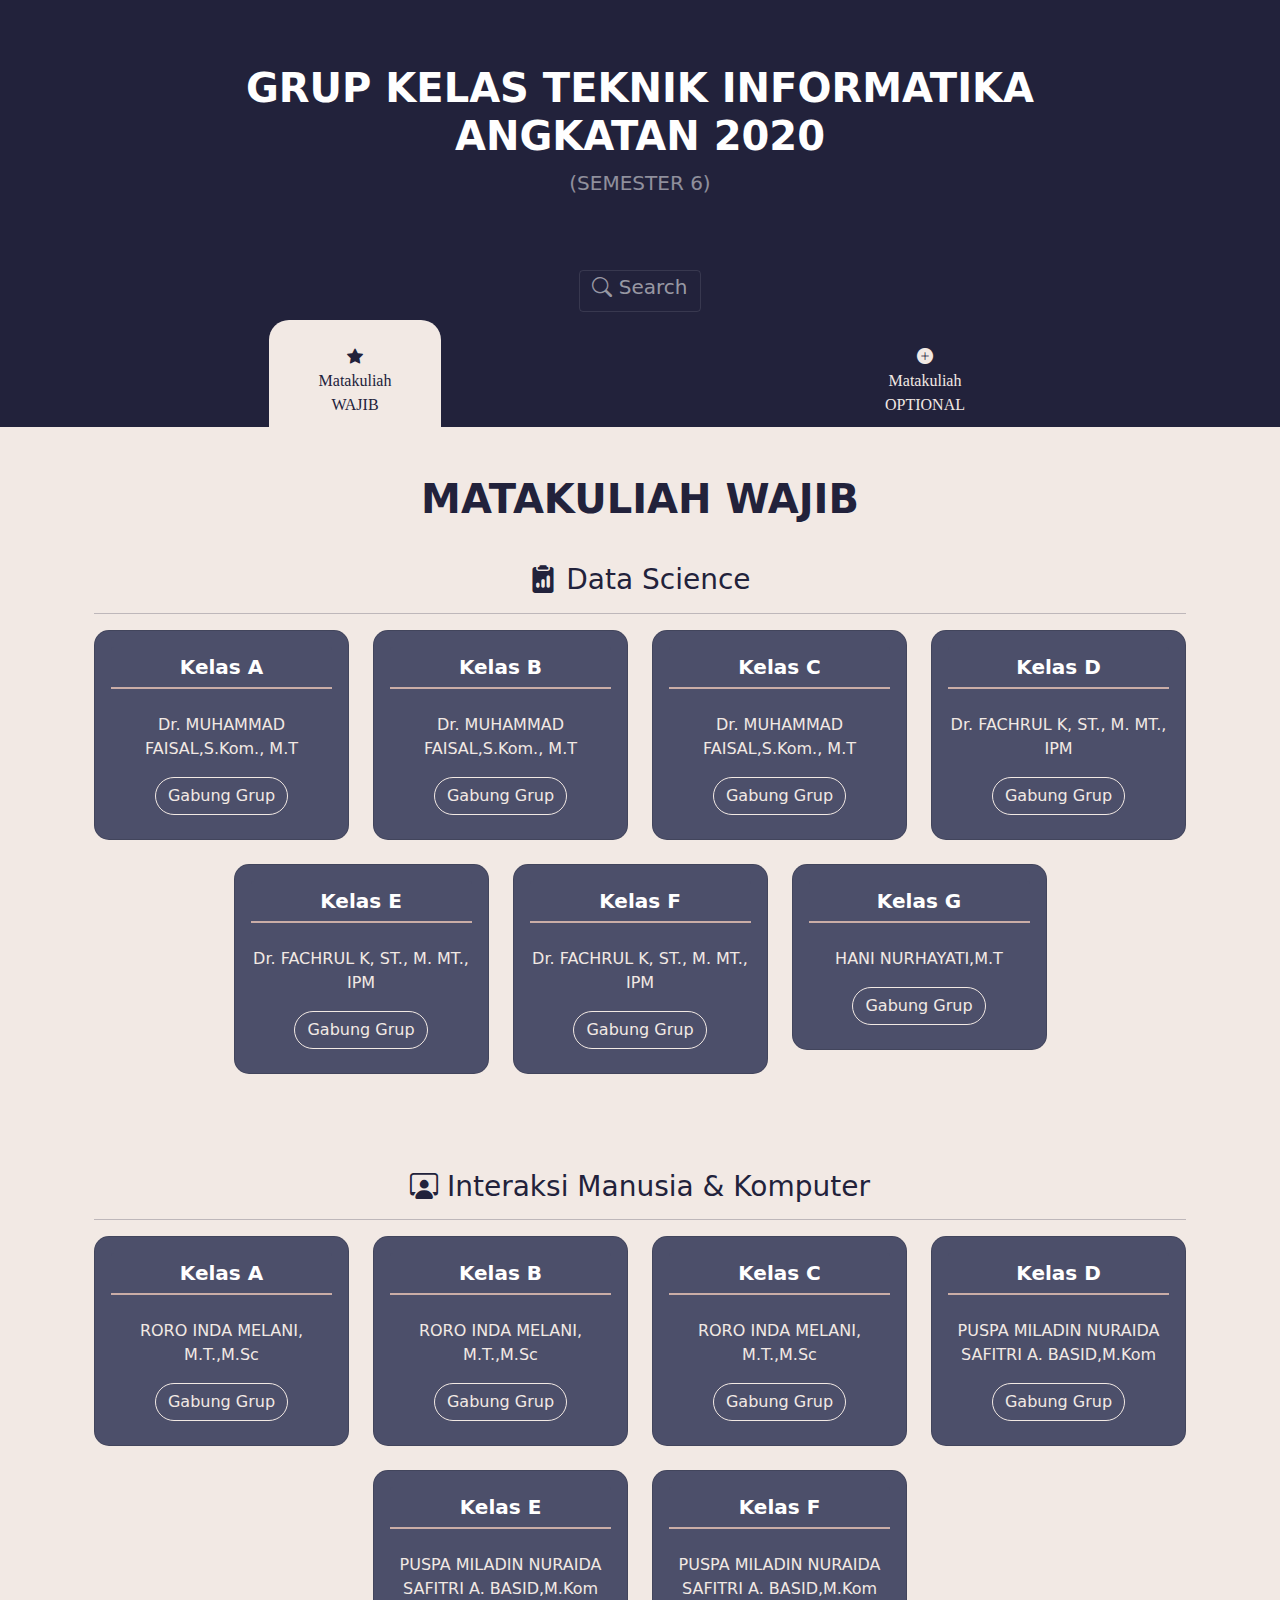
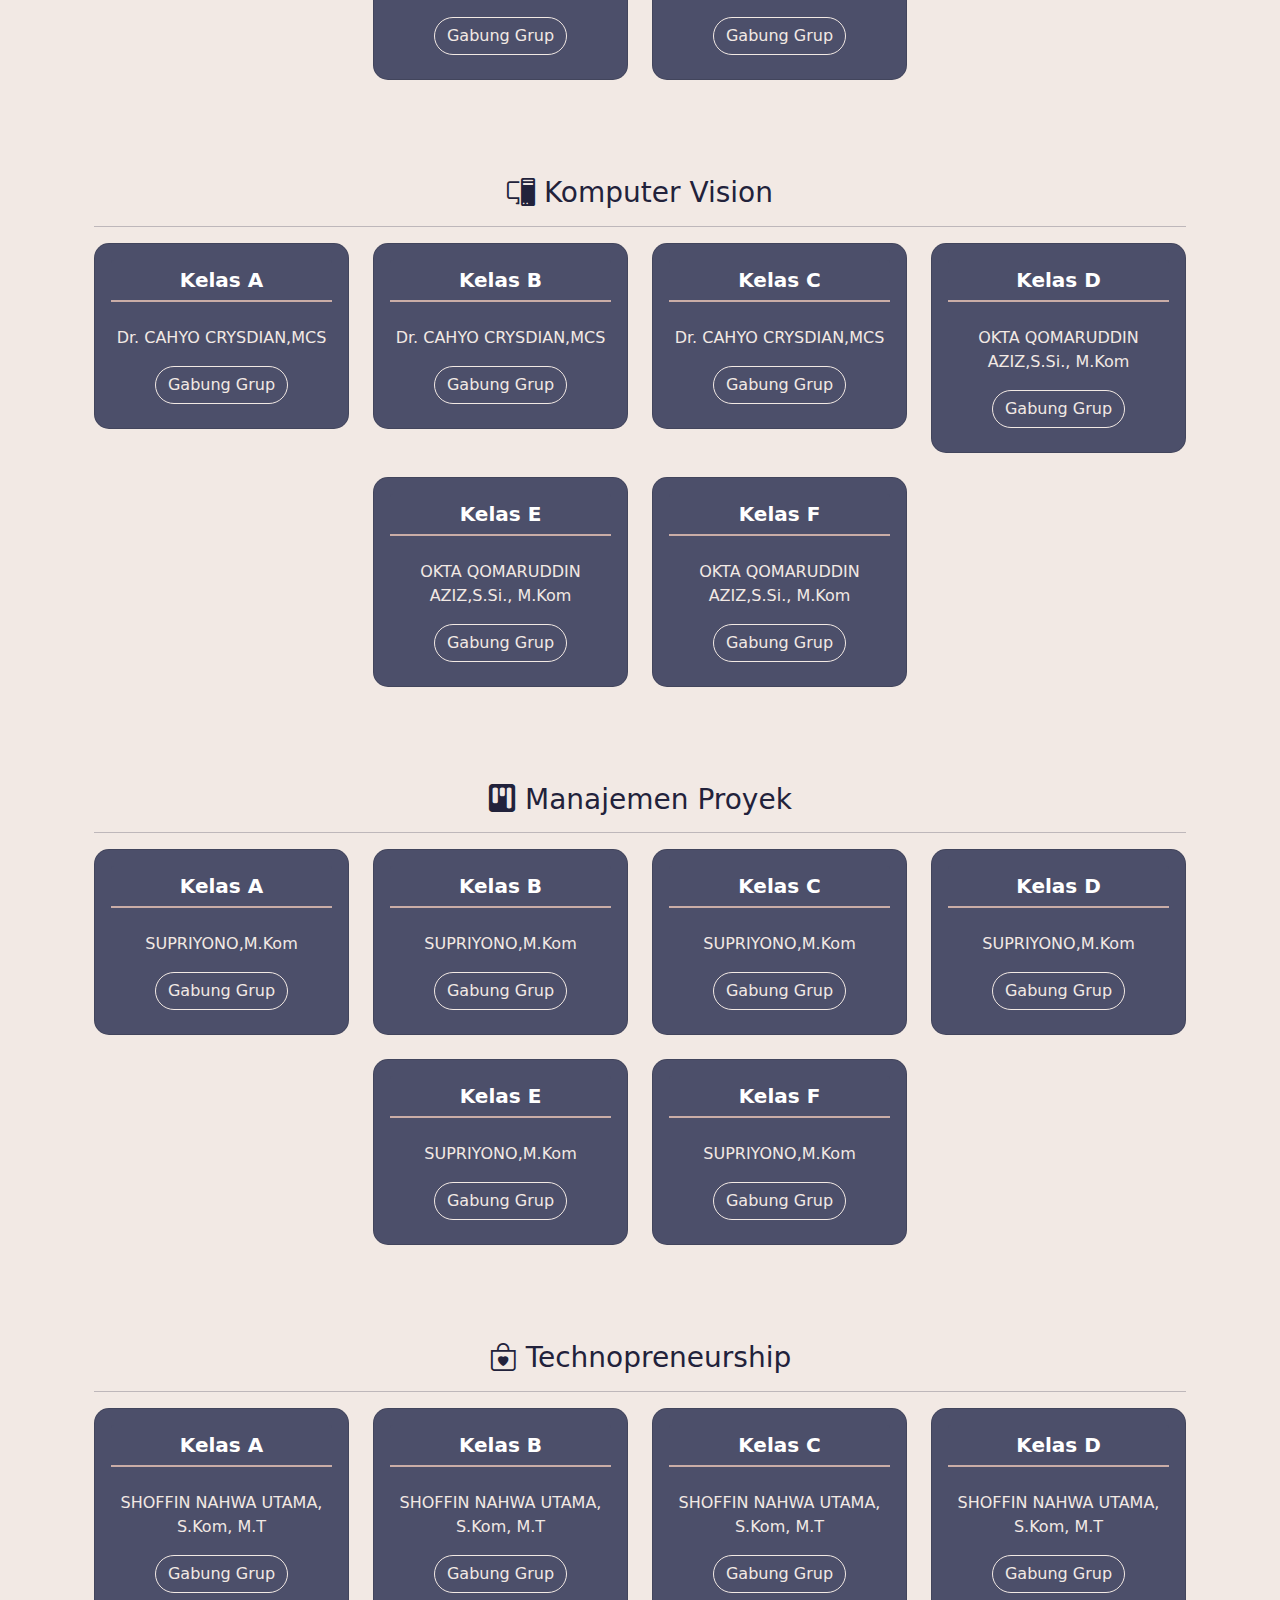
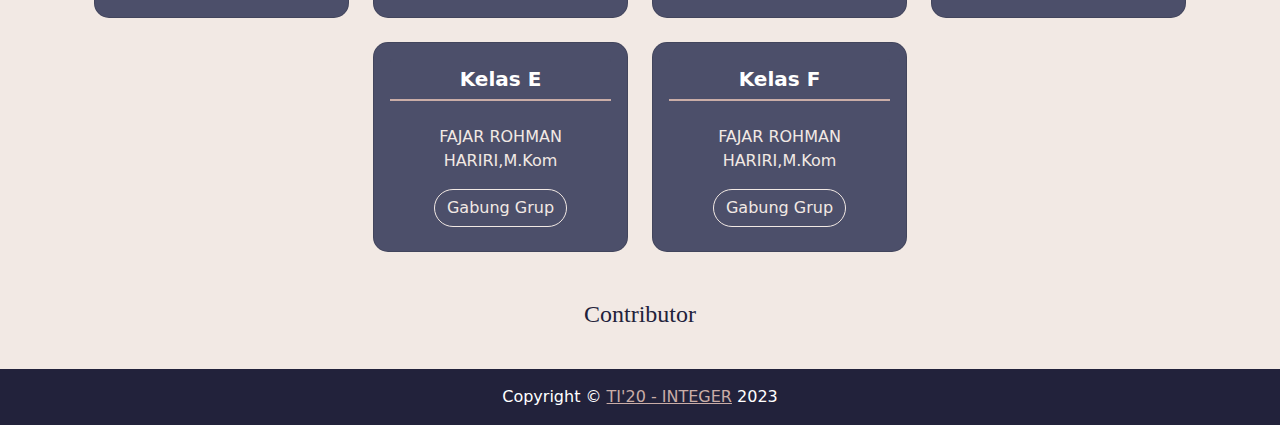
==== index.html @ 7b87e883 "first commit" ====
<!DOCTYPE html>
<html lang="en">

<head>
  <title>KELAS INTEGER SEMESTER 6</title>
  <link rel="icon" type="image/png" href="favicon.png" />
  <meta name="viewport" content="width=device-width, initial-scale=1" />
  <!-- Favicon-->
  <link rel="icon" type="image/x-icon" href="assets/favicon.ico" />
  <!-- Bootstrap icons-->
  <link rel="stylesheet" href="https://cdn.jsdelivr.net/npm/bootstrap-icons@1.10.3/font/bootstrap-icons.css">
  <!-- Core theme CSS (includes Bootstrap)-->
  <link href="css/styles.css" rel="stylesheet" />
  <style>
    #more {
      display: none;
    }

    .tim {
      border-radius: 15px;
      margin: auto;
      text-align: center;
      font-family: "Apple Color Emoji", "Segoe UI Emoji", "Segoe UI Symbol";
      color: #22223B;
      padding: auto;
    }

    /* Style the buttons that are used to open the tab content */
    .col button {
      background-color: inherit;
      border: none;
      cursor: pointer;
      transition: 0.3s;
      font-family: "Apple Color Emoji", "Segoe UI Emoji", "Segoe UI Symbol";
      color: #F2E9E4;
      border-top-right-radius: 20px;
      border-top-left-radius: 20px;
      padding-right: 35%;
      padding-left: 35%;
      padding-top: 25px;
      padding-bottom: 10px;
    }

    @media screen and (min-width: 576px) {
      .col button {
        padding-right: 50px;
        padding-left: 50px;
      }
    }

    /* Change background color of buttons on hover */
    .col button:hover {
      background-color: #4C4F6A;
      color: #CAADA7;
    }

    /* Create an active/current tablink class */
    .col button.active {
      background-color: #F2E9E4;
      color: #22223B;
    }

    /* Style the tab content */
    .colcontent {
      display: none;
      padding: 6px 12px;
    }

    .sidenav {
      height: 100%;
      width: 0;
      position: fixed;
      z-index: 1;
      top: 0;
      left: 0;
      background-color: #4C4F6A;
      overflow-x: hidden;
      transition: 0.5s;
      padding-top: 30px;
    }
  </style>
</head>

<body>
  <header class="bg-dark py-3">
    <div class="container px-4 px-lg-5 my-5">
      <div class="text-center text-white">
        <h1 class="display-6 fw-bolder">GRUP KELAS TEKNIK INFORMATIKA ANGKATAN 2020</h1>
        <p class="lead fw-normal text-white-50 mb-0">(SEMESTER 6)</p>
      </div>
    </div>
  </header>

  <nav class="navbar navbar-dark bg-dark">
    <div class="container justify-content-center">
      <button class="navbar-toggler" type="button" onclick="openNav()" data-bs-toggle="mySidenav"
        data-bs-target="#mySidenav" aria-controls="mySidenav">
        <h5><i class="bi bi-search"></i> Search</h5>
      </button>
      <div class="sidenav text-bg-dark" tabindex="-1" id="mySidenav" aria-labelledby="offcanvasDarkNavbarLabel">
        <div class="offcanvas-header">
          <h5 class="offcanvas-title text-light" id="offcanvasDarkNavbarLabel">Pencarian Matakuliah</h5>
          <a type="button" class="btn-close btn-close-white" data-bs-dismiss="offcanvas" aria-label="Close"
            onclick="closeNav()"></a>
        </div>
        <div class="offcanvas-body">
          <div id="list-example" class="list-group">
            <div>
              <div class="offcanvas-header my-2">
                <h5 class="offcanvas-title text-light" id="offcanvasDarkNavbarLabel">Wajib</h5>
              </div>
              <a class="list-group-item list-group-item-action" href="#dataScience">Data Science</a>
              <a class="list-group-item list-group-item-action" href="#iMK">Interaksi Manusia dan Komputer</a>
              <a class="list-group-item list-group-item-action" href="#komVis">Komputer Vision</a>
              <a class="list-group-item list-group-item-action" href="#menPro">Manajemen Proyek</a>
              <a class="list-group-item list-group-item-action" href="#techno">Technopreneurship</a>
            </div>

            <div>
              <div class="offcanvas-header my-2">
                <h5 class="offcanvas-title text-light" id="offcanvasDarkNavbarLabel">Optional</h5>
              </div>
              <a class="list-group-item list-group-item-action" href="#animation">Animation Creator</a>
              <a class="list-group-item list-group-item-action" href="#bioinfo">Bioinformatics</a>
              <a class="list-group-item list-group-item-action" href="#biomed">Biomedics</a>
              <a class="list-group-item list-group-item-action" href="#cloud">Cloud Computing</a>
              <a class="list-group-item list-group-item-action" href="#data">Datamining</a>
              <a class="list-group-item list-group-item-action" href="#frame">Framework Programming</a>
              <a class="list-group-item list-group-item-action" href="#gis">Geographical Information System</a>
              <a class="list-group-item list-group-item-action" href="#infoRet">Information Retreival</a>
              <a class="list-group-item list-group-item-action" href="#inMar">Internet Marketing</a>
              <a class="list-group-item list-group-item-action" href="#IoT">Internet Of Thing</a>
              <a class="list-group-item list-group-item-action" href="#IoS">IoS</a>
              <a class="list-group-item list-group-item-action" href="#Audit">IT Audit</a>
              <a class="list-group-item list-group-item-action" href="#Knowledge">Knowledge Engineering</a>
              <a class="list-group-item list-group-item-action" href="#ML">Machine Learning</a>
              <a class="list-group-item list-group-item-action" href="#NLP">Natural Language Processing</a>
              <a class="list-group-item list-group-item-action" href="#Robot">Robotic</a>
              <a class="list-group-item list-group-item-action" href="#Modeling">Simulation And Modeling</a>
              <a class="list-group-item list-group-item-action" href="#Start">Start-Up Development</a>
              <a class="list-group-item list-group-item-action" href="#Secure">System Security</a>
              <a class="list-group-item list-group-item-action" href="#UIGame">User Interface & Game Environment</a>
              <a class="list-group-item list-group-item-action" href="#arsitek">Arsitektur Enterprise </a>
              <a class="list-group-item list-group-item-action" href="#KPL">Kualitas Perangkat Lunak</a>
              <a class="list-group-item list-group-item-action" href="#Soft">Soft Computing </a>
              <a class="list-group-item list-group-item-action" href="#Govern">It Governance </a>
              <a class="list-group-item list-group-item-action" href="#MPL">Manajemen Perangkat Lunak</a>
            </div>
          </div>
        </div>
      </div>
    </div>
  </nav>

  <!-- MENU -->

  <nav class="navbar navbar-dark bg-dark py-0">
    <div class="container justify-content-around px-0">
      <div class="col col-sm-5 col-md-3 text-center">
        <button class="tablinks" onclick="openSUBJ(event, 'WAJIB')" id="defaultOpen"><i class="bi bi-star-fill"></i><br>
          Matakuliah<br>WAJIB</button>
      </div>
      <div class="col col-sm-5 col-md-3 text-center">
        <button class="tablinks" onclick="openSUBJ(event, 'OPT')"><i class="bi bi-plus-circle-fill"></i><br>
          Matakuliah<br>OPTIONAL</button>
      </div>
    </div>
  </nav>

  <!-- JUDUL -->
  <div class="container">
    <div class="container text-center">
      <div id="WAJIB" class="tabcontent">
        <div class="container px-lg-1 my-4 mt-5">
          <div class="text-center text-dark">
            <h1 class="display-6 fw-bolder">MATAKULIAH WAJIB</h1>
          </div>
        </div>

        <!-- Data Science -->
        <section class="py-3 pb-5">
          <div class="mb-3" id="dataScience">
            <h3><i class="bi bi-clipboard2-data-fill"></i> Data Science</h2>
            <HR>
            </HR>
          </div>

          <div class="row gy-4 justify-content-center">
            <div class="col-md-3">
              <div class="card text-center">
                <div class="card-body">
                  <h5 class="card-header mb-3 text-white fw-bolder">Kelas A</h5>
                  <p class="card-text py-2 my-0">Dr. MUHAMMAD FAISAL,S.Kom., M.T</p>
                  <a href="https://chat.whatsapp.com/IZXCaK75B8KCGv2lbmT3oh" class="btn btn-outline-light my-2"
                    target="_blank">Gabung Grup</a>
                </div>
              </div>
            </div>
            <div class="col-md-3">
              <div class="card text-center">
                <div class="card-body">
                  <h5 class="card-header mb-3 text-white fw-bolder">Kelas B</h5>
                  <p class="card-text py-2 my-0">Dr. MUHAMMAD FAISAL,S.Kom., M.T</p>
                  <a href="https://chat.whatsapp.com/IDZrczaOmJ29c7JkkfySb7" class="btn btn-outline-light my-2"
                    target="_blank">Gabung Grup</a>
                </div>
              </div>
            </div>
            <div class="col-md-3">
              <div class="card text-center">
                <div class="card-body">
                  <h5 class="card-header mb-3 text-white fw-bolder">Kelas C</h5>
                  <p class="card-text py-2 my-0">Dr. MUHAMMAD FAISAL,S.Kom., M.T</p>
                  <a href="https://chat.whatsapp.com/J1RM4iytzTrCudcch7OK9C" class="btn btn-outline-light my-2"
                    target="_blank">Gabung Grup</a>
                </div>
              </div>
            </div>
            <div class="col-md-3">
              <div class="card text-center">
                <div class="card-body">
                  <h5 class="card-header mb-3 text-white fw-bolder">Kelas D</h5>
                  <p class="card-text py-2 my-0">Dr. FACHRUL K, ST., M. MT., IPM</p>
                  <a href="https://chat.whatsapp.com/LXk4m7yjkYGEArEPHFf7VK" class="btn btn-outline-light my-2"
                    target="_blank">Gabung Grup</a>
                </div>
              </div>
            </div>
            <div class="col-md-3">
              <div class="card text-center">
                <div class="card-body">
                  <h5 class="card-header mb-3 text-white fw-bolder">Kelas E</h5>
                  <p class="card-text py-2 my-0">Dr. FACHRUL K, ST., M. MT., IPM</p>
                  <a href="https://chat.whatsapp.com/Ddke4ChvXDaJIOPGuXVB75" class="btn btn-outline-light my-2"
                    target="_blank">Gabung Grup</a>
                </div>
              </div>
            </div>
            <div class="col-md-3">
              <div class="card text-center">
                <div class="card-body">
                  <h5 class="card-header mb-3 text-white fw-bolder">Kelas F</h5>
                  <p class="card-text py-2 my-0">Dr. FACHRUL K, ST., M. MT., IPM</p>
                  <a href="https://chat.whatsapp.com/Fy5YY2v3qXm8UtTAfvvufZ" class="btn btn-outline-light my-2"
                    target="_blank">Gabung Grup</a>
                </div>
              </div>
            </div>
            <div class="col-md-3">
              <div class="card text-center">
                <div class="card-body">
                  <h5 class="card-header mb-3 text-white fw-bolder">Kelas G</h5>
                  <p class="card-text py-2 my-0">HANI NURHAYATI,M.T</p>
                  <a href="https://chat.whatsapp.com/D2CnCaA8N3D5j3YZp0wAjn" class="btn btn-outline-light my-2"
                    target="_blank">Gabung Grup</a>
                </div>
              </div>
            </div>
          </div>
        </section>

        <!-- Interaksi Manusia & Komputer -->
        <section class="py-5">
          <div class="mb-3" id="iMK">
            <h3><i class="bi bi-person-workspace"></i> Interaksi Manusia & Komputer</h2>
            <HR>
            </HR>
          </div>

          <div class="row gy-4 justify-content-center">
            <div class="col-md-3">
              <div class="card text-center">
                <div class="card-body">
                  <h5 class="card-header mb-3 text-white fw-bolder">Kelas A</h5>
                  <p class="card-text py-2 my-0">RORO INDA MELANI, M.T.,M.Sc</p>
                  <a href="https://chat.whatsapp.com/DsrhAb4ucM6DYptXznEP23" class="btn btn-outline-light my-2"
                    target="_blank">Gabung Grup</a>
                </div>
              </div>
            </div>
            <div class="col-md-3">
              <div class="card text-center">
                <div class="card-body">
                  <h5 class="card-header mb-3 text-white fw-bolder">Kelas B</h5>
                  <p class="card-text py-2 my-0">RORO INDA MELANI, M.T.,M.Sc</p>
                  <a href="https://chat.whatsapp.com/IJv2SqXfVPeDxDEsHK1Bqb" class="btn btn-outline-light my-2"
                    target="_blank">Gabung Grup</a>
                </div>
              </div>
            </div>
            <div class="col-md-3">
              <div class="card text-center">
                <div class="card-body">
                  <h5 class="card-header mb-3 text-white fw-bolder">Kelas C</h5>
                  <p class="card-text py-2 my-0">RORO INDA MELANI, M.T.,M.Sc</p>
                  <a href="https://chat.whatsapp.com/C16AZMM1HN5HyX3bfHgRDt" class="btn btn-outline-light my-2"
                    target="_blank">Gabung Grup</a>
                </div>
              </div>
            </div>
            <div class="col-md-3">
              <div class="card text-center">
                <div class="card-body">
                  <h5 class="card-header mb-3 text-white fw-bolder">Kelas D</h5>
                  <p class="card-text py-2 my-0">PUSPA MILADIN NURAIDA SAFITRI A. BASID,M.Kom</p>
                  <a href="https://chat.whatsapp.com/FITK2e96QNJKDqBN9UcaPM" class="btn btn-outline-light my-2"
                    target="_blank">Gabung Grup</a>
                </div>
              </div>
            </div>
            <div class="col-md-3">
              <div class="card text-center">
                <div class="card-body">
                  <h5 class="card-header mb-3 text-white fw-bolder">Kelas E</h5>
                  <p class="card-text py-2 my-0">PUSPA MILADIN NURAIDA SAFITRI A. BASID,M.Kom</p>
                  <a href="https://chat.whatsapp.com/JqvTvmmLGSd4pNxx3g4vXO" class="btn btn-outline-light my-2"
                    target="_blank">Gabung Grup</a>
                </div>
              </div>
            </div>
            <div class="col-md-3">
              <div class="card text-center">
                <div class="card-body">
                  <h5 class="card-header mb-3 text-white fw-bolder">Kelas F</h5>
                  <p class="card-text py-2 my-0">PUSPA MILADIN NURAIDA SAFITRI A. BASID,M.Kom</p>
                  <a href="https://chat.whatsapp.com/G6UzQPo92CmHLDmWuy1Bma" class="btn btn-outline-light my-2"
                    target="_blank">Gabung Grup</a>
                </div>
              </div>
            </div>
          </div>
        </section>

        <!-- Komputer Vision -->
        <section class="py-5">
          <div class="mb-3" id="komVis">
            <h3><i class="bi bi-pc-display"></i> Komputer Vision</h2>
            <HR>
            </HR>
          </div>

          <div class="row gy-4 justify-content-center">
            <div class="col-md-3">
              <div class="card text-center">
                <div class="card-body">
                  <h5 class="card-header mb-3 text-white fw-bolder">Kelas A</h5>
                  <p class="card-text py-2 my-0">Dr. CAHYO CRYSDIAN,MCS</p>
                  <a href="https://chat.whatsapp.com/HKvLcH3OQdk4xT3TASHemA" class="btn btn-outline-light my-2"
                    target="_blank">Gabung Grup</a>
                </div>
              </div>
            </div>
            <div class="col-md-3">
              <div class="card text-center">
                <div class="card-body">
                  <h5 class="card-header mb-3 text-white fw-bolder">Kelas B</h5>
                  <p class="card-text py-2 my-0">Dr. CAHYO CRYSDIAN,MCS</p>
                  <a href="https://chat.whatsapp.com/Hve0jDSkjTmHLDcORrruFs" class="btn btn-outline-light my-2"
                    target="_blank">Gabung Grup</a>
                </div>
              </div>
            </div>
            <div class="col-md-3">
              <div class="card text-center">
                <div class="card-body">
                  <h5 class="card-header mb-3 text-white fw-bolder">Kelas C</h5>
                  <p class="card-text py-2 my-0">Dr. CAHYO CRYSDIAN,MCS</p>
                  <a href="https://chat.whatsapp.com/Ex4HMqzI6K5GKIhNKPOjH4" class="btn btn-outline-light my-2"
                    target="_blank">Gabung Grup</a>
                </div>
              </div>
            </div>
            <div class="col-md-3">
              <div class="card text-center">
                <div class="card-body">
                  <h5 class="card-header mb-3 text-white fw-bolder">Kelas D</h5>
                  <p class="card-text py-2 my-0">OKTA QOMARUDDIN AZIZ,S.Si., M.Kom</p>
                  <a href="https://chat.whatsapp.com/Ct7tWUEaNSB5c7OFum6z2b" class="btn btn-outline-light my-2"
                    target="_blank">Gabung Grup</a>
                </div>
              </div>
            </div>
            <div class="col-md-3">
              <div class="card text-center">
                <div class="card-body">
                  <h5 class="card-header mb-3 text-white fw-bolder">Kelas E</h5>
                  <p class="card-text py-2 my-0">OKTA QOMARUDDIN AZIZ,S.Si., M.Kom</p>
                  <a href="https://chat.whatsapp.com/KjAitFhYyzQ2JthCxHS8ls" class="btn btn-outline-light my-2"
                    target="_blank">Gabung Grup</a>
                </div>
              </div>
            </div>
            <div class="col-md-3">
              <div class="card text-center">
                <div class="card-body">
                  <h5 class="card-header mb-3 text-white fw-bolder">Kelas F</h5>
                  <p class="card-text py-2 my-0">OKTA QOMARUDDIN AZIZ,S.Si., M.Kom</p>
                  <a href="https://chat.whatsapp.com/GJs6gQ7fovxAyDtXF3GE1I" class="btn btn-outline-light my-2"
                    target="_blank">Gabung Grup</a>
                </div>
              </div>
            </div>
          </div>
        </section>

        <!-- Manajemen Proyek -->
        <section class="py-5">
          <div class="mb-3" id="menPro">
            <h3><i class="bi bi-kanban-fill"></i> Manajemen Proyek</h2>
            <HR>
            </HR>
          </div>

          <div class="row gy-4 justify-content-center">
            <div class="col-md-3">
              <div class="card text-center">
                <div class="card-body">
                  <h5 class="card-header mb-3 text-white fw-bolder">Kelas A</h5>
                  <p class="card-text py-2 my-0">SUPRIYONO,M.Kom</p>
                  <a href="https://chat.whatsapp.com/KnoIFrhbJLMEYvm5Gqk60R" class="btn btn-outline-light my-2"
                    target="_blank">Gabung Grup</a>
                </div>
              </div>
            </div>
            <div class="col-md-3">
              <div class="card text-center">
                <div class="card-body">
                  <h5 class="card-header mb-3 text-white fw-bolder">Kelas B</h5>
                  <p class="card-text py-2 my-0">SUPRIYONO,M.Kom</p>
                  <a href="https://chat.whatsapp.com/E5G2NvfHSIS7hvLs90n2AI" class="btn btn-outline-light my-2"
                    target="_blank">Gabung Grup</a>
                </div>
              </div>
            </div>
            <div class="col-md-3">
              <div class="card text-center">
                <div class="card-body">
                  <h5 class="card-header mb-3 text-white fw-bolder">Kelas C</h5>
                  <p class="card-text py-2 my-0">SUPRIYONO,M.Kom</p>
                  <a href="https://chat.whatsapp.com/IRhswIbO47G27eVEbJII7u" class="btn btn-outline-light my-2"
                    target="_blank">Gabung Grup</a>
                </div>
              </div>
            </div>
            <div class="col-md-3">
              <div class="card text-center">
                <div class="card-body">
                  <h5 class="card-header mb-3 text-white fw-bolder">Kelas D</h5>
                  <p class="card-text py-2 my-0">SUPRIYONO,M.Kom</p>
                  <a href="https://chat.whatsapp.com/Dt9Ww3jozpJLlbGbq4FFPk" class="btn btn-outline-light my-2"
                    target="_blank">Gabung Grup</a>
                </div>
              </div>
            </div>
            <div class="col-md-3">
              <div class="card text-center">
                <div class="card-body">
                  <h5 class="card-header mb-3 text-white fw-bolder">Kelas E</h5>
                  <p class="card-text py-2 my-0">SUPRIYONO,M.Kom</p>
                  <a href="https://chat.whatsapp.com/EYw0WCVAfHfE46WVG4gN2R" class="btn btn-outline-light my-2"
                    target="_blank">Gabung Grup</a>
                </div>
              </div>
            </div>
            <div class="col-md-3">
              <div class="card text-center">
                <div class="card-body">
                  <h5 class="card-header mb-3 text-white fw-bolder">Kelas F</h5>
                  <p class="card-text py-2 my-0">SUPRIYONO,M.Kom</p>
                  <a href="https://chat.whatsapp.com/FvWAgK6t32y3ocKRFIRWQF" class="btn btn-outline-light my-2"
                    target="_blank">Gabung Grup</a>
                </div>
              </div>
            </div>
          </div>
        </section>

        <!-- Technopreneurship -->
        <section class="py-5">
          <div class="mb-3" id="techno">
            <h3><i class="bi bi-bag-heart"></i> Technopreneurship</h2>
            <HR>
            </HR>
          </div>

          <div class="row gy-4 justify-content-center">
            <div class="col-md-3">
              <div class="card text-center">
                <div class="card-body">
                  <h5 class="card-header mb-3 text-white fw-bolder">Kelas A</h5>
                  <p class="card-text py-2 my-0">SHOFFIN NAHWA UTAMA, S.Kom, M.T</p>
                  <a href="https://chat.whatsapp.com/GgeYp0QJLIU3vOPZGKhxM7" class="btn btn-outline-light my-2"
                    target="_blank">Gabung Grup</a>
                </div>
              </div>
            </div>
            <div class="col-md-3">
              <div class="card text-center">
                <div class="card-body">
                  <h5 class="card-header mb-3 text-white fw-bolder">Kelas B</h5>
                  <p class="card-text py-2 my-0">SHOFFIN NAHWA UTAMA, S.Kom, M.T</p>
                  <a href="https://chat.whatsapp.com/K2mFz9JrfMVF1cE6hWQb9l" class="btn btn-outline-light my-2"
                    target="_blank">Gabung Grup</a>
                </div>
              </div>
            </div>
            <div class="col-md-3">
              <div class="card text-center">
                <div class="card-body">
                  <h5 class="card-header mb-3 text-white fw-bolder">Kelas C</h5>
                  <p class="card-text py-2 my-0">SHOFFIN NAHWA UTAMA, S.Kom, M.T</p>
                  <a href="https://chat.whatsapp.com/Blv3LXqjMnY5enY4T8P6Yt" class="btn btn-outline-light my-2"
                    target="_blank">Gabung Grup</a>
                </div>
              </div>
            </div>
            <div class="col-md-3">
              <div class="card text-center">
                <div class="card-body">
                  <h5 class="card-header mb-3 text-white fw-bolder">Kelas D</h5>
                  <p class="card-text py-2 my-0">SHOFFIN NAHWA UTAMA, S.Kom, M.T</p>
                  <a href="https://chat.whatsapp.com/G7aPqRlTsRy2rdQkoseD2V" class="btn btn-outline-light my-2"
                    target="_blank">Gabung Grup</a>
                </div>
              </div>
            </div>
            <div class="col-md-3">
              <div class="card text-center">
                <div class="card-body">
                  <h5 class="card-header mb-3 text-white fw-bolder">Kelas E</h5>
                  <p class="card-text py-2 my-0">FAJAR ROHMAN HARIRI,M.Kom</p>
                  <a href="https://chat.whatsapp.com/KbUkRXi2YqCHL1Daghb1NO" class="btn btn-outline-light my-2"
                    target="_blank">Gabung Grup</a>
                </div>
              </div>
            </div>
            <div class="col-md-3">
              <div class="card text-center">
                <div class="card-body">
                  <h5 class="card-header mb-3 text-white fw-bolder">Kelas F</h5>
                  <p class="card-text py-2 my-0">FAJAR ROHMAN HARIRI,M.Kom</p>
                  <a href="https://chat.whatsapp.com/F6YzcFXfR9z32f8o3cQaVh" class="btn btn-outline-light my-2"
                    target="_blank">Gabung Grup</a>
                </div>
              </div>
            </div>
          </div>
        </section>
      </div>



      <!--                       OPTIONAL SUBJECT                       -->
      <div id="OPT" class="tabcontent">
        <div class="container px-lg-1 my-4 mt-5">
          <div class="text-center text-dark">
            <h1 class="display-6 fw-bolder">MATAKULIAH OPTIONAL</h1>
          </div>
        </div>

        <div class="row gy-4 justify-content-between">
          <!-- Animation Creator -->
          <section class="col-md-4 col-lg-5 col-sm-5 px-0">
            <div class="mb-3" id="animation">
              <h3><i class="fa-solid fa-circle-plus"></i> Animation Creator</h2>
              <HR>
              </HR>
            </div>

            <div class="row mx-1 my-4 justify-content-around">
              <div class="col">
                <div class="card text-center">
                  <div class="card-body">
                    <h5 class="card-header mb-3 text-white fw-bolder">Kelas A</h5>
                    <p class="card-text py-2 my-0">Dr. MUHAMMAD FAISAL,S.Kom., M.T</p>
                    <a href="https://chat.whatsapp.com/LbeJxF0mto58q38KRX9XjK" class="btn btn-outline-light my-2"
                      target="_blank">Gabung Grup</a>
                  </div>
                </div>
              </div>
            </div>
          </section>
          <!-- Bioinformatics -->
          <section class="col-md-4 col-lg-5 col-sm-5 px-0">
            <div class="mb-3" id="bioinfo">
              <h3><i class="fa-solid fa-circle-plus"></i> Bioinformatics</h2>
              <HR>
              </HR>
            </div>

            <div class="row mx-1 my-4 justify-content-around">
              <div class="col">
                <div class="card text-center">
                  <div class="card-body">
                    <h5 class="card-header mb-3 text-white fw-bolder">Kelas A</h5>
                    <p class="card-text py-2 my-0">OKTA QOMARUDDIN AZIZ,S.Si., M.Kom</p>
                    <a href="https://chat.whatsapp.com/H3pnEDn0dRXCratUDR700N" class="btn btn-outline-light my-2"
                      target="_blank">Gabung Grup</a>
                  </div>
                </div>
              </div>
            </div>
          </section>
          <!-- Biomedics -->
          <section class="col-md-4 col-lg-5 col-sm-5 px-0">
            <div class="mb-3" id="biomed">
              <h3><i class="fa-solid fa-circle-plus"></i> Biomedics</h2>
              <HR>
              </HR>
            </div>

            <div class="row mx-1 my-4 justify-content-around">
              <div class="col">
                <div class="card text-center">
                  <div class="card-body">
                    <h5 class="card-header mb-3 text-white fw-bolder">Kelas A</h5>
                    <p class="card-text py-2 my-0">IRWAN BUDI SANTOSO,S.Si., M.Kom</p>
                    <a href="https://chat.whatsapp.com/IW78A4kXiuZKbOmnJ58Oyd" class="btn btn-outline-light my-2"
                      target="_blank">Gabung Grup</a>
                  </div>
                </div>
              </div>
            </div>
          </section>
          <!-- Cloud Computing -->
          <section class="col-md-4 col-lg-5 col-sm-5 px-0">
            <div class="mb-3" id="cloud">
              <h3><i class="fa-solid fa-circle-plus"></i> Cloud Computing</h2>
              <HR>
              </HR>
            </div>

            <div class="row mx-1 my-4 justify-content-around">
              <div class="col">
                <div class="card text-center">
                  <div class="card-body">
                    <h5 class="card-header mb-3 text-white fw-bolder">Kelas A</h5>
                    <p class="card-text py-2 my-0">AJIB HANANI, S.Kom, M.T</p>
                    <a href="https://chat.whatsapp.com/JNBDYY33C3e960qFwdRKgA" class="btn btn-outline-light my-2"
                      target="_blank">Gabung Grup</a>
                  </div>
                </div>
              </div>
            </div>
          </section>
          <!-- Datamining -->
          <section class="col-md-4 col-lg-5 col-sm-5 px-0">
            <div class="mb-3" id="data">
              <h3><i class="fa-solid fa-circle-plus"></i> Datamining</h2>
              <HR>
              </HR>
            </div>

            <div class="row mx-1 my-4 justify-content-around">
              <div class="col">
                <div class="card text-center">
                  <div class="card-body">
                    <h5 class="card-header mb-3 text-white fw-bolder">Kelas A</h5>
                    <p class="card-text py-2 my-0">NUR FITRIYAH AYU TUNJUNG SARI,M.Cs</p>
                    <a href="https://chat.whatsapp.com/BsTBMwahxxp7mwW9uowKft" class="btn btn-outline-light my-2"
                      target="_blank">Gabung Grup</a>
                  </div>
                </div>
              </div>
            </div>
          </section>
          <!-- Framework Programming -->
          <section class="col-md-4 col-lg-5 col-sm-5 px-0">
            <div class="mb-3" id="frame">
              <h3><i class="fa-solid fa-circle-plus"></i> Framework Programming</h2>
              <HR>
              </HR>
            </div>

            <div class="row mx-1 my-4 justify-content-around">
              <div class="col">
                <div class="card text-center">
                  <div class="card-body">
                    <h5 class="card-header mb-3 text-white fw-bolder">Kelas A</h5>
                    <p class="card-text py-2 my-0">AGUNG TEGUH WIBOWO ALMAIS, S.Kom, M.T.</p>
                    <a href="https://chat.whatsapp.com/Kd6Gh1IFk8dEUhH5AXDPcj" class="btn btn-outline-light my-2"
                      target="_blank">Gabung Grup</a>
                  </div>
                </div>
              </div>
            </div>
          </section>
          <!-- Geographical Information System -->
          <section class="col-md-4 col-lg-5 col-sm-5 px-0">
            <div class="mb-3" id="gis">
              <h3><i class="fa-solid fa-circle-plus"></i> Geographical Information System</h2>
              <HR>
              </HR>
            </div>

            <div class="row mx-1 my-4 justify-content-around">
              <div class="col">
                <div class="card text-center">
                  <div class="card-body">
                    <h5 class="card-header mb-3 text-white fw-bolder">Kelas A</h5>
                    <p class="card-text py-2 my-0">NURIZAL DWI PRIANDANI,S.Kom., M.Kom</p>
                    <a href="https://chat.whatsapp.com/DcakGwqRjyP3kwbBkHM14L" class="btn btn-outline-light my-2"
                      target="_blank">Gabung Grup</a>
                  </div>
                </div>
              </div>
            </div>
          </section>
          <!-- Information Retreival -->
          <section class="col-md-4 col-lg-5 col-sm-5 px-0">
            <div class="mb-3" id="infoRet">
              <h3><i class="fa-solid fa-circle-plus"></i> Information Retreival</h2>
              <HR>
              </HR>
            </div>

            <div class="row mx-1 my-4 justify-content-around">
              <div class="col">
                <div class="card text-center">
                  <div class="card-body">
                    <h5 class="card-header mb-3 text-white fw-bolder">Kelas A</h5>
                    <p class="card-text py-2 my-0">TRI MUKTI LESTARI,M.Kom</p>
                    <a href="https://chat.whatsapp.com/KnDcpcGcs7iCGCcYT0v6VD" class="btn btn-outline-light my-2"
                      target="_blank">Gabung Grup</a>
                  </div>
                </div>
              </div>
            </div>
          </section>
          <!-- Internet Marketing -->
          <section class="col-md-4 col-lg-5 col-sm-5 px-0">
            <div class="mb-3" id="inMar">
              <h3><i class="fa-solid fa-circle-plus"></i> Internet Marketing</h2>
              <HR>
              </HR>
            </div>

            <div class="row mx-1 my-4 justify-content-around">
              <div class="col">
                <div class="card text-center">
                  <div class="card-body">
                    <h5 class="card-header mb-3 text-white fw-bolder">Kelas A</h5>
                    <p class="card-text py-2 my-0">RORO INDA MELANI, M.T.,M.ScM</p>
                    <a href="https://chat.whatsapp.com/GM42q6pePm9JOQRb91RMNw" class="btn btn-outline-light my-2"
                      target="_blank">Gabung Grup</a>
                  </div>
                </div>
              </div>
            </div>
          </section>
          <!-- Internet Of Thing -->
          <section class="col-md-4 col-lg-5 col-sm-5 px-0">
            <div class="mb-3" id="IoT">
              <h3><i class="fa-solid fa-circle-plus"></i> Internet Of Thing</h2>
              <HR>
              </HR>
            </div>

            <div class="row mx-1 my-4 justify-content-around">
              <div class="col">
                <div class="card text-center">
                  <div class="card-body">
                    <h5 class="card-header mb-3 text-white fw-bolder">Kelas A</h5>
                    <p class="card-text py-2 my-0">JUNIARDI NUR FADILA,M.T.</p>
                    <a href="https://chat.whatsapp.com/L29tw0OPR0o6KlyRR5ll9J" class="btn btn-outline-light my-2"
                      target="_blank">Gabung Grup</a>
                  </div>
                </div>
              </div>
            </div>
          </section>
          <!-- IoS -->
          <section class="col-md-4 col-lg-5 col-sm-5 px-0">
            <div class="mb-3" id="IoS">
              <h3><i class="fa-solid fa-circle-plus"></i> IoS</h2>
              <HR>
              </HR>
            </div>

            <div class="row mx-1 my-4 justify-content-around">
              <div class="col">
                <div class="card text-center">
                  <div class="card-body">
                    <h5 class="card-header mb-3 text-white fw-bolder">Kelas A</h5>
                    <p class="card-text py-2 my-0">A'LA SYAUQI,M.Kom</p>
                    <a href="https://chat.whatsapp.com/DR1lKXEbC1l8eIBz8Vj8pZ" class="btn btn-outline-light my-2"
                      target="_blank">Gabung Grup</a>
                  </div>
                </div>
              </div>
            </div>
          </section>
          <!-- IT Audit -->
          <section class="col-md-4 col-lg-5 col-sm-5 px-0">
            <div class="mb-3" id="Audit">
              <h3><i class="fa-solid fa-circle-plus"></i> IT Audit</h2>
              <HR>
              </HR>
            </div>

            <div class="row mx-1 my-4 justify-content-around">
              <div class="col">
                <div class="card text-center">
                  <div class="card-body">
                    <h5 class="card-header mb-3 text-white fw-bolder">Kelas A</h5>
                    <p class="card-text py-2 my-0">SUPRIYONO,M.Kom</p>
                    <a href="https://chat.whatsapp.com/KdwZSt41DVL7khoSsHTUjD" class="btn btn-outline-light my-2"
                      target="_blank">Gabung Grup</a>
                  </div>
                </div>
              </div>
            </div>
          </section>
          <!-- Knowledge Engineering -->
          <section class="col-md-4 col-lg-5 col-sm-5 px-0">
            <div class="mb-3" id="Knowledge">
              <h3><i class="fa-solid fa-circle-plus"></i> Knowledge Engineering</h2>
              <HR>
              </HR>
            </div>

            <div class="row mx-1 my-4 justify-content-around">
              <div class="col">
                <div class="card text-center">
                  <div class="card-body">
                    <h5 class="card-header mb-3 text-white fw-bolder">Kelas A</h5>
                    <p class="card-text py-2 my-0">ASHRI SHABRINA AFRAH,M.T.</p>
                    <a href="https://chat.whatsapp.com/D43EuJyw6NgF8GcparnTm8" class="btn btn-outline-light my-2"
                      target="_blank">Gabung Grup</a>
                  </div>
                </div>
              </div>
            </div>
          </section>
          <!-- Machine Learning -->
          <section class="col-md-4 col-lg-5 col-sm-5 px-0">
            <div class="mb-3" id="ML">
              <h3><i class="fa-solid fa-circle-plus"></i> Machine Learning</h2>
              <HR>
              </HR>
            </div>

            <div class="row mx-1 my-4 justify-content-around">
              <div class="col">
                <div class="card text-center">
                  <div class="card-body">
                    <h5 class="card-header mb-3 text-white fw-bolder">Kelas A</h5>
                    <p class="card-text py-2 my-0">HANI NURHAYATI,M.T</p>
                    <a href="https://chat.whatsapp.com/K4FVdIdvld674n8GD2texK" class="btn btn-outline-light my-2"
                      target="_blank">Gabung Grup</a>
                  </div>
                </div>
              </div>
            </div>
          </section>
          <!-- Natural Language Processing -->
          <section class="col-md-4 col-lg-5 col-sm-5 px-0">
            <div class="mb-3" id="NLP">
              <h3><i class="fa-solid fa-circle-plus"></i> Natural Language Processing</h2>
              <HR>
              </HR>
            </div>

            <div class="row mx-1 my-4 justify-content-around">
              <div class="col">
                <div class="card text-center">
                  <div class="card-body">
                    <h5 class="card-header mb-3 text-white fw-bolder">Kelas A</h5>
                    <p class="card-text py-2 my-0">KHADIJAH FAHMI HAYATI HOLLE, S.Kom., M.Kom</p>
                    <a href="https://chat.whatsapp.com/GL2iP32IASdJ3gGihFUKlM" class="btn btn-outline-light my-2"
                      target="_blank">Gabung Grup</a>
                  </div>
                </div>
              </div>
            </div>
          </section>
          <!-- Robotic -->
          <section class="col-md-4 col-lg-5 col-sm-5 px-0">
            <div class="mb-3" id="Robot">
              <h3><i class="fa-solid fa-circle-plus"></i> Robotic</h2>
              <HR>
              </HR>
            </div>

            <div class="row mx-1 my-4 justify-content-around">
              <div class="col">
                <div class="card text-center">
                  <div class="card-body">
                    <h5 class="card-header mb-3 text-white fw-bolder">Kelas A</h5>
                    <p class="card-text py-2 my-0">SHOFFIN NAHWA UTAMA, S.Kom, M.T</p>
                    <a href="https://chat.whatsapp.com/HVGyJdQEUG65NTyk53iigM" class="btn btn-outline-light my-2"
                      target="_blank">Gabung Grup</a>
                  </div>
                </div>
              </div>
            </div>
          </section>
          <!-- Simulation And Modeling -->
          <!-- <section class="col-md-4 col-lg-5 col-sm-5 px-0">
            <div class="mb-3" id="Modeling">
              <h3><i class="fa-solid fa-circle-plus"></i> Simulation And Modeling</h2>
              <HR>
              </HR>
            </div>

            <div class="row mx-1 my-4 justify-content-around">
              <div class="col">
                <div class="card text-center">
                  <div class="card-body">
                    <h5 class="card-header mb-3 text-white fw-bolder">Kelas A</h5>
                    <p class="card-text py-2 my-0">unknown</p>
                    <a href="https://chat.whatsapp.com/Cm3dngWjXx5IPUdD5IE57x" class="btn btn-outline-light my-2"
                      target="_blank">Gabung Grup</a>
                  </div>
                </div>
              </div>
            </div>
          </section> -->
          <!-- Start-Up Development -->
          <section class="col-md-4 col-lg-5 col-sm-5 px-0">
            <div class="mb-3" id="Start">
              <h3><i class="fa-solid fa-circle-plus"></i> Start-Up Development</h2>
              <HR>
              </HR>
            </div>

            <div class="row mx-1 my-4 justify-content-around">
              <div class="col">
                <div class="card text-center">
                  <div class="card-body">
                    <h5 class="card-header mb-3 text-white fw-bolder">Kelas A</h5>
                    <p class="card-text py-2 my-0">FAJAR ROHMAN HARIRI,M.Kom</p>
                    <a href="https://chat.whatsapp.com/LI0p5Hc9ssV2Fadn7O6RMb" class="btn btn-outline-light my-2"
                      target="_blank">Gabung Grup</a>
                  </div>
                </div>
              </div>
            </div>
          </section>
          <!-- System Security -->
          <section class="col-md-4 col-lg-5 col-sm-5 px-0">
            <div class="mb-3" id="Secure">
              <h3><i class="fa-solid fa-circle-plus"></i> System Security</h2>
              <HR>
              </HR>
            </div>

            <div class="row mx-1 my-4 justify-content-around">
              <div class="col">
                <div class="card text-center">
                  <div class="card-body">
                    <h5 class="card-header mb-3 text-white fw-bolder">Kelas A</h5>
                    <p class="card-text py-2 my-0">JOHAN ERICKA WAHYU PRAKASA,M.Kom</p>
                    <a href="https://chat.whatsapp.com/LxmBrIuQoOiLfoexKf5xwT" class="btn btn-outline-light my-2"
                      target="_blank">Gabung Grup</a>
                  </div>
                </div>
              </div>
            </div>
          </section>
          <!-- User Interface & Game Environment -->
          <section class="col-md-4 col-lg-5 col-sm-5 px-0">
            <div class="mb-3" id="UIGame">
              <h3><i class="fa-solid fa-circle-plus"></i> User Interface & Game Environment</h2>
              <HR>
              </HR>
            </div>

            <div class="row mx-1 my-4 justify-content-around">
              <div class="col">
                <div class="card text-center">
                  <div class="card-body">
                    <h5 class="card-header mb-3 text-white fw-bolder">Kelas A</h5>
                    <p class="card-text py-2 my-0">YUNIFA MIFTACHUL ARIF, M.T.</p>
                    <a href="https://chat.whatsapp.com/GvePaeB2Ed48pUMuUXrEHH" class="btn btn-outline-light my-2"
                      target="_blank">Gabung Grup</a>
                  </div>
                </div>
              </div>
            </div>
          </section>
          <!-- Arsitektur Enterprise  -->
          <section class="col-md-4 col-lg-5 col-sm-5 px-0">
            <div class="mb-3" id="arsitek">
              <h3><i class="fa-solid fa-circle-plus"></i> Arsitektur Enterprise </h2>
              <HR>
              </HR>
            </div>

            <div class="row mx-1 my-4 justify-content-around">
              <div class="col">
                <div class="card text-center">
                  <div class="card-body">
                    <h5 class="card-header mb-3 text-white fw-bolder">Kelas A</h5>
                    <p class="card-text py-2 my-0">AHMAD FAHMI KARAMI,M.Kom</p>
                    <a href="https://chat.whatsapp.com/LDKrJ1EcrYy0DNdq82LqSc" class="btn btn-outline-light my-2"
                      target="_blank">Gabung Grup</a>
                  </div>
                </div>
              </div>
            </div>
          </section>
          <!-- Kualitas Perangkat Lunak -->
          <section class="col-md-4 col-lg-5 col-sm-5 px-0">
            <div class="mb-3" id="KPL">
              <h3><i class="fa-solid fa-circle-plus"></i> Kualitas Perangkat Lunak</h2>
              <HR>
              </HR>
            </div>

            <div class="row mx-1 my-4 justify-content-around">
              <div class="col">
                <div class="card text-center">
                  <div class="card-body">
                    <h5 class="card-header mb-3 text-white fw-bolder">Kelas A</h5>
                    <p class="card-text py-2 my-0">PUSPA MILADIN NURAIDA SAFITRI A. BASID,M.Kom</p>
                    <a href="https://chat.whatsapp.com/J5Cg3MEP4HELXNnNid12hz" class="btn btn-outline-light my-2"
                      target="_blank">Gabung Grup</a>
                  </div>
                </div>
              </div>
            </div>
          </section>
          <!-- Soft Computing -->
          <section class="col-md-4 col-lg-5 col-sm-5 px-0">
            <div class="mb-3" id="Soft">
              <h3><i class="fa-solid fa-circle-plus"></i> Soft Computing</h2>
              <HR>
              </HR>
            </div>

            <div class="row mx-1 my-4 justify-content-around">
              <div class="col">
                <div class="card text-center">
                  <div class="card-body">
                    <h5 class="card-header mb-3 text-white fw-bolder">Kelas A</h5>
                    <p class="card-text py-2 my-0">Prof. Dr. SUHARTONO, M.Kom</p>
                    <a href="https://chat.whatsapp.com/BJaYIAsK3dv1ynypIHxdvU" class="btn btn-outline-light my-2"
                      target="_blank">Gabung Grup</a>
                  </div>
                </div>
              </div>
            </div>
          </section>
          <!-- IT Governance -->
          <section class="col-md-4 col-lg-5 col-sm-5 px-0">
            <div class="mb-3" id="Govern">
              <h3><i class="fa-solid fa-circle-plus"></i> IT Governance</h2>
              <HR>
              </HR>
            </div>

            <div class="row mx-1 my-4 justify-content-around">
              <div class="col">
                <div class="card text-center">
                  <div class="card-body">
                    <h5 class="card-header mb-3 text-white fw-bolder">Kelas A</h5>
                    <p class="card-text py-2 my-0">H. SYAHIDUZ ZAMAN, M.Kom</p>
                    <a href="https://chat.whatsapp.com/EfGatbTiTJA0iyLGaj8r6e" class="btn btn-outline-light my-2"
                      target="_blank">Gabung Grup</a>
                  </div>
                </div>
              </div>
            </div>
          </section>
          <!-- Manajemen Perangkat Lunak -->
          <section class="col-md-4 col-lg-5 col-sm-5 px-0">
            <div class="mb-3" id="MPL">
              <h3><i class="fa-solid fa-circle-plus"></i> Manajemen Perangkat Lunak</h2>
              <HR>
              </HR>
            </div>

            <div class="row mx-1 my-4 justify-content-around">
              <div class="col">
                <div class="card text-center">
                  <div class="card-body">
                    <h5 class="card-header mb-3 text-white fw-bolder">Kelas A</h5>
                    <p class="card-text py-2 my-0">MUHAMMAD AINUL YAQIN, M.Kom</p>
                    <a href="https://chat.whatsapp.com/HVrbfKQ8joF6pqnWPVD02r" class="btn btn-outline-light my-2"
                      target="_blank">Gabung Grup</a>
                  </div>
                </div>
              </div>
            </div>
          </section>
        </div>
      </div>
    </div>
  </div>


  <div class="tim" style="margin-bottom: 40px; font-family: `Apple Color Emoji`, `Segoe UI Emoji`, `Segoe UI Symbol`;">
    <h4>
      <a onclick="myFunction()" id="myBtn" style="cursor: pointer;">Contributor</a>
    </h4>
    <form>
      <h5>
        <span id="dots"> </span><span id="more" class="my-5" style="color: #22223B">
          200605110105
          <br />200605110107
          <br />200605110111
          <br />200605110144
          <br />200605110170
        </span>
      </h5>

      <script>
        function myFunction() {
          var dots = document.getElementById("dots");
          var moreText = document.getElementById("more");
          var btnText = document.getElementById("myBtn");

          if (dots.style.display === "none") {
            dots.style.display = "block";
            btnText.innerHTML = "Contributor";
            moreText.style.display = "none";
          } else {
            dots.style.display = "none";
            btnText.innerHTML = "Thanks to ...";
            moreText.style.display = "block";
          }
        }
      </script>
    </form>
  </div>


  <!-- Footer-->
  <footer class="py-3 bg-dark">
    <div class="container">
      <p class="m-0 text-center text-white">Copyright &copy; <a href="https://www.instagram.com/integer_20/">TI'20 -
          INTEGER</a> 2023</p>
    </div>
  </footer>
  <!-- Bootstrap core JS-->
  <script src="https://cdn.jsdelivr.net/npm/bootstrap@5.1.3/dist/js/bootstrap.bundle.min.js"></script>
  <!-- Core theme JS-->
  <script src="js/scripts.js"></script>
</body>

</html>

<!-- 
Animation Creator
Bioinformatics
Biomedics
Cloud Computing
Datamining
Framework Programming
Geographical Information System
Information Retreival
Internet Marketing
Internet Of Thing
Ios
It Audit
Knowledge Engineering
Machine Learning
Natural Language Processing
Robotic
Simulation And Modeling
Start-Up Development
System Security
User Interface & Game Environment

Arsitektur Enterprise 
Kualitas Perangkat Lunak 
Soft Computing 
It Governance 
Manajemen Perangkat Lunak
 -->
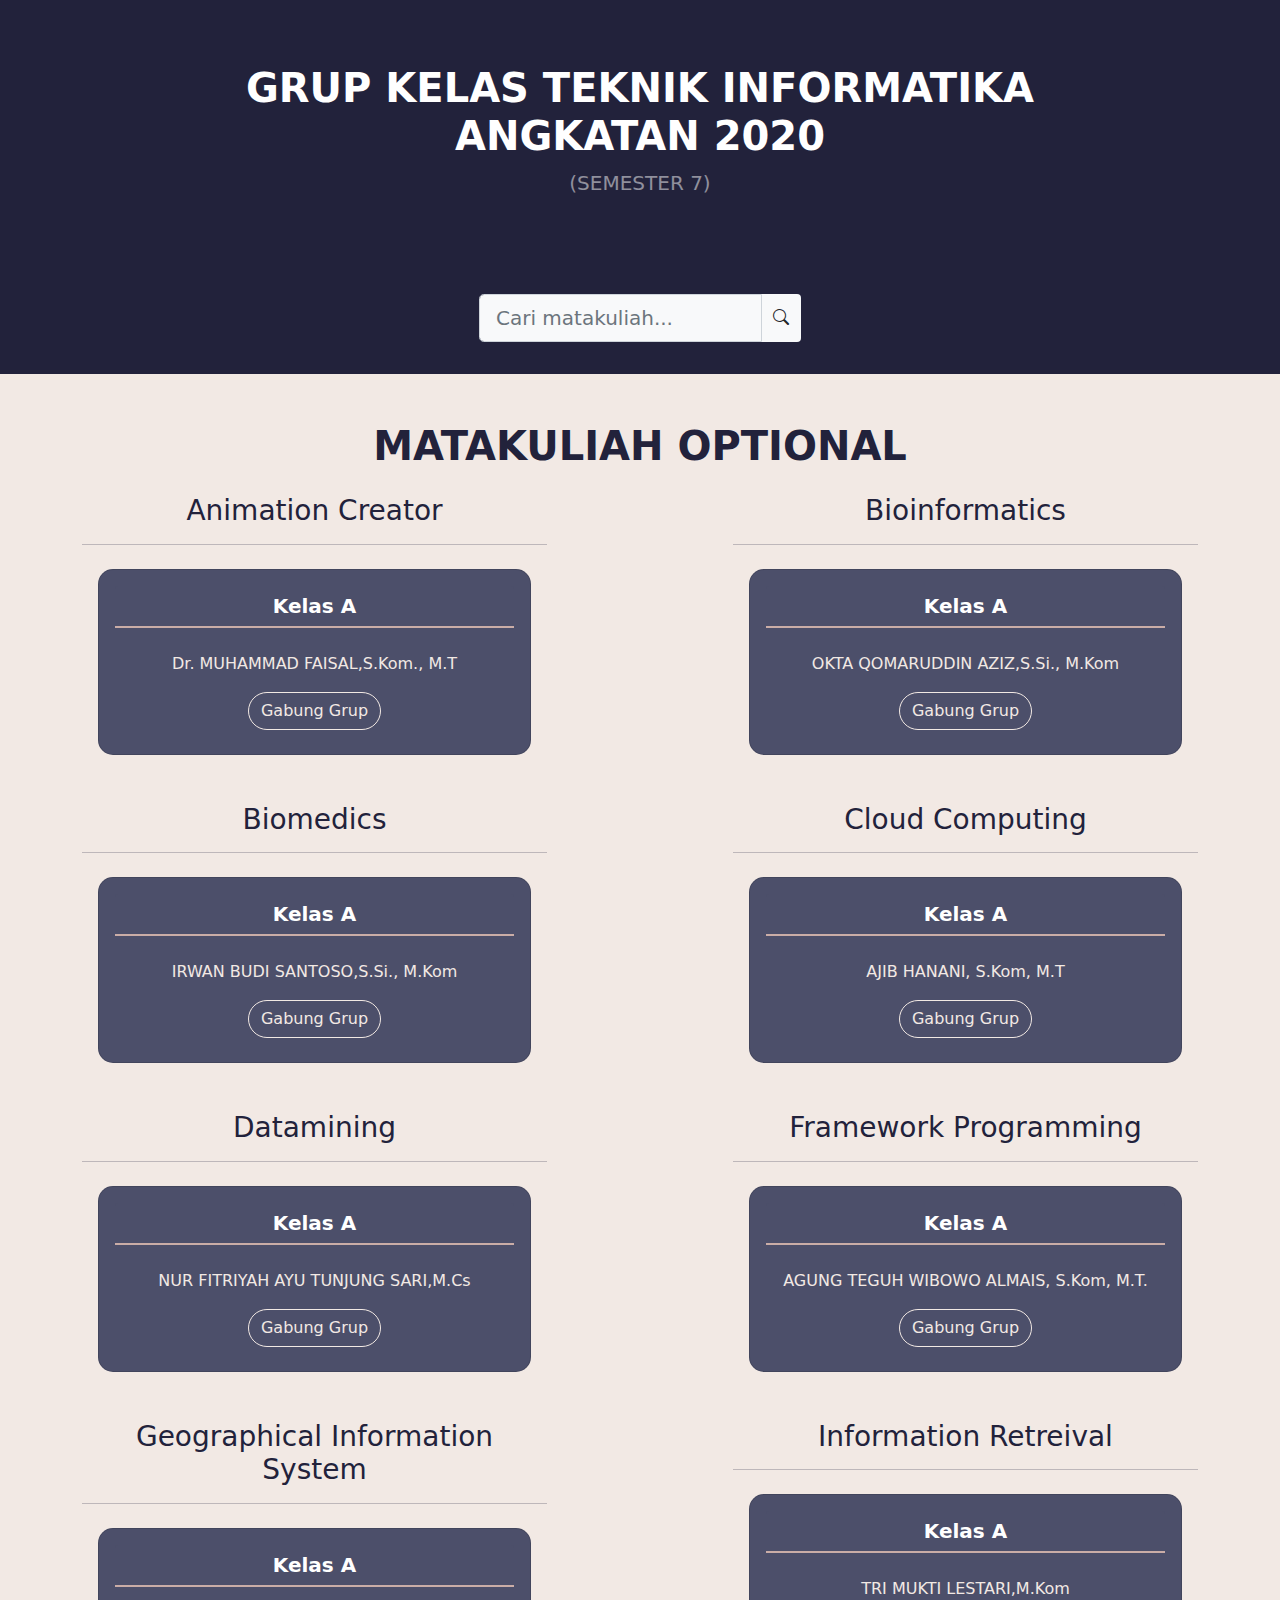
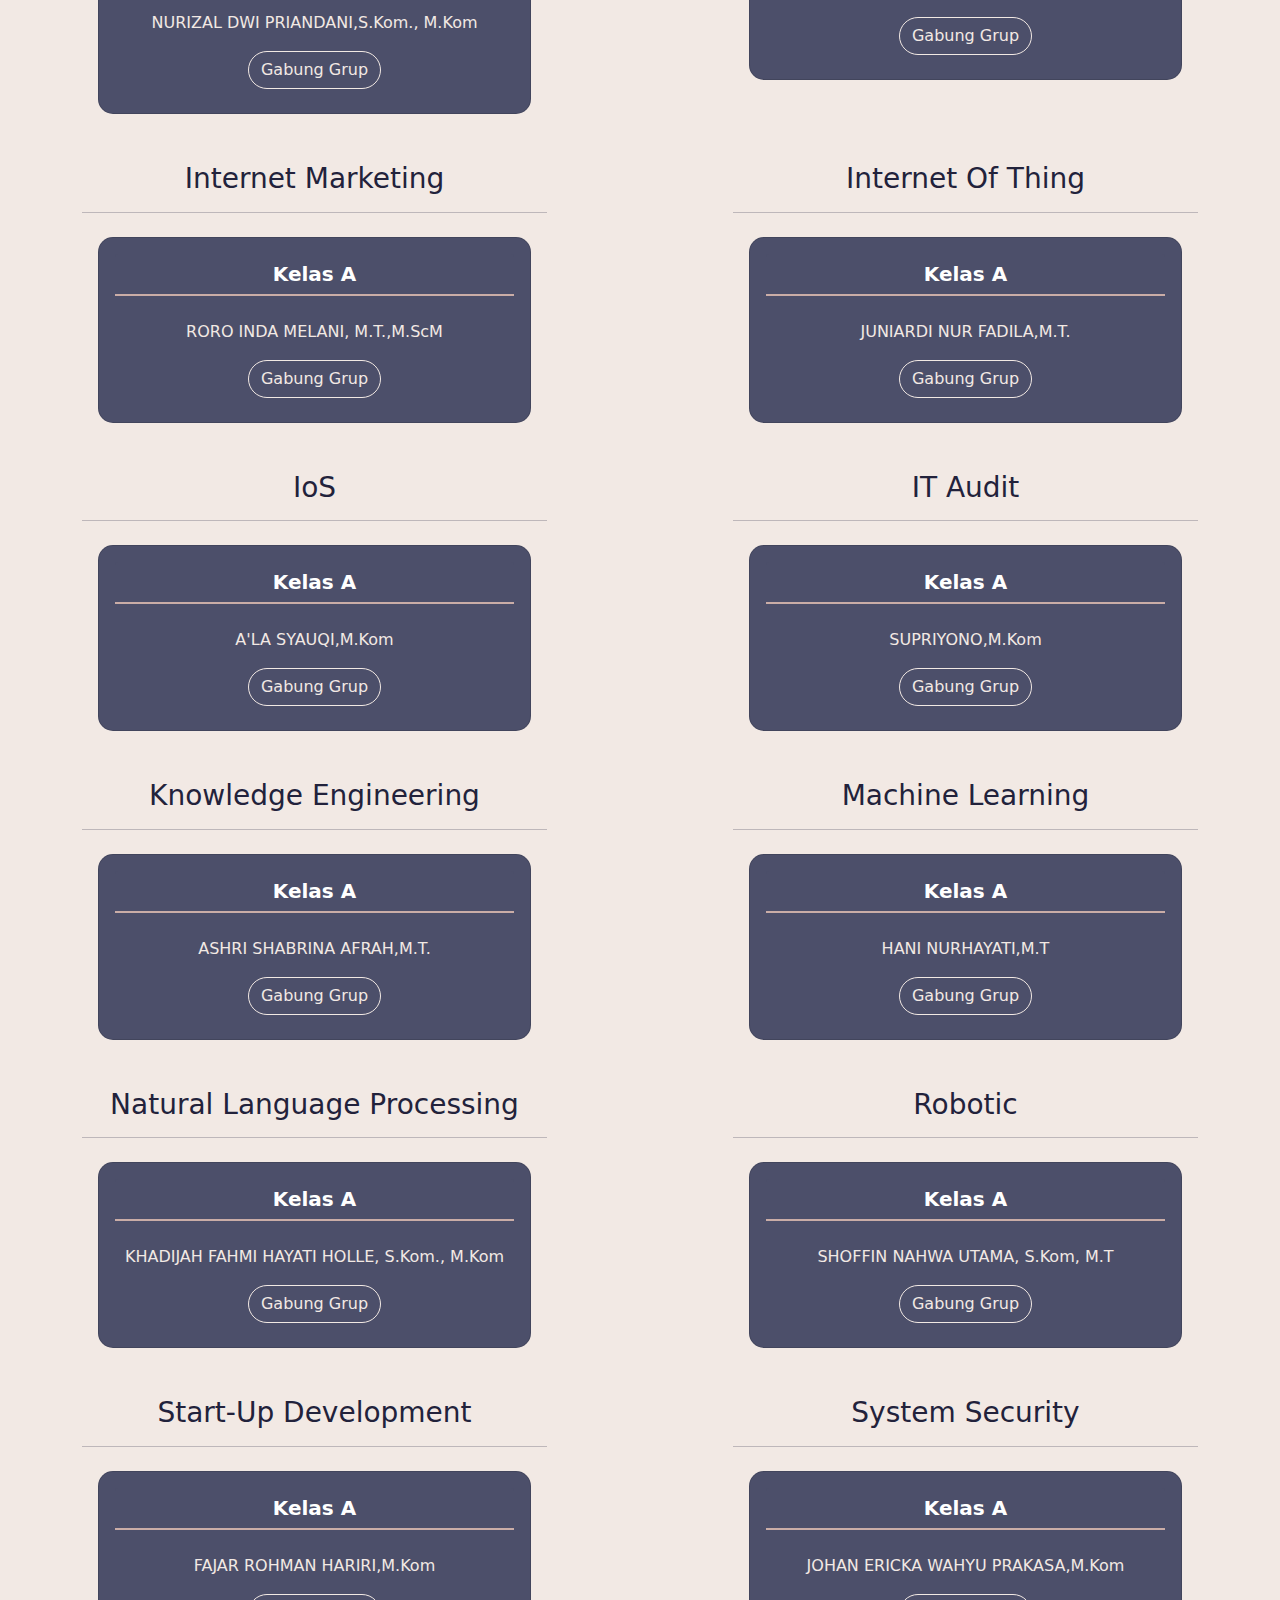
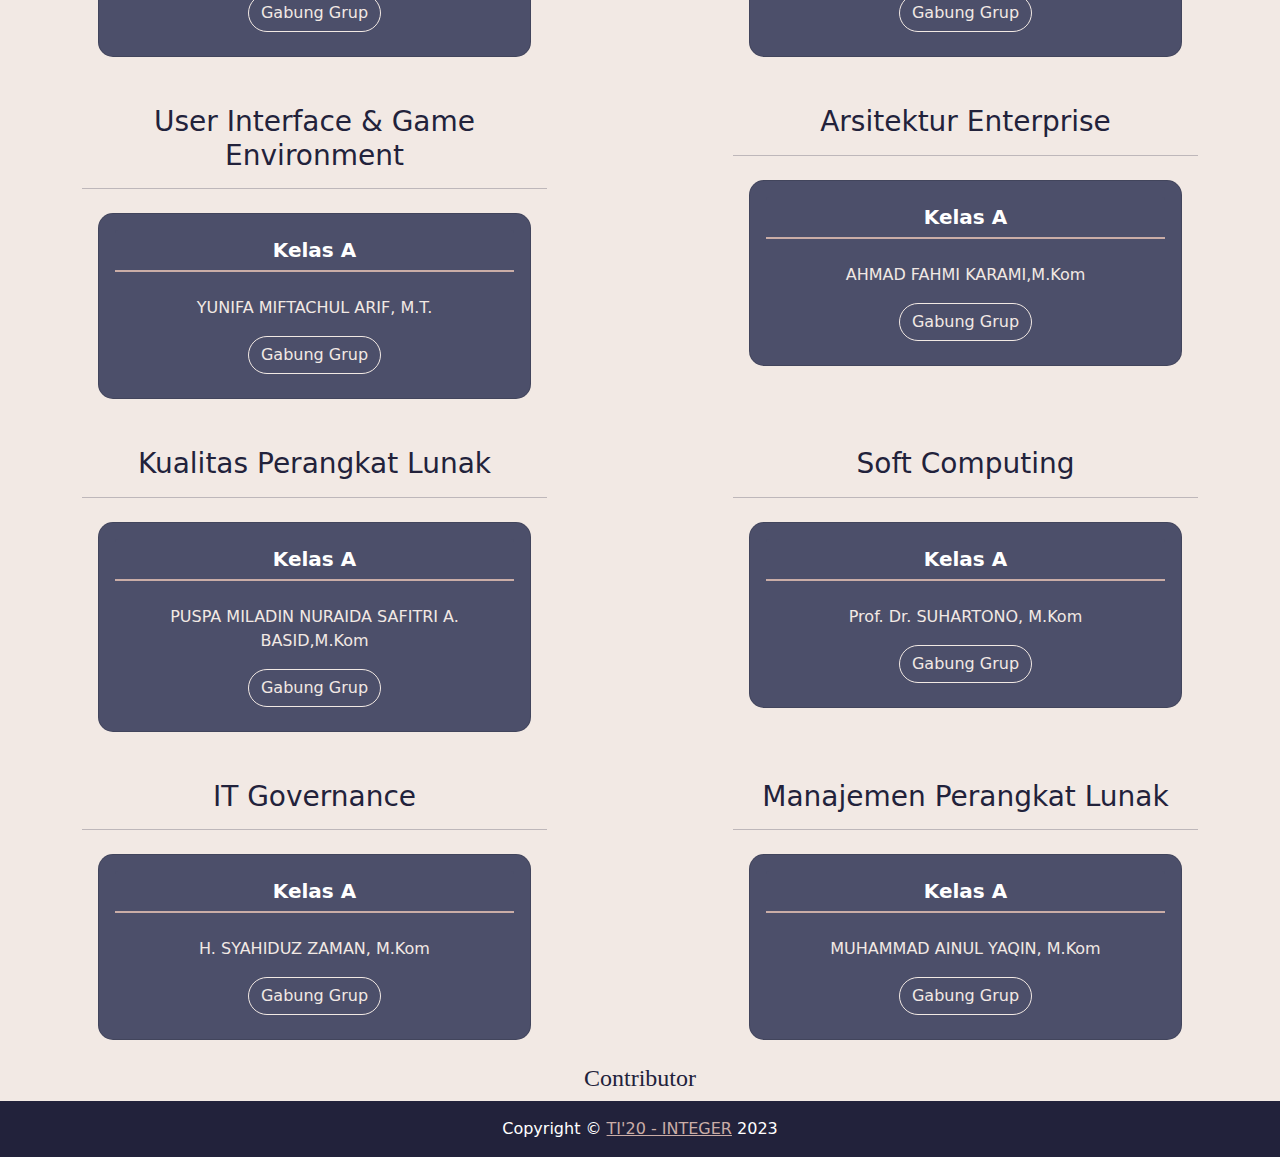
==== commit d2815f98: "update interface" ====
--- a/index.html
+++ b/index.html
@@ -2,83 +2,17 @@
 <html lang="en">
 
 <head>
-  <title>KELAS INTEGER SEMESTER 6</title>
+  <title>KELAS INTEGER SEMESTER 7</title>
   <link rel="icon" type="image/png" href="favicon.png" />
   <meta name="viewport" content="width=device-width, initial-scale=1" />
   <!-- Favicon-->
   <link rel="icon" type="image/x-icon" href="assets/favicon.ico" />
   <!-- Bootstrap icons-->
+  <link rel="stylesheet" href="https://cdn.jsdelivr.net/npm/bootstrap@5.1.3/dist/css/bootstrap.min.css">
   <link rel="stylesheet" href="https://cdn.jsdelivr.net/npm/bootstrap-icons@1.10.3/font/bootstrap-icons.css">
   <!-- Core theme CSS (includes Bootstrap)-->
   <link href="css/styles.css" rel="stylesheet" />
-  <style>
-    #more {
-      display: none;
-    }
-
-    .tim {
-      border-radius: 15px;
-      margin: auto;
-      text-align: center;
-      font-family: "Apple Color Emoji", "Segoe UI Emoji", "Segoe UI Symbol";
-      color: #22223B;
-      padding: auto;
-    }
-
-    /* Style the buttons that are used to open the tab content */
-    .col button {
-      background-color: inherit;
-      border: none;
-      cursor: pointer;
-      transition: 0.3s;
-      font-family: "Apple Color Emoji", "Segoe UI Emoji", "Segoe UI Symbol";
-      color: #F2E9E4;
-      border-top-right-radius: 20px;
-      border-top-left-radius: 20px;
-      padding-right: 35%;
-      padding-left: 35%;
-      padding-top: 25px;
-      padding-bottom: 10px;
-    }
-
-    @media screen and (min-width: 576px) {
-      .col button {
-        padding-right: 50px;
-        padding-left: 50px;
-      }
-    }
-
-    /* Change background color of buttons on hover */
-    .col button:hover {
-      background-color: #4C4F6A;
-      color: #CAADA7;
-    }
-
-    /* Create an active/current tablink class */
-    .col button.active {
-      background-color: #F2E9E4;
-      color: #22223B;
-    }
-
-    /* Style the tab content */
-    .colcontent {
-      display: none;
-      padding: 6px 12px;
-    }
-
-    .sidenav {
-      height: 100%;
-      width: 0;
-      position: fixed;
-      z-index: 1;
-      top: 0;
-      left: 0;
-      background-color: #4C4F6A;
-      overflow-x: hidden;
-      transition: 0.5s;
-      padding-top: 30px;
-    }
-  </style>
+
 </head>
 
 <body>
@@ -86,499 +20,59 @@
     <div class="container px-4 px-lg-5 my-5">
       <div class="text-center text-white">
         <h1 class="display-6 fw-bolder">GRUP KELAS TEKNIK INFORMATIKA ANGKATAN 2020</h1>
-        <p class="lead fw-normal text-white-50 mb-0">(SEMESTER 6)</p>
+        <p class="lead fw-normal text-white-50 mb-0">(SEMESTER 7)</p>
       </div>
     </div>
   </header>
 
+
   <nav class="navbar navbar-dark bg-dark">
     <div class="container justify-content-center">
-      <button class="navbar-toggler" type="button" onclick="openNav()" data-bs-toggle="mySidenav"
-        data-bs-target="#mySidenav" aria-controls="mySidenav">
-        <h5><i class="bi bi-search"></i> Search</h5>
-      </button>
-      <div class="sidenav text-bg-dark" tabindex="-1" id="mySidenav" aria-labelledby="offcanvasDarkNavbarLabel">
-        <div class="offcanvas-header">
-          <h5 class="offcanvas-title text-light" id="offcanvasDarkNavbarLabel">Pencarian Matakuliah</h5>
-          <a type="button" class="btn-close btn-close-white" data-bs-dismiss="offcanvas" aria-label="Close"
-            onclick="closeNav()"></a>
-        </div>
-        <div class="offcanvas-body">
-          <div id="list-example" class="list-group">
-            <div>
-              <div class="offcanvas-header my-2">
-                <h5 class="offcanvas-title text-light" id="offcanvasDarkNavbarLabel">Wajib</h5>
-              </div>
-              <a class="list-group-item list-group-item-action" href="#dataScience">Data Science</a>
-              <a class="list-group-item list-group-item-action" href="#iMK">Interaksi Manusia dan Komputer</a>
-              <a class="list-group-item list-group-item-action" href="#komVis">Komputer Vision</a>
-              <a class="list-group-item list-group-item-action" href="#menPro">Manajemen Proyek</a>
-              <a class="list-group-item list-group-item-action" href="#techno">Technopreneurship</a>
-            </div>
-
-            <div>
-              <div class="offcanvas-header my-2">
-                <h5 class="offcanvas-title text-light" id="offcanvasDarkNavbarLabel">Optional</h5>
-              </div>
-              <a class="list-group-item list-group-item-action" href="#animation">Animation Creator</a>
-              <a class="list-group-item list-group-item-action" href="#bioinfo">Bioinformatics</a>
-              <a class="list-group-item list-group-item-action" href="#biomed">Biomedics</a>
-              <a class="list-group-item list-group-item-action" href="#cloud">Cloud Computing</a>
-              <a class="list-group-item list-group-item-action" href="#data">Datamining</a>
-              <a class="list-group-item list-group-item-action" href="#frame">Framework Programming</a>
-              <a class="list-group-item list-group-item-action" href="#gis">Geographical Information System</a>
-              <a class="list-group-item list-group-item-action" href="#infoRet">Information Retreival</a>
-              <a class="list-group-item list-group-item-action" href="#inMar">Internet Marketing</a>
-              <a class="list-group-item list-group-item-action" href="#IoT">Internet Of Thing</a>
-              <a class="list-group-item list-group-item-action" href="#IoS">IoS</a>
-              <a class="list-group-item list-group-item-action" href="#Audit">IT Audit</a>
-              <a class="list-group-item list-group-item-action" href="#Knowledge">Knowledge Engineering</a>
-              <a class="list-group-item list-group-item-action" href="#ML">Machine Learning</a>
-              <a class="list-group-item list-group-item-action" href="#NLP">Natural Language Processing</a>
-              <a class="list-group-item list-group-item-action" href="#Robot">Robotic</a>
-              <a class="list-group-item list-group-item-action" href="#Modeling">Simulation And Modeling</a>
-              <a class="list-group-item list-group-item-action" href="#Start">Start-Up Development</a>
-              <a class="list-group-item list-group-item-action" href="#Secure">System Security</a>
-              <a class="list-group-item list-group-item-action" href="#UIGame">User Interface & Game Environment</a>
-              <a class="list-group-item list-group-item-action" href="#arsitek">Arsitektur Enterprise </a>
-              <a class="list-group-item list-group-item-action" href="#KPL">Kualitas Perangkat Lunak</a>
-              <a class="list-group-item list-group-item-action" href="#Soft">Soft Computing </a>
-              <a class="list-group-item list-group-item-action" href="#Govern">It Governance </a>
-              <a class="list-group-item list-group-item-action" href="#MPL">Manajemen Perangkat Lunak</a>
-            </div>
-          </div>
+      <div id="searchBar" class="my-4">
+        <div class="input-group">
+          <input type="text" id="searchInput" class="form-control form-control-lg bg-light" placeholder="Cari matakuliah...">
+          <span class="input-group-text border-0 bg-light">
+            <i class="bi bi-search"></i>
+          </span>
         </div>
       </div>
     </div>
   </nav>
 
+
   <!-- MENU -->
 
-  <nav class="navbar navbar-dark bg-dark py-0">
-    <div class="container justify-content-around px-0">
-      <div class="col col-sm-5 col-md-3 text-center">
-        <button class="tablinks" onclick="openSUBJ(event, 'WAJIB')" id="defaultOpen"><i class="bi bi-star-fill"></i><br>
-          Matakuliah<br>WAJIB</button>
+  <!-- JUDUL -->
+  <div class="container text-center">
+    <!--                       OPTIONAL SUBJECT                       -->
+    <div id="OPT" class="tabcontent">
+      <div class="container px-lg-1 my-4 mt-5">
+        <div class="text-center text-dark">
+          <h1 class="display-6 fw-bolder">MATAKULIAH OPTIONAL</h1>
+        </div>
       </div>
-      <div class="col col-sm-5 col-md-3 text-center">
-        <button class="tablinks" onclick="openSUBJ(event, 'OPT')"><i class="bi bi-plus-circle-fill"></i><br>
-          Matakuliah<br>OPTIONAL</button>
-      </div>
-    </div>
-  </nav>
-
-  <!-- JUDUL -->
-  <div class="container">
-    <div class="container text-center">
-      <div id="WAJIB" class="tabcontent">
-        <div class="container px-lg-1 my-4 mt-5">
-          <div class="text-center text-dark">
-            <h1 class="display-6 fw-bolder">MATAKULIAH WAJIB</h1>
-          </div>
-        </div>
-
-        <!-- Data Science -->
-        <section class="py-3 pb-5">
-          <div class="mb-3" id="dataScience">
-            <h3><i class="bi bi-clipboard2-data-fill"></i> Data Science</h2>
-            <HR>
-            </HR>
-          </div>
-
-          <div class="row gy-4 justify-content-center">
-            <div class="col-md-3">
+
+      <div class="row gy-4 justify-content-between">
+        <!-- Animation Creator -->
+        <section class="col-md-4 col-lg-5 col-sm-5 px-0">
+          <div class="mb-3" id="animation">
+            <h3><i class="fa-solid fa-circle-plus"></i> Animation Creator</h2>
+              <HR>
+              </HR>
+          </div>
+
+          <div class="row mx-1 my-4 justify-content-around">
+            <div class="col">
               <div class="card text-center">
                 <div class="card-body">
                   <h5 class="card-header mb-3 text-white fw-bolder">Kelas A</h5>
                   <p class="card-text py-2 my-0">Dr. MUHAMMAD FAISAL,S.Kom., M.T</p>
-                  <a href="https://chat.whatsapp.com/IZXCaK75B8KCGv2lbmT3oh" class="btn btn-outline-light my-2"
-                    target="_blank">Gabung Grup</a>
-                </div>
-              </div>
-            </div>
-            <div class="col-md-3">
-              <div class="card text-center">
-                <div class="card-body">
-                  <h5 class="card-header mb-3 text-white fw-bolder">Kelas B</h5>
-                  <p class="card-text py-2 my-0">Dr. MUHAMMAD FAISAL,S.Kom., M.T</p>
-                  <a href="https://chat.whatsapp.com/IDZrczaOmJ29c7JkkfySb7" class="btn btn-outline-light my-2"
-                    target="_blank">Gabung Grup</a>
-                </div>
-              </div>
-            </div>
-            <div class="col-md-3">
-              <div class="card text-center">
-                <div class="card-body">
-                  <h5 class="card-header mb-3 text-white fw-bolder">Kelas C</h5>
-                  <p class="card-text py-2 my-0">Dr. MUHAMMAD FAISAL,S.Kom., M.T</p>
-                  <a href="https://chat.whatsapp.com/J1RM4iytzTrCudcch7OK9C" class="btn btn-outline-light my-2"
-                    target="_blank">Gabung Grup</a>
-                </div>
-              </div>
-            </div>
-            <div class="col-md-3">
-              <div class="card text-center">
-                <div class="card-body">
-                  <h5 class="card-header mb-3 text-white fw-bolder">Kelas D</h5>
-                  <p class="card-text py-2 my-0">Dr. FACHRUL K, ST., M. MT., IPM</p>
-                  <a href="https://chat.whatsapp.com/LXk4m7yjkYGEArEPHFf7VK" class="btn btn-outline-light my-2"
-                    target="_blank">Gabung Grup</a>
-                </div>
-              </div>
-            </div>
-            <div class="col-md-3">
-              <div class="card text-center">
-                <div class="card-body">
-                  <h5 class="card-header mb-3 text-white fw-bolder">Kelas E</h5>
-                  <p class="card-text py-2 my-0">Dr. FACHRUL K, ST., M. MT., IPM</p>
-                  <a href="https://chat.whatsapp.com/Ddke4ChvXDaJIOPGuXVB75" class="btn btn-outline-light my-2"
-                    target="_blank">Gabung Grup</a>
-                </div>
-              </div>
-            </div>
-            <div class="col-md-3">
-              <div class="card text-center">
-                <div class="card-body">
-                  <h5 class="card-header mb-3 text-white fw-bolder">Kelas F</h5>
-                  <p class="card-text py-2 my-0">Dr. FACHRUL K, ST., M. MT., IPM</p>
-                  <a href="https://chat.whatsapp.com/Fy5YY2v3qXm8UtTAfvvufZ" class="btn btn-outline-light my-2"
-                    target="_blank">Gabung Grup</a>
-                </div>
-              </div>
-            </div>
-            <div class="col-md-3">
-              <div class="card text-center">
-                <div class="card-body">
-                  <h5 class="card-header mb-3 text-white fw-bolder">Kelas G</h5>
-                  <p class="card-text py-2 my-0">HANI NURHAYATI,M.T</p>
-                  <a href="https://chat.whatsapp.com/D2CnCaA8N3D5j3YZp0wAjn" class="btn btn-outline-light my-2"
-                    target="_blank">Gabung Grup</a>
-                </div>
-              </div>
-            </div>
-          </div>
-        </section>
-
-        <!-- Interaksi Manusia & Komputer -->
-        <section class="py-5">
-          <div class="mb-3" id="iMK">
-            <h3><i class="bi bi-person-workspace"></i> Interaksi Manusia & Komputer</h2>
-            <HR>
-            </HR>
-          </div>
-
-          <div class="row gy-4 justify-content-center">
-            <div class="col-md-3">
-              <div class="card text-center">
-                <div class="card-body">
-                  <h5 class="card-header mb-3 text-white fw-bolder">Kelas A</h5>
-                  <p class="card-text py-2 my-0">RORO INDA MELANI, M.T.,M.Sc</p>
-                  <a href="https://chat.whatsapp.com/DsrhAb4ucM6DYptXznEP23" class="btn btn-outline-light my-2"
-                    target="_blank">Gabung Grup</a>
-                </div>
-              </div>
-            </div>
-            <div class="col-md-3">
-              <div class="card text-center">
-                <div class="card-body">
-                  <h5 class="card-header mb-3 text-white fw-bolder">Kelas B</h5>
-                  <p class="card-text py-2 my-0">RORO INDA MELANI, M.T.,M.Sc</p>
-                  <a href="https://chat.whatsapp.com/IJv2SqXfVPeDxDEsHK1Bqb" class="btn btn-outline-light my-2"
-                    target="_blank">Gabung Grup</a>
-                </div>
-              </div>
-            </div>
-            <div class="col-md-3">
-              <div class="card text-center">
-                <div class="card-body">
-                  <h5 class="card-header mb-3 text-white fw-bolder">Kelas C</h5>
-                  <p class="card-text py-2 my-0">RORO INDA MELANI, M.T.,M.Sc</p>
-                  <a href="https://chat.whatsapp.com/C16AZMM1HN5HyX3bfHgRDt" class="btn btn-outline-light my-2"
-                    target="_blank">Gabung Grup</a>
-                </div>
-              </div>
-            </div>
-            <div class="col-md-3">
-              <div class="card text-center">
-                <div class="card-body">
-                  <h5 class="card-header mb-3 text-white fw-bolder">Kelas D</h5>
-                  <p class="card-text py-2 my-0">PUSPA MILADIN NURAIDA SAFITRI A. BASID,M.Kom</p>
-                  <a href="https://chat.whatsapp.com/FITK2e96QNJKDqBN9UcaPM" class="btn btn-outline-light my-2"
-                    target="_blank">Gabung Grup</a>
-                </div>
-              </div>
-            </div>
-            <div class="col-md-3">
-              <div class="card text-center">
-                <div class="card-body">
-                  <h5 class="card-header mb-3 text-white fw-bolder">Kelas E</h5>
-                  <p class="card-text py-2 my-0">PUSPA MILADIN NURAIDA SAFITRI A. BASID,M.Kom</p>
-                  <a href="https://chat.whatsapp.com/JqvTvmmLGSd4pNxx3g4vXO" class="btn btn-outline-light my-2"
-                    target="_blank">Gabung Grup</a>
-                </div>
-              </div>
-            </div>
-            <div class="col-md-3">
-              <div class="card text-center">
-                <div class="card-body">
-                  <h5 class="card-header mb-3 text-white fw-bolder">Kelas F</h5>
-                  <p class="card-text py-2 my-0">PUSPA MILADIN NURAIDA SAFITRI A. BASID,M.Kom</p>
-                  <a href="https://chat.whatsapp.com/G6UzQPo92CmHLDmWuy1Bma" class="btn btn-outline-light my-2"
-                    target="_blank">Gabung Grup</a>
-                </div>
-              </div>
-            </div>
-          </div>
-        </section>
-
-        <!-- Komputer Vision -->
-        <section class="py-5">
-          <div class="mb-3" id="komVis">
-            <h3><i class="bi bi-pc-display"></i> Komputer Vision</h2>
-            <HR>
-            </HR>
-          </div>
-
-          <div class="row gy-4 justify-content-center">
-            <div class="col-md-3">
-              <div class="card text-center">
-                <div class="card-body">
-                  <h5 class="card-header mb-3 text-white fw-bolder">Kelas A</h5>
-                  <p class="card-text py-2 my-0">Dr. CAHYO CRYSDIAN,MCS</p>
-                  <a href="https://chat.whatsapp.com/HKvLcH3OQdk4xT3TASHemA" class="btn btn-outline-light my-2"
-                    target="_blank">Gabung Grup</a>
-                </div>
-              </div>
-            </div>
-            <div class="col-md-3">
-              <div class="card text-center">
-                <div class="card-body">
-                  <h5 class="card-header mb-3 text-white fw-bolder">Kelas B</h5>
-                  <p class="card-text py-2 my-0">Dr. CAHYO CRYSDIAN,MCS</p>
-                  <a href="https://chat.whatsapp.com/Hve0jDSkjTmHLDcORrruFs" class="btn btn-outline-light my-2"
-                    target="_blank">Gabung Grup</a>
-                </div>
-              </div>
-            </div>
-            <div class="col-md-3">
-              <div class="card text-center">
-                <div class="card-body">
-                  <h5 class="card-header mb-3 text-white fw-bolder">Kelas C</h5>
-                  <p class="card-text py-2 my-0">Dr. CAHYO CRYSDIAN,MCS</p>
-                  <a href="https://chat.whatsapp.com/Ex4HMqzI6K5GKIhNKPOjH4" class="btn btn-outline-light my-2"
-                    target="_blank">Gabung Grup</a>
-                </div>
-              </div>
-            </div>
-            <div class="col-md-3">
-              <div class="card text-center">
-                <div class="card-body">
-                  <h5 class="card-header mb-3 text-white fw-bolder">Kelas D</h5>
-                  <p class="card-text py-2 my-0">OKTA QOMARUDDIN AZIZ,S.Si., M.Kom</p>
-                  <a href="https://chat.whatsapp.com/Ct7tWUEaNSB5c7OFum6z2b" class="btn btn-outline-light my-2"
-                    target="_blank">Gabung Grup</a>
-                </div>
-              </div>
-            </div>
-            <div class="col-md-3">
-              <div class="card text-center">
-                <div class="card-body">
-                  <h5 class="card-header mb-3 text-white fw-bolder">Kelas E</h5>
-                  <p class="card-text py-2 my-0">OKTA QOMARUDDIN AZIZ,S.Si., M.Kom</p>
-                  <a href="https://chat.whatsapp.com/KjAitFhYyzQ2JthCxHS8ls" class="btn btn-outline-light my-2"
-                    target="_blank">Gabung Grup</a>
-                </div>
-              </div>
-            </div>
-            <div class="col-md-3">
-              <div class="card text-center">
-                <div class="card-body">
-                  <h5 class="card-header mb-3 text-white fw-bolder">Kelas F</h5>
-                  <p class="card-text py-2 my-0">OKTA QOMARUDDIN AZIZ,S.Si., M.Kom</p>
-                  <a href="https://chat.whatsapp.com/GJs6gQ7fovxAyDtXF3GE1I" class="btn btn-outline-light my-2"
-                    target="_blank">Gabung Grup</a>
-                </div>
-              </div>
-            </div>
-          </div>
-        </section>
-
-        <!-- Manajemen Proyek -->
-        <section class="py-5">
-          <div class="mb-3" id="menPro">
-            <h3><i class="bi bi-kanban-fill"></i> Manajemen Proyek</h2>
-            <HR>
-            </HR>
-          </div>
-
-          <div class="row gy-4 justify-content-center">
-            <div class="col-md-3">
-              <div class="card text-center">
-                <div class="card-body">
-                  <h5 class="card-header mb-3 text-white fw-bolder">Kelas A</h5>
-                  <p class="card-text py-2 my-0">SUPRIYONO,M.Kom</p>
-                  <a href="https://chat.whatsapp.com/KnoIFrhbJLMEYvm5Gqk60R" class="btn btn-outline-light my-2"
-                    target="_blank">Gabung Grup</a>
-                </div>
-              </div>
-            </div>
-            <div class="col-md-3">
-              <div class="card text-center">
-                <div class="card-body">
-                  <h5 class="card-header mb-3 text-white fw-bolder">Kelas B</h5>
-                  <p class="card-text py-2 my-0">SUPRIYONO,M.Kom</p>
-                  <a href="https://chat.whatsapp.com/E5G2NvfHSIS7hvLs90n2AI" class="btn btn-outline-light my-2"
-                    target="_blank">Gabung Grup</a>
-                </div>
-              </div>
-            </div>
-            <div class="col-md-3">
-              <div class="card text-center">
-                <div class="card-body">
-                  <h5 class="card-header mb-3 text-white fw-bolder">Kelas C</h5>
-                  <p class="card-text py-2 my-0">SUPRIYONO,M.Kom</p>
-                  <a href="https://chat.whatsapp.com/IRhswIbO47G27eVEbJII7u" class="btn btn-outline-light my-2"
-                    target="_blank">Gabung Grup</a>
-                </div>
-              </div>
-            </div>
-            <div class="col-md-3">
-              <div class="card text-center">
-                <div class="card-body">
-                  <h5 class="card-header mb-3 text-white fw-bolder">Kelas D</h5>
-                  <p class="card-text py-2 my-0">SUPRIYONO,M.Kom</p>
-                  <a href="https://chat.whatsapp.com/Dt9Ww3jozpJLlbGbq4FFPk" class="btn btn-outline-light my-2"
-                    target="_blank">Gabung Grup</a>
-                </div>
-              </div>
-            </div>
-            <div class="col-md-3">
-              <div class="card text-center">
-                <div class="card-body">
-                  <h5 class="card-header mb-3 text-white fw-bolder">Kelas E</h5>
-                  <p class="card-text py-2 my-0">SUPRIYONO,M.Kom</p>
-                  <a href="https://chat.whatsapp.com/EYw0WCVAfHfE46WVG4gN2R" class="btn btn-outline-light my-2"
-                    target="_blank">Gabung Grup</a>
-                </div>
-              </div>
-            </div>
-            <div class="col-md-3">
-              <div class="card text-center">
-                <div class="card-body">
-                  <h5 class="card-header mb-3 text-white fw-bolder">Kelas F</h5>
-                  <p class="card-text py-2 my-0">SUPRIYONO,M.Kom</p>
-                  <a href="https://chat.whatsapp.com/FvWAgK6t32y3ocKRFIRWQF" class="btn btn-outline-light my-2"
-                    target="_blank">Gabung Grup</a>
-                </div>
-              </div>
-            </div>
-          </div>
-        </section>
-
-        <!-- Technopreneurship -->
-        <section class="py-5">
-          <div class="mb-3" id="techno">
-            <h3><i class="bi bi-bag-heart"></i> Technopreneurship</h2>
-            <HR>
-            </HR>
-          </div>
-
-          <div class="row gy-4 justify-content-center">
-            <div class="col-md-3">
-              <div class="card text-center">
-                <div class="card-body">
-                  <h5 class="card-header mb-3 text-white fw-bolder">Kelas A</h5>
-                  <p class="card-text py-2 my-0">SHOFFIN NAHWA UTAMA, S.Kom, M.T</p>
-                  <a href="https://chat.whatsapp.com/GgeYp0QJLIU3vOPZGKhxM7" class="btn btn-outline-light my-2"
-                    target="_blank">Gabung Grup</a>
-                </div>
-              </div>
-            </div>
-            <div class="col-md-3">
-              <div class="card text-center">
-                <div class="card-body">
-                  <h5 class="card-header mb-3 text-white fw-bolder">Kelas B</h5>
-                  <p class="card-text py-2 my-0">SHOFFIN NAHWA UTAMA, S.Kom, M.T</p>
-                  <a href="https://chat.whatsapp.com/K2mFz9JrfMVF1cE6hWQb9l" class="btn btn-outline-light my-2"
-                    target="_blank">Gabung Grup</a>
-                </div>
-              </div>
-            </div>
-            <div class="col-md-3">
-              <div class="card text-center">
-                <div class="card-body">
-                  <h5 class="card-header mb-3 text-white fw-bolder">Kelas C</h5>
-                  <p class="card-text py-2 my-0">SHOFFIN NAHWA UTAMA, S.Kom, M.T</p>
-                  <a href="https://chat.whatsapp.com/Blv3LXqjMnY5enY4T8P6Yt" class="btn btn-outline-light my-2"
-                    target="_blank">Gabung Grup</a>
-                </div>
-              </div>
-            </div>
-            <div class="col-md-3">
-              <div class="card text-center">
-                <div class="card-body">
-                  <h5 class="card-header mb-3 text-white fw-bolder">Kelas D</h5>
-                  <p class="card-text py-2 my-0">SHOFFIN NAHWA UTAMA, S.Kom, M.T</p>
-                  <a href="https://chat.whatsapp.com/G7aPqRlTsRy2rdQkoseD2V" class="btn btn-outline-light my-2"
-                    target="_blank">Gabung Grup</a>
-                </div>
-              </div>
-            </div>
-            <div class="col-md-3">
-              <div class="card text-center">
-                <div class="card-body">
-                  <h5 class="card-header mb-3 text-white fw-bolder">Kelas E</h5>
-                  <p class="card-text py-2 my-0">FAJAR ROHMAN HARIRI,M.Kom</p>
-                  <a href="https://chat.whatsapp.com/KbUkRXi2YqCHL1Daghb1NO" class="btn btn-outline-light my-2"
-                    target="_blank">Gabung Grup</a>
-                </div>
-              </div>
-            </div>
-            <div class="col-md-3">
-              <div class="card text-center">
-                <div class="card-body">
-                  <h5 class="card-header mb-3 text-white fw-bolder">Kelas F</h5>
-                  <p class="card-text py-2 my-0">FAJAR ROHMAN HARIRI,M.Kom</p>
-                  <a href="https://chat.whatsapp.com/F6YzcFXfR9z32f8o3cQaVh" class="btn btn-outline-light my-2"
-                    target="_blank">Gabung Grup</a>
-                </div>
-              </div>
-            </div>
-          </div>
-        </section>
-      </div>
-
-
-
-      <!--                       OPTIONAL SUBJECT                       -->
-      <div id="OPT" class="tabcontent">
-        <div class="container px-lg-1 my-4 mt-5">
-          <div class="text-center text-dark">
-            <h1 class="display-6 fw-bolder">MATAKULIAH OPTIONAL</h1>
-          </div>
-        </div>
-
-        <div class="row gy-4 justify-content-between">
-          <!-- Animation Creator -->
-          <section class="col-md-4 col-lg-5 col-sm-5 px-0">
-            <div class="mb-3" id="animation">
-              <h3><i class="fa-solid fa-circle-plus"></i> Animation Creator</h2>
-              <HR>
-              </HR>
-            </div>
-
-            <div class="row mx-1 my-4 justify-content-around">
-              <div class="col">
-                <div class="card text-center">
-                  <div class="card-body">
-                    <h5 class="card-header mb-3 text-white fw-bolder">Kelas A</h5>
-                    <p class="card-text py-2 my-0">Dr. MUHAMMAD FAISAL,S.Kom., M.T</p>
-                    <a href="https://chat.whatsapp.com/LbeJxF0mto58q38KRX9XjK" class="btn btn-outline-light my-2"
-                      target="_blank">Gabung Grup</a>
-                  </div>
-                </div>
-              </div>
-            </div>
+                  <a href="https://chat.whatsapp.com/LbeJxF0mto58q38KRX9XjK" class="btn btn-outline-light my-2"
+                    target="_blank">Gabung Grup</a>
+                </div>
+              </div>
+            </div>
+          </div>
           </section>
           <!-- Bioinformatics -->
           <section class="col-md-4 col-lg-5 col-sm-5 px-0">
@@ -586,20 +80,20 @@
               <h3><i class="fa-solid fa-circle-plus"></i> Bioinformatics</h2>
               <HR>
               </HR>
-            </div>
-
-            <div class="row mx-1 my-4 justify-content-around">
-              <div class="col">
-                <div class="card text-center">
-                  <div class="card-body">
-                    <h5 class="card-header mb-3 text-white fw-bolder">Kelas A</h5>
-                    <p class="card-text py-2 my-0">OKTA QOMARUDDIN AZIZ,S.Si., M.Kom</p>
-                    <a href="https://chat.whatsapp.com/H3pnEDn0dRXCratUDR700N" class="btn btn-outline-light my-2"
-                      target="_blank">Gabung Grup</a>
-                  </div>
-                </div>
-              </div>
-            </div>
+          </div>
+
+          <div class="row mx-1 my-4 justify-content-around">
+            <div class="col">
+              <div class="card text-center">
+                <div class="card-body">
+                  <h5 class="card-header mb-3 text-white fw-bolder">Kelas A</h5>
+                  <p class="card-text py-2 my-0">OKTA QOMARUDDIN AZIZ,S.Si., M.Kom</p>
+                  <a href="https://chat.whatsapp.com/H3pnEDn0dRXCratUDR700N" class="btn btn-outline-light my-2"
+                    target="_blank">Gabung Grup</a>
+                </div>
+              </div>
+            </div>
+          </div>
           </section>
           <!-- Biomedics -->
           <section class="col-md-4 col-lg-5 col-sm-5 px-0">
@@ -607,20 +101,20 @@
               <h3><i class="fa-solid fa-circle-plus"></i> Biomedics</h2>
               <HR>
               </HR>
-            </div>
-
-            <div class="row mx-1 my-4 justify-content-around">
-              <div class="col">
-                <div class="card text-center">
-                  <div class="card-body">
-                    <h5 class="card-header mb-3 text-white fw-bolder">Kelas A</h5>
-                    <p class="card-text py-2 my-0">IRWAN BUDI SANTOSO,S.Si., M.Kom</p>
-                    <a href="https://chat.whatsapp.com/IW78A4kXiuZKbOmnJ58Oyd" class="btn btn-outline-light my-2"
-                      target="_blank">Gabung Grup</a>
-                  </div>
-                </div>
-              </div>
-            </div>
+          </div>
+
+          <div class="row mx-1 my-4 justify-content-around">
+            <div class="col">
+              <div class="card text-center">
+                <div class="card-body">
+                  <h5 class="card-header mb-3 text-white fw-bolder">Kelas A</h5>
+                  <p class="card-text py-2 my-0">IRWAN BUDI SANTOSO,S.Si., M.Kom</p>
+                  <a href="https://chat.whatsapp.com/IW78A4kXiuZKbOmnJ58Oyd" class="btn btn-outline-light my-2"
+                    target="_blank">Gabung Grup</a>
+                </div>
+              </div>
+            </div>
+          </div>
           </section>
           <!-- Cloud Computing -->
           <section class="col-md-4 col-lg-5 col-sm-5 px-0">
@@ -628,20 +122,20 @@
               <h3><i class="fa-solid fa-circle-plus"></i> Cloud Computing</h2>
               <HR>
               </HR>
-            </div>
-
-            <div class="row mx-1 my-4 justify-content-around">
-              <div class="col">
-                <div class="card text-center">
-                  <div class="card-body">
-                    <h5 class="card-header mb-3 text-white fw-bolder">Kelas A</h5>
-                    <p class="card-text py-2 my-0">AJIB HANANI, S.Kom, M.T</p>
-                    <a href="https://chat.whatsapp.com/JNBDYY33C3e960qFwdRKgA" class="btn btn-outline-light my-2"
-                      target="_blank">Gabung Grup</a>
-                  </div>
-                </div>
-              </div>
-            </div>
+          </div>
+
+          <div class="row mx-1 my-4 justify-content-around">
+            <div class="col">
+              <div class="card text-center">
+                <div class="card-body">
+                  <h5 class="card-header mb-3 text-white fw-bolder">Kelas A</h5>
+                  <p class="card-text py-2 my-0">AJIB HANANI, S.Kom, M.T</p>
+                  <a href="https://chat.whatsapp.com/JNBDYY33C3e960qFwdRKgA" class="btn btn-outline-light my-2"
+                    target="_blank">Gabung Grup</a>
+                </div>
+              </div>
+            </div>
+          </div>
           </section>
           <!-- Datamining -->
           <section class="col-md-4 col-lg-5 col-sm-5 px-0">
@@ -649,20 +143,20 @@
               <h3><i class="fa-solid fa-circle-plus"></i> Datamining</h2>
               <HR>
               </HR>
-            </div>
-
-            <div class="row mx-1 my-4 justify-content-around">
-              <div class="col">
-                <div class="card text-center">
-                  <div class="card-body">
-                    <h5 class="card-header mb-3 text-white fw-bolder">Kelas A</h5>
-                    <p class="card-text py-2 my-0">NUR FITRIYAH AYU TUNJUNG SARI,M.Cs</p>
-                    <a href="https://chat.whatsapp.com/BsTBMwahxxp7mwW9uowKft" class="btn btn-outline-light my-2"
-                      target="_blank">Gabung Grup</a>
-                  </div>
-                </div>
-              </div>
-            </div>
+          </div>
+
+          <div class="row mx-1 my-4 justify-content-around">
+            <div class="col">
+              <div class="card text-center">
+                <div class="card-body">
+                  <h5 class="card-header mb-3 text-white fw-bolder">Kelas A</h5>
+                  <p class="card-text py-2 my-0">NUR FITRIYAH AYU TUNJUNG SARI,M.Cs</p>
+                  <a href="https://chat.whatsapp.com/BsTBMwahxxp7mwW9uowKft" class="btn btn-outline-light my-2"
+                    target="_blank">Gabung Grup</a>
+                </div>
+              </div>
+            </div>
+          </div>
           </section>
           <!-- Framework Programming -->
           <section class="col-md-4 col-lg-5 col-sm-5 px-0">
@@ -670,20 +164,20 @@
               <h3><i class="fa-solid fa-circle-plus"></i> Framework Programming</h2>
               <HR>
               </HR>
-            </div>
-
-            <div class="row mx-1 my-4 justify-content-around">
-              <div class="col">
-                <div class="card text-center">
-                  <div class="card-body">
-                    <h5 class="card-header mb-3 text-white fw-bolder">Kelas A</h5>
-                    <p class="card-text py-2 my-0">AGUNG TEGUH WIBOWO ALMAIS, S.Kom, M.T.</p>
-                    <a href="https://chat.whatsapp.com/Kd6Gh1IFk8dEUhH5AXDPcj" class="btn btn-outline-light my-2"
-                      target="_blank">Gabung Grup</a>
-                  </div>
-                </div>
-              </div>
-            </div>
+          </div>
+
+          <div class="row mx-1 my-4 justify-content-around">
+            <div class="col">
+              <div class="card text-center">
+                <div class="card-body">
+                  <h5 class="card-header mb-3 text-white fw-bolder">Kelas A</h5>
+                  <p class="card-text py-2 my-0">AGUNG TEGUH WIBOWO ALMAIS, S.Kom, M.T.</p>
+                  <a href="https://chat.whatsapp.com/Kd6Gh1IFk8dEUhH5AXDPcj" class="btn btn-outline-light my-2"
+                    target="_blank">Gabung Grup</a>
+                </div>
+              </div>
+            </div>
+          </div>
           </section>
           <!-- Geographical Information System -->
           <section class="col-md-4 col-lg-5 col-sm-5 px-0">
@@ -691,20 +185,20 @@
               <h3><i class="fa-solid fa-circle-plus"></i> Geographical Information System</h2>
               <HR>
               </HR>
-            </div>
-
-            <div class="row mx-1 my-4 justify-content-around">
-              <div class="col">
-                <div class="card text-center">
-                  <div class="card-body">
-                    <h5 class="card-header mb-3 text-white fw-bolder">Kelas A</h5>
-                    <p class="card-text py-2 my-0">NURIZAL DWI PRIANDANI,S.Kom., M.Kom</p>
-                    <a href="https://chat.whatsapp.com/DcakGwqRjyP3kwbBkHM14L" class="btn btn-outline-light my-2"
-                      target="_blank">Gabung Grup</a>
-                  </div>
-                </div>
-              </div>
-            </div>
+          </div>
+
+          <div class="row mx-1 my-4 justify-content-around">
+            <div class="col">
+              <div class="card text-center">
+                <div class="card-body">
+                  <h5 class="card-header mb-3 text-white fw-bolder">Kelas A</h5>
+                  <p class="card-text py-2 my-0">NURIZAL DWI PRIANDANI,S.Kom., M.Kom</p>
+                  <a href="https://chat.whatsapp.com/DcakGwqRjyP3kwbBkHM14L" class="btn btn-outline-light my-2"
+                    target="_blank">Gabung Grup</a>
+                </div>
+              </div>
+            </div>
+          </div>
           </section>
           <!-- Information Retreival -->
           <section class="col-md-4 col-lg-5 col-sm-5 px-0">
@@ -712,20 +206,20 @@
               <h3><i class="fa-solid fa-circle-plus"></i> Information Retreival</h2>
               <HR>
               </HR>
-            </div>
-
-            <div class="row mx-1 my-4 justify-content-around">
-              <div class="col">
-                <div class="card text-center">
-                  <div class="card-body">
-                    <h5 class="card-header mb-3 text-white fw-bolder">Kelas A</h5>
-                    <p class="card-text py-2 my-0">TRI MUKTI LESTARI,M.Kom</p>
-                    <a href="https://chat.whatsapp.com/KnDcpcGcs7iCGCcYT0v6VD" class="btn btn-outline-light my-2"
-                      target="_blank">Gabung Grup</a>
-                  </div>
-                </div>
-              </div>
-            </div>
+          </div>
+
+          <div class="row mx-1 my-4 justify-content-around">
+            <div class="col">
+              <div class="card text-center">
+                <div class="card-body">
+                  <h5 class="card-header mb-3 text-white fw-bolder">Kelas A</h5>
+                  <p class="card-text py-2 my-0">TRI MUKTI LESTARI,M.Kom</p>
+                  <a href="https://chat.whatsapp.com/KnDcpcGcs7iCGCcYT0v6VD" class="btn btn-outline-light my-2"
+                    target="_blank">Gabung Grup</a>
+                </div>
+              </div>
+            </div>
+          </div>
           </section>
           <!-- Internet Marketing -->
           <section class="col-md-4 col-lg-5 col-sm-5 px-0">
@@ -733,20 +227,20 @@
               <h3><i class="fa-solid fa-circle-plus"></i> Internet Marketing</h2>
               <HR>
               </HR>
-            </div>
-
-            <div class="row mx-1 my-4 justify-content-around">
-              <div class="col">
-                <div class="card text-center">
-                  <div class="card-body">
-                    <h5 class="card-header mb-3 text-white fw-bolder">Kelas A</h5>
-                    <p class="card-text py-2 my-0">RORO INDA MELANI, M.T.,M.ScM</p>
-                    <a href="https://chat.whatsapp.com/GM42q6pePm9JOQRb91RMNw" class="btn btn-outline-light my-2"
-                      target="_blank">Gabung Grup</a>
-                  </div>
-                </div>
-              </div>
-            </div>
+          </div>
+
+          <div class="row mx-1 my-4 justify-content-around">
+            <div class="col">
+              <div class="card text-center">
+                <div class="card-body">
+                  <h5 class="card-header mb-3 text-white fw-bolder">Kelas A</h5>
+                  <p class="card-text py-2 my-0">RORO INDA MELANI, M.T.,M.ScM</p>
+                  <a href="https://chat.whatsapp.com/GM42q6pePm9JOQRb91RMNw" class="btn btn-outline-light my-2"
+                    target="_blank">Gabung Grup</a>
+                </div>
+              </div>
+            </div>
+          </div>
           </section>
           <!-- Internet Of Thing -->
           <section class="col-md-4 col-lg-5 col-sm-5 px-0">
@@ -754,20 +248,20 @@
               <h3><i class="fa-solid fa-circle-plus"></i> Internet Of Thing</h2>
               <HR>
               </HR>
-            </div>
-
-            <div class="row mx-1 my-4 justify-content-around">
-              <div class="col">
-                <div class="card text-center">
-                  <div class="card-body">
-                    <h5 class="card-header mb-3 text-white fw-bolder">Kelas A</h5>
-                    <p class="card-text py-2 my-0">JUNIARDI NUR FADILA,M.T.</p>
-                    <a href="https://chat.whatsapp.com/L29tw0OPR0o6KlyRR5ll9J" class="btn btn-outline-light my-2"
-                      target="_blank">Gabung Grup</a>
-                  </div>
-                </div>
-              </div>
-            </div>
+          </div>
+
+          <div class="row mx-1 my-4 justify-content-around">
+            <div class="col">
+              <div class="card text-center">
+                <div class="card-body">
+                  <h5 class="card-header mb-3 text-white fw-bolder">Kelas A</h5>
+                  <p class="card-text py-2 my-0">JUNIARDI NUR FADILA,M.T.</p>
+                  <a href="https://chat.whatsapp.com/L29tw0OPR0o6KlyRR5ll9J" class="btn btn-outline-light my-2"
+                    target="_blank">Gabung Grup</a>
+                </div>
+              </div>
+            </div>
+          </div>
           </section>
           <!-- IoS -->
           <section class="col-md-4 col-lg-5 col-sm-5 px-0">
@@ -775,20 +269,20 @@
               <h3><i class="fa-solid fa-circle-plus"></i> IoS</h2>
               <HR>
               </HR>
-            </div>
-
-            <div class="row mx-1 my-4 justify-content-around">
-              <div class="col">
-                <div class="card text-center">
-                  <div class="card-body">
-                    <h5 class="card-header mb-3 text-white fw-bolder">Kelas A</h5>
-                    <p class="card-text py-2 my-0">A'LA SYAUQI,M.Kom</p>
-                    <a href="https://chat.whatsapp.com/DR1lKXEbC1l8eIBz8Vj8pZ" class="btn btn-outline-light my-2"
-                      target="_blank">Gabung Grup</a>
-                  </div>
-                </div>
-              </div>
-            </div>
+          </div>
+
+          <div class="row mx-1 my-4 justify-content-around">
+            <div class="col">
+              <div class="card text-center">
+                <div class="card-body">
+                  <h5 class="card-header mb-3 text-white fw-bolder">Kelas A</h5>
+                  <p class="card-text py-2 my-0">A'LA SYAUQI,M.Kom</p>
+                  <a href="https://chat.whatsapp.com/DR1lKXEbC1l8eIBz8Vj8pZ" class="btn btn-outline-light my-2"
+                    target="_blank">Gabung Grup</a>
+                </div>
+              </div>
+            </div>
+          </div>
           </section>
           <!-- IT Audit -->
           <section class="col-md-4 col-lg-5 col-sm-5 px-0">
@@ -796,20 +290,20 @@
               <h3><i class="fa-solid fa-circle-plus"></i> IT Audit</h2>
               <HR>
               </HR>
-            </div>
-
-            <div class="row mx-1 my-4 justify-content-around">
-              <div class="col">
-                <div class="card text-center">
-                  <div class="card-body">
-                    <h5 class="card-header mb-3 text-white fw-bolder">Kelas A</h5>
-                    <p class="card-text py-2 my-0">SUPRIYONO,M.Kom</p>
-                    <a href="https://chat.whatsapp.com/KdwZSt41DVL7khoSsHTUjD" class="btn btn-outline-light my-2"
-                      target="_blank">Gabung Grup</a>
-                  </div>
-                </div>
-              </div>
-            </div>
+          </div>
+
+          <div class="row mx-1 my-4 justify-content-around">
+            <div class="col">
+              <div class="card text-center">
+                <div class="card-body">
+                  <h5 class="card-header mb-3 text-white fw-bolder">Kelas A</h5>
+                  <p class="card-text py-2 my-0">SUPRIYONO,M.Kom</p>
+                  <a href="https://chat.whatsapp.com/KdwZSt41DVL7khoSsHTUjD" class="btn btn-outline-light my-2"
+                    target="_blank">Gabung Grup</a>
+                </div>
+              </div>
+            </div>
+          </div>
           </section>
           <!-- Knowledge Engineering -->
           <section class="col-md-4 col-lg-5 col-sm-5 px-0">
@@ -817,20 +311,20 @@
               <h3><i class="fa-solid fa-circle-plus"></i> Knowledge Engineering</h2>
               <HR>
               </HR>
-            </div>
-
-            <div class="row mx-1 my-4 justify-content-around">
-              <div class="col">
-                <div class="card text-center">
-                  <div class="card-body">
-                    <h5 class="card-header mb-3 text-white fw-bolder">Kelas A</h5>
-                    <p class="card-text py-2 my-0">ASHRI SHABRINA AFRAH,M.T.</p>
-                    <a href="https://chat.whatsapp.com/D43EuJyw6NgF8GcparnTm8" class="btn btn-outline-light my-2"
-                      target="_blank">Gabung Grup</a>
-                  </div>
-                </div>
-              </div>
-            </div>
+          </div>
+
+          <div class="row mx-1 my-4 justify-content-around">
+            <div class="col">
+              <div class="card text-center">
+                <div class="card-body">
+                  <h5 class="card-header mb-3 text-white fw-bolder">Kelas A</h5>
+                  <p class="card-text py-2 my-0">ASHRI SHABRINA AFRAH,M.T.</p>
+                  <a href="https://chat.whatsapp.com/D43EuJyw6NgF8GcparnTm8" class="btn btn-outline-light my-2"
+                    target="_blank">Gabung Grup</a>
+                </div>
+              </div>
+            </div>
+          </div>
           </section>
           <!-- Machine Learning -->
           <section class="col-md-4 col-lg-5 col-sm-5 px-0">
@@ -838,20 +332,20 @@
               <h3><i class="fa-solid fa-circle-plus"></i> Machine Learning</h2>
               <HR>
               </HR>
-            </div>
-
-            <div class="row mx-1 my-4 justify-content-around">
-              <div class="col">
-                <div class="card text-center">
-                  <div class="card-body">
-                    <h5 class="card-header mb-3 text-white fw-bolder">Kelas A</h5>
-                    <p class="card-text py-2 my-0">HANI NURHAYATI,M.T</p>
-                    <a href="https://chat.whatsapp.com/K4FVdIdvld674n8GD2texK" class="btn btn-outline-light my-2"
-                      target="_blank">Gabung Grup</a>
-                  </div>
-                </div>
-              </div>
-            </div>
+          </div>
+
+          <div class="row mx-1 my-4 justify-content-around">
+            <div class="col">
+              <div class="card text-center">
+                <div class="card-body">
+                  <h5 class="card-header mb-3 text-white fw-bolder">Kelas A</h5>
+                  <p class="card-text py-2 my-0">HANI NURHAYATI,M.T</p>
+                  <a href="https://chat.whatsapp.com/K4FVdIdvld674n8GD2texK" class="btn btn-outline-light my-2"
+                    target="_blank">Gabung Grup</a>
+                </div>
+              </div>
+            </div>
+          </div>
           </section>
           <!-- Natural Language Processing -->
           <section class="col-md-4 col-lg-5 col-sm-5 px-0">
@@ -859,20 +353,20 @@
               <h3><i class="fa-solid fa-circle-plus"></i> Natural Language Processing</h2>
               <HR>
               </HR>
-            </div>
-
-            <div class="row mx-1 my-4 justify-content-around">
-              <div class="col">
-                <div class="card text-center">
-                  <div class="card-body">
-                    <h5 class="card-header mb-3 text-white fw-bolder">Kelas A</h5>
-                    <p class="card-text py-2 my-0">KHADIJAH FAHMI HAYATI HOLLE, S.Kom., M.Kom</p>
-                    <a href="https://chat.whatsapp.com/GL2iP32IASdJ3gGihFUKlM" class="btn btn-outline-light my-2"
-                      target="_blank">Gabung Grup</a>
-                  </div>
-                </div>
-              </div>
-            </div>
+          </div>
+
+          <div class="row mx-1 my-4 justify-content-around">
+            <div class="col">
+              <div class="card text-center">
+                <div class="card-body">
+                  <h5 class="card-header mb-3 text-white fw-bolder">Kelas A</h5>
+                  <p class="card-text py-2 my-0">KHADIJAH FAHMI HAYATI HOLLE, S.Kom., M.Kom</p>
+                  <a href="https://chat.whatsapp.com/GL2iP32IASdJ3gGihFUKlM" class="btn btn-outline-light my-2"
+                    target="_blank">Gabung Grup</a>
+                </div>
+              </div>
+            </div>
+          </div>
           </section>
           <!-- Robotic -->
           <section class="col-md-4 col-lg-5 col-sm-5 px-0">
@@ -880,62 +374,62 @@
               <h3><i class="fa-solid fa-circle-plus"></i> Robotic</h2>
               <HR>
               </HR>
-            </div>
-
-            <div class="row mx-1 my-4 justify-content-around">
-              <div class="col">
-                <div class="card text-center">
-                  <div class="card-body">
-                    <h5 class="card-header mb-3 text-white fw-bolder">Kelas A</h5>
-                    <p class="card-text py-2 my-0">SHOFFIN NAHWA UTAMA, S.Kom, M.T</p>
-                    <a href="https://chat.whatsapp.com/HVGyJdQEUG65NTyk53iigM" class="btn btn-outline-light my-2"
-                      target="_blank">Gabung Grup</a>
-                  </div>
-                </div>
-              </div>
-            </div>
+          </div>
+
+          <div class="row mx-1 my-4 justify-content-around">
+            <div class="col">
+              <div class="card text-center">
+                <div class="card-body">
+                  <h5 class="card-header mb-3 text-white fw-bolder">Kelas A</h5>
+                  <p class="card-text py-2 my-0">SHOFFIN NAHWA UTAMA, S.Kom, M.T</p>
+                  <a href="https://chat.whatsapp.com/HVGyJdQEUG65NTyk53iigM" class="btn btn-outline-light my-2"
+                    target="_blank">Gabung Grup</a>
+                </div>
+              </div>
+            </div>
+          </div>
           </section>
           <!-- Simulation And Modeling -->
           <!-- <section class="col-md-4 col-lg-5 col-sm-5 px-0">
-            <div class="mb-3" id="Modeling">
-              <h3><i class="fa-solid fa-circle-plus"></i> Simulation And Modeling</h2>
-              <HR>
-              </HR>
-            </div>
-
-            <div class="row mx-1 my-4 justify-content-around">
-              <div class="col">
-                <div class="card text-center">
-                  <div class="card-body">
-                    <h5 class="card-header mb-3 text-white fw-bolder">Kelas A</h5>
-                    <p class="card-text py-2 my-0">unknown</p>
-                    <a href="https://chat.whatsapp.com/Cm3dngWjXx5IPUdD5IE57x" class="btn btn-outline-light my-2"
-                      target="_blank">Gabung Grup</a>
-                  </div>
-                </div>
-              </div>
-            </div>
+                              <div class="mb-3" id="Modeling">
+                                <h3><i class="fa-solid fa-circle-plus"></i> Simulation And Modeling</h2>
+                                <HR>
+                                </HR>
+                              </div>
+
+          <div class="row mx-1 my-4 justify-content-around">
+            <div class="col">
+              <div class="card text-center">
+                <div class="card-body">
+                  <h5 class="card-header mb-3 text-white fw-bolder">Kelas A</h5>
+                  <p class="card-text py-2 my-0">unknown</p>
+                  <a href="https://chat.whatsapp.com/Cm3dngWjXx5IPUdD5IE57x" class="btn btn-outline-light my-2"
+                    target="_blank">Gabung Grup</a>
+                </div>
+              </div>
+            </div>
+          </div>
           </section> -->
-          <!-- Start-Up Development -->
-          <section class="col-md-4 col-lg-5 col-sm-5 px-0">
-            <div class="mb-3" id="Start">
-              <h3><i class="fa-solid fa-circle-plus"></i> Start-Up Development</h2>
-              <HR>
-              </HR>
-            </div>
-
-            <div class="row mx-1 my-4 justify-content-around">
-              <div class="col">
-                <div class="card text-center">
-                  <div class="card-body">
-                    <h5 class="card-header mb-3 text-white fw-bolder">Kelas A</h5>
-                    <p class="card-text py-2 my-0">FAJAR ROHMAN HARIRI,M.Kom</p>
-                    <a href="https://chat.whatsapp.com/LI0p5Hc9ssV2Fadn7O6RMb" class="btn btn-outline-light my-2"
-                      target="_blank">Gabung Grup</a>
-                  </div>
-                </div>
-              </div>
-            </div>
+        <!-- Start-Up Development -->
+        <section class="col-md-4 col-lg-5 col-sm-5 px-0">
+          <div class="mb-3" id="Start">
+            <h3><i class="fa-solid fa-circle-plus"></i> Start-Up Development</h2>
+              <HR>
+              </HR>
+          </div>
+
+          <div class="row mx-1 my-4 justify-content-around">
+            <div class="col">
+              <div class="card text-center">
+                <div class="card-body">
+                  <h5 class="card-header mb-3 text-white fw-bolder">Kelas A</h5>
+                  <p class="card-text py-2 my-0">FAJAR ROHMAN HARIRI,M.Kom</p>
+                  <a href="https://chat.whatsapp.com/LI0p5Hc9ssV2Fadn7O6RMb" class="btn btn-outline-light my-2"
+                    target="_blank">Gabung Grup</a>
+                </div>
+              </div>
+            </div>
+          </div>
           </section>
           <!-- System Security -->
           <section class="col-md-4 col-lg-5 col-sm-5 px-0">
@@ -943,20 +437,20 @@
               <h3><i class="fa-solid fa-circle-plus"></i> System Security</h2>
               <HR>
               </HR>
-            </div>
-
-            <div class="row mx-1 my-4 justify-content-around">
-              <div class="col">
-                <div class="card text-center">
-                  <div class="card-body">
-                    <h5 class="card-header mb-3 text-white fw-bolder">Kelas A</h5>
-                    <p class="card-text py-2 my-0">JOHAN ERICKA WAHYU PRAKASA,M.Kom</p>
-                    <a href="https://chat.whatsapp.com/LxmBrIuQoOiLfoexKf5xwT" class="btn btn-outline-light my-2"
-                      target="_blank">Gabung Grup</a>
-                  </div>
-                </div>
-              </div>
-            </div>
+          </div>
+
+          <div class="row mx-1 my-4 justify-content-around">
+            <div class="col">
+              <div class="card text-center">
+                <div class="card-body">
+                  <h5 class="card-header mb-3 text-white fw-bolder">Kelas A</h5>
+                  <p class="card-text py-2 my-0">JOHAN ERICKA WAHYU PRAKASA,M.Kom</p>
+                  <a href="https://chat.whatsapp.com/LxmBrIuQoOiLfoexKf5xwT" class="btn btn-outline-light my-2"
+                    target="_blank">Gabung Grup</a>
+                </div>
+              </div>
+            </div>
+          </div>
           </section>
           <!-- User Interface & Game Environment -->
           <section class="col-md-4 col-lg-5 col-sm-5 px-0">
@@ -964,20 +458,20 @@
               <h3><i class="fa-solid fa-circle-plus"></i> User Interface & Game Environment</h2>
               <HR>
               </HR>
-            </div>
-
-            <div class="row mx-1 my-4 justify-content-around">
-              <div class="col">
-                <div class="card text-center">
-                  <div class="card-body">
-                    <h5 class="card-header mb-3 text-white fw-bolder">Kelas A</h5>
-                    <p class="card-text py-2 my-0">YUNIFA MIFTACHUL ARIF, M.T.</p>
-                    <a href="https://chat.whatsapp.com/GvePaeB2Ed48pUMuUXrEHH" class="btn btn-outline-light my-2"
-                      target="_blank">Gabung Grup</a>
-                  </div>
-                </div>
-              </div>
-            </div>
+          </div>
+
+          <div class="row mx-1 my-4 justify-content-around">
+            <div class="col">
+              <div class="card text-center">
+                <div class="card-body">
+                  <h5 class="card-header mb-3 text-white fw-bolder">Kelas A</h5>
+                  <p class="card-text py-2 my-0">YUNIFA MIFTACHUL ARIF, M.T.</p>
+                  <a href="https://chat.whatsapp.com/GvePaeB2Ed48pUMuUXrEHH" class="btn btn-outline-light my-2"
+                    target="_blank">Gabung Grup</a>
+                </div>
+              </div>
+            </div>
+          </div>
           </section>
           <!-- Arsitektur Enterprise  -->
           <section class="col-md-4 col-lg-5 col-sm-5 px-0">
@@ -985,20 +479,20 @@
               <h3><i class="fa-solid fa-circle-plus"></i> Arsitektur Enterprise </h2>
               <HR>
               </HR>
-            </div>
-
-            <div class="row mx-1 my-4 justify-content-around">
-              <div class="col">
-                <div class="card text-center">
-                  <div class="card-body">
-                    <h5 class="card-header mb-3 text-white fw-bolder">Kelas A</h5>
-                    <p class="card-text py-2 my-0">AHMAD FAHMI KARAMI,M.Kom</p>
-                    <a href="https://chat.whatsapp.com/LDKrJ1EcrYy0DNdq82LqSc" class="btn btn-outline-light my-2"
-                      target="_blank">Gabung Grup</a>
-                  </div>
-                </div>
-              </div>
-            </div>
+          </div>
+
+          <div class="row mx-1 my-4 justify-content-around">
+            <div class="col">
+              <div class="card text-center">
+                <div class="card-body">
+                  <h5 class="card-header mb-3 text-white fw-bolder">Kelas A</h5>
+                  <p class="card-text py-2 my-0">AHMAD FAHMI KARAMI,M.Kom</p>
+                  <a href="https://chat.whatsapp.com/LDKrJ1EcrYy0DNdq82LqSc" class="btn btn-outline-light my-2"
+                    target="_blank">Gabung Grup</a>
+                </div>
+              </div>
+            </div>
+          </div>
           </section>
           <!-- Kualitas Perangkat Lunak -->
           <section class="col-md-4 col-lg-5 col-sm-5 px-0">
@@ -1006,20 +500,20 @@
               <h3><i class="fa-solid fa-circle-plus"></i> Kualitas Perangkat Lunak</h2>
               <HR>
               </HR>
-            </div>
-
-            <div class="row mx-1 my-4 justify-content-around">
-              <div class="col">
-                <div class="card text-center">
-                  <div class="card-body">
-                    <h5 class="card-header mb-3 text-white fw-bolder">Kelas A</h5>
-                    <p class="card-text py-2 my-0">PUSPA MILADIN NURAIDA SAFITRI A. BASID,M.Kom</p>
-                    <a href="https://chat.whatsapp.com/J5Cg3MEP4HELXNnNid12hz" class="btn btn-outline-light my-2"
-                      target="_blank">Gabung Grup</a>
-                  </div>
-                </div>
-              </div>
-            </div>
+          </div>
+
+          <div class="row mx-1 my-4 justify-content-around">
+            <div class="col">
+              <div class="card text-center">
+                <div class="card-body">
+                  <h5 class="card-header mb-3 text-white fw-bolder">Kelas A</h5>
+                  <p class="card-text py-2 my-0">PUSPA MILADIN NURAIDA SAFITRI A. BASID,M.Kom</p>
+                  <a href="https://chat.whatsapp.com/J5Cg3MEP4HELXNnNid12hz" class="btn btn-outline-light my-2"
+                    target="_blank">Gabung Grup</a>
+                </div>
+              </div>
+            </div>
+          </div>
           </section>
           <!-- Soft Computing -->
           <section class="col-md-4 col-lg-5 col-sm-5 px-0">
@@ -1027,20 +521,20 @@
               <h3><i class="fa-solid fa-circle-plus"></i> Soft Computing</h2>
               <HR>
               </HR>
-            </div>
-
-            <div class="row mx-1 my-4 justify-content-around">
-              <div class="col">
-                <div class="card text-center">
-                  <div class="card-body">
-                    <h5 class="card-header mb-3 text-white fw-bolder">Kelas A</h5>
-                    <p class="card-text py-2 my-0">Prof. Dr. SUHARTONO, M.Kom</p>
-                    <a href="https://chat.whatsapp.com/BJaYIAsK3dv1ynypIHxdvU" class="btn btn-outline-light my-2"
-                      target="_blank">Gabung Grup</a>
-                  </div>
-                </div>
-              </div>
-            </div>
+          </div>
+
+          <div class="row mx-1 my-4 justify-content-around">
+            <div class="col">
+              <div class="card text-center">
+                <div class="card-body">
+                  <h5 class="card-header mb-3 text-white fw-bolder">Kelas A</h5>
+                  <p class="card-text py-2 my-0">Prof. Dr. SUHARTONO, M.Kom</p>
+                  <a href="https://chat.whatsapp.com/BJaYIAsK3dv1ynypIHxdvU" class="btn btn-outline-light my-2"
+                    target="_blank">Gabung Grup</a>
+                </div>
+              </div>
+            </div>
+          </div>
           </section>
           <!-- IT Governance -->
           <section class="col-md-4 col-lg-5 col-sm-5 px-0">
@@ -1048,20 +542,20 @@
               <h3><i class="fa-solid fa-circle-plus"></i> IT Governance</h2>
               <HR>
               </HR>
-            </div>
-
-            <div class="row mx-1 my-4 justify-content-around">
-              <div class="col">
-                <div class="card text-center">
-                  <div class="card-body">
-                    <h5 class="card-header mb-3 text-white fw-bolder">Kelas A</h5>
-                    <p class="card-text py-2 my-0">H. SYAHIDUZ ZAMAN, M.Kom</p>
-                    <a href="https://chat.whatsapp.com/EfGatbTiTJA0iyLGaj8r6e" class="btn btn-outline-light my-2"
-                      target="_blank">Gabung Grup</a>
-                  </div>
-                </div>
-              </div>
-            </div>
+          </div>
+
+          <div class="row mx-1 my-4 justify-content-around">
+            <div class="col">
+              <div class="card text-center">
+                <div class="card-body">
+                  <h5 class="card-header mb-3 text-white fw-bolder">Kelas A</h5>
+                  <p class="card-text py-2 my-0">H. SYAHIDUZ ZAMAN, M.Kom</p>
+                  <a href="https://chat.whatsapp.com/EfGatbTiTJA0iyLGaj8r6e" class="btn btn-outline-light my-2"
+                    target="_blank">Gabung Grup</a>
+                </div>
+              </div>
+            </div>
+          </div>
           </section>
           <!-- Manajemen Perangkat Lunak -->
           <section class="col-md-4 col-lg-5 col-sm-5 px-0">
@@ -1069,28 +563,52 @@
               <h3><i class="fa-solid fa-circle-plus"></i> Manajemen Perangkat Lunak</h2>
               <HR>
               </HR>
-            </div>
-
-            <div class="row mx-1 my-4 justify-content-around">
-              <div class="col">
-                <div class="card text-center">
-                  <div class="card-body">
-                    <h5 class="card-header mb-3 text-white fw-bolder">Kelas A</h5>
-                    <p class="card-text py-2 my-0">MUHAMMAD AINUL YAQIN, M.Kom</p>
-                    <a href="https://chat.whatsapp.com/HVrbfKQ8joF6pqnWPVD02r" class="btn btn-outline-light my-2"
-                      target="_blank">Gabung Grup</a>
-                  </div>
-                </div>
-              </div>
-            </div>
-          </section>
-        </div>
-      </div>
-    </div>
+          </div>
+
+          <div class="row mx-1 my-4 justify-content-around">
+            <div class="col">
+              <div class="card text-center">
+                <div class="card-body">
+                  <h5 class="card-header mb-3 text-white fw-bolder">Kelas A</h5>
+                  <p class="card-text py-2 my-0">MUHAMMAD AINUL YAQIN, M.Kom</p>
+                  <a href="https://chat.whatsapp.com/HVrbfKQ8joF6pqnWPVD02r" class="btn btn-outline-light my-2"
+                    target="_blank">Gabung Grup</a>
+                </div>
+              </div>
+            </div>
+          </div>
+          </section>
+          </div>
+          </div>
+          </div>
   </div>
 
-
-  <div class="tim" style="margin-bottom: 40px; font-family: `Apple Color Emoji`, `Segoe UI Emoji`, `Segoe UI Symbol`;">
+  <script>
+    // Fungsi untuk mengaktifkan fitur pencarian
+    function searchSubjects() {
+      const searchInput = document.getElementById("searchInput");
+      const subjects = document.querySelectorAll("section");
+
+      searchInput.addEventListener("input", function () {
+        const searchText = searchInput.value.toLowerCase();
+
+        subjects.forEach(subject => {
+          const subjectName = subject.querySelector("h3").textContent.toLowerCase();
+          if (subjectName.includes(searchText)) {
+            subject.style.display = "block";
+          } else {
+            subject.style.display = "none";
+          }
+        });
+      });
+    }
+
+    // Panggil fungsi pencarian saat halaman dimuat
+    window.onload = searchSubjects;
+  </script>
+
+
+  <div class="tim">
     <h4>
       <a onclick="myFunction()" id="myBtn" style="cursor: pointer;">Contributor</a>
     </h4>
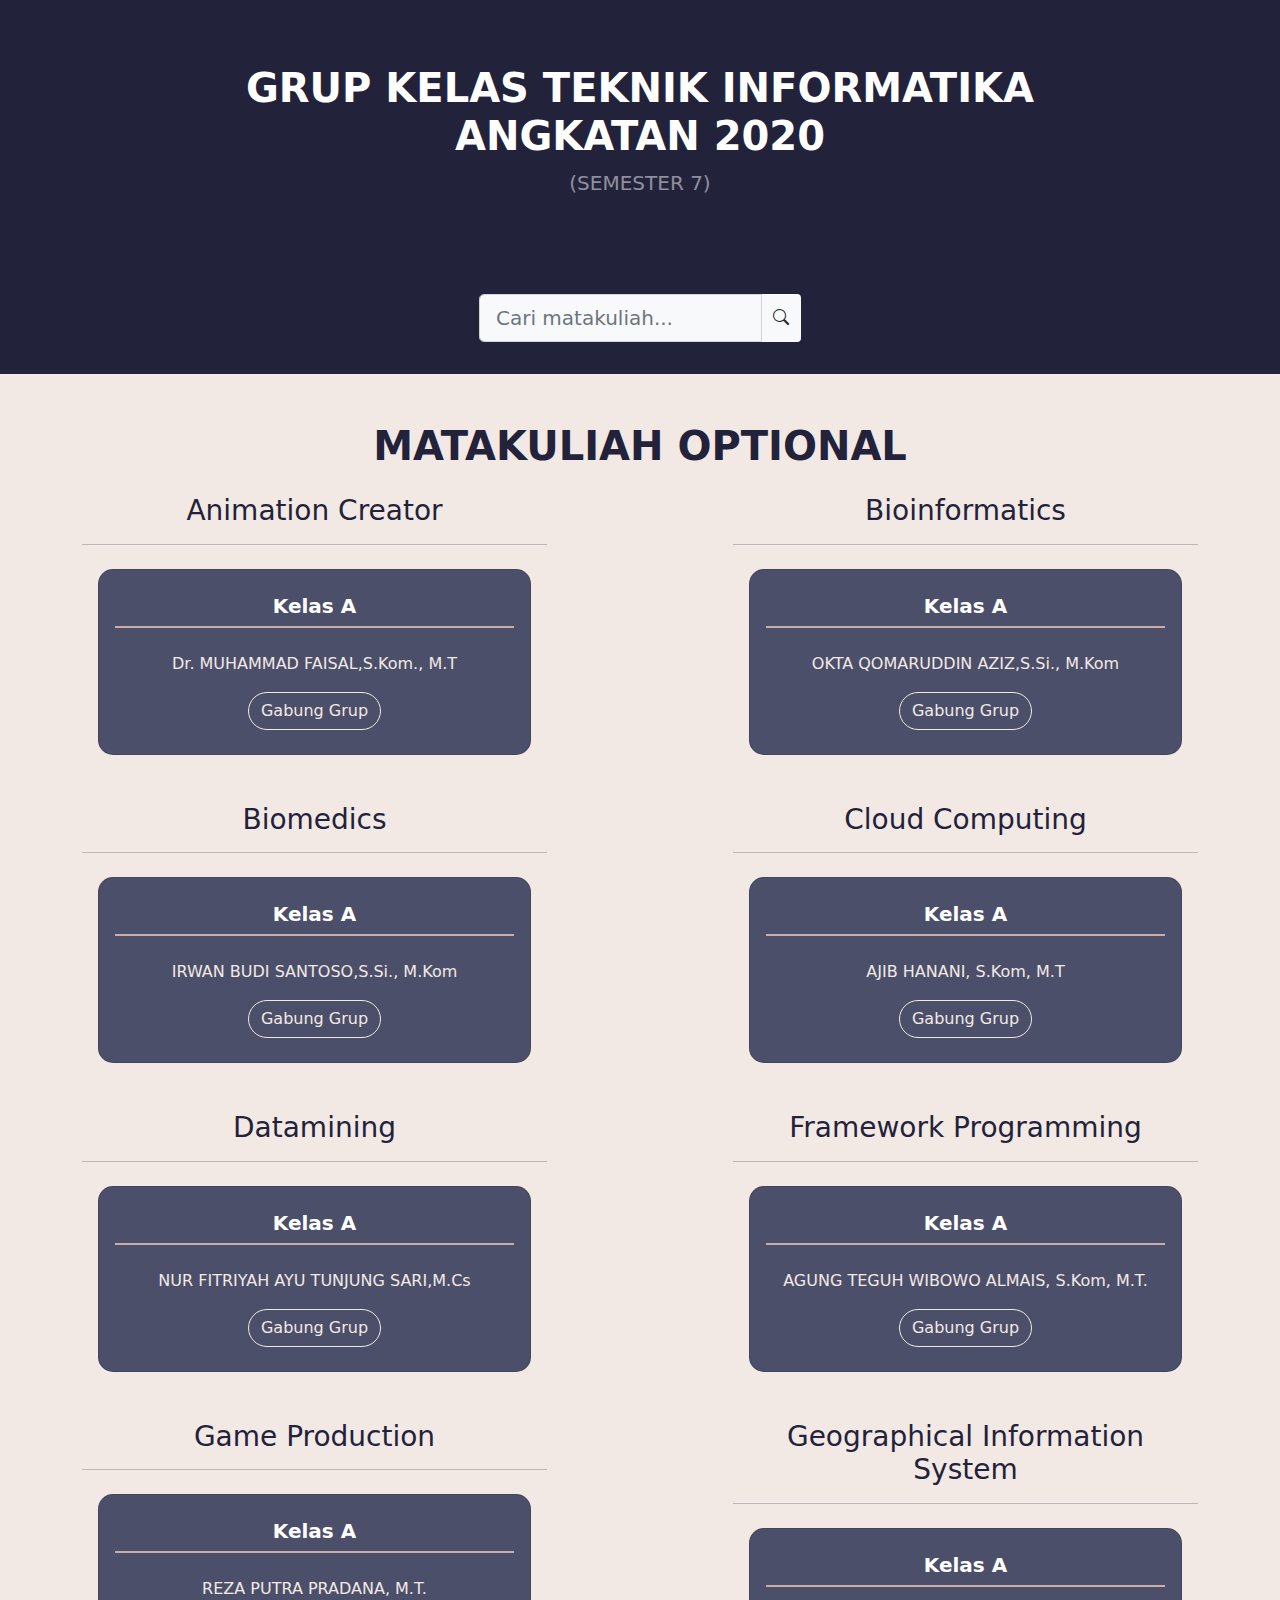
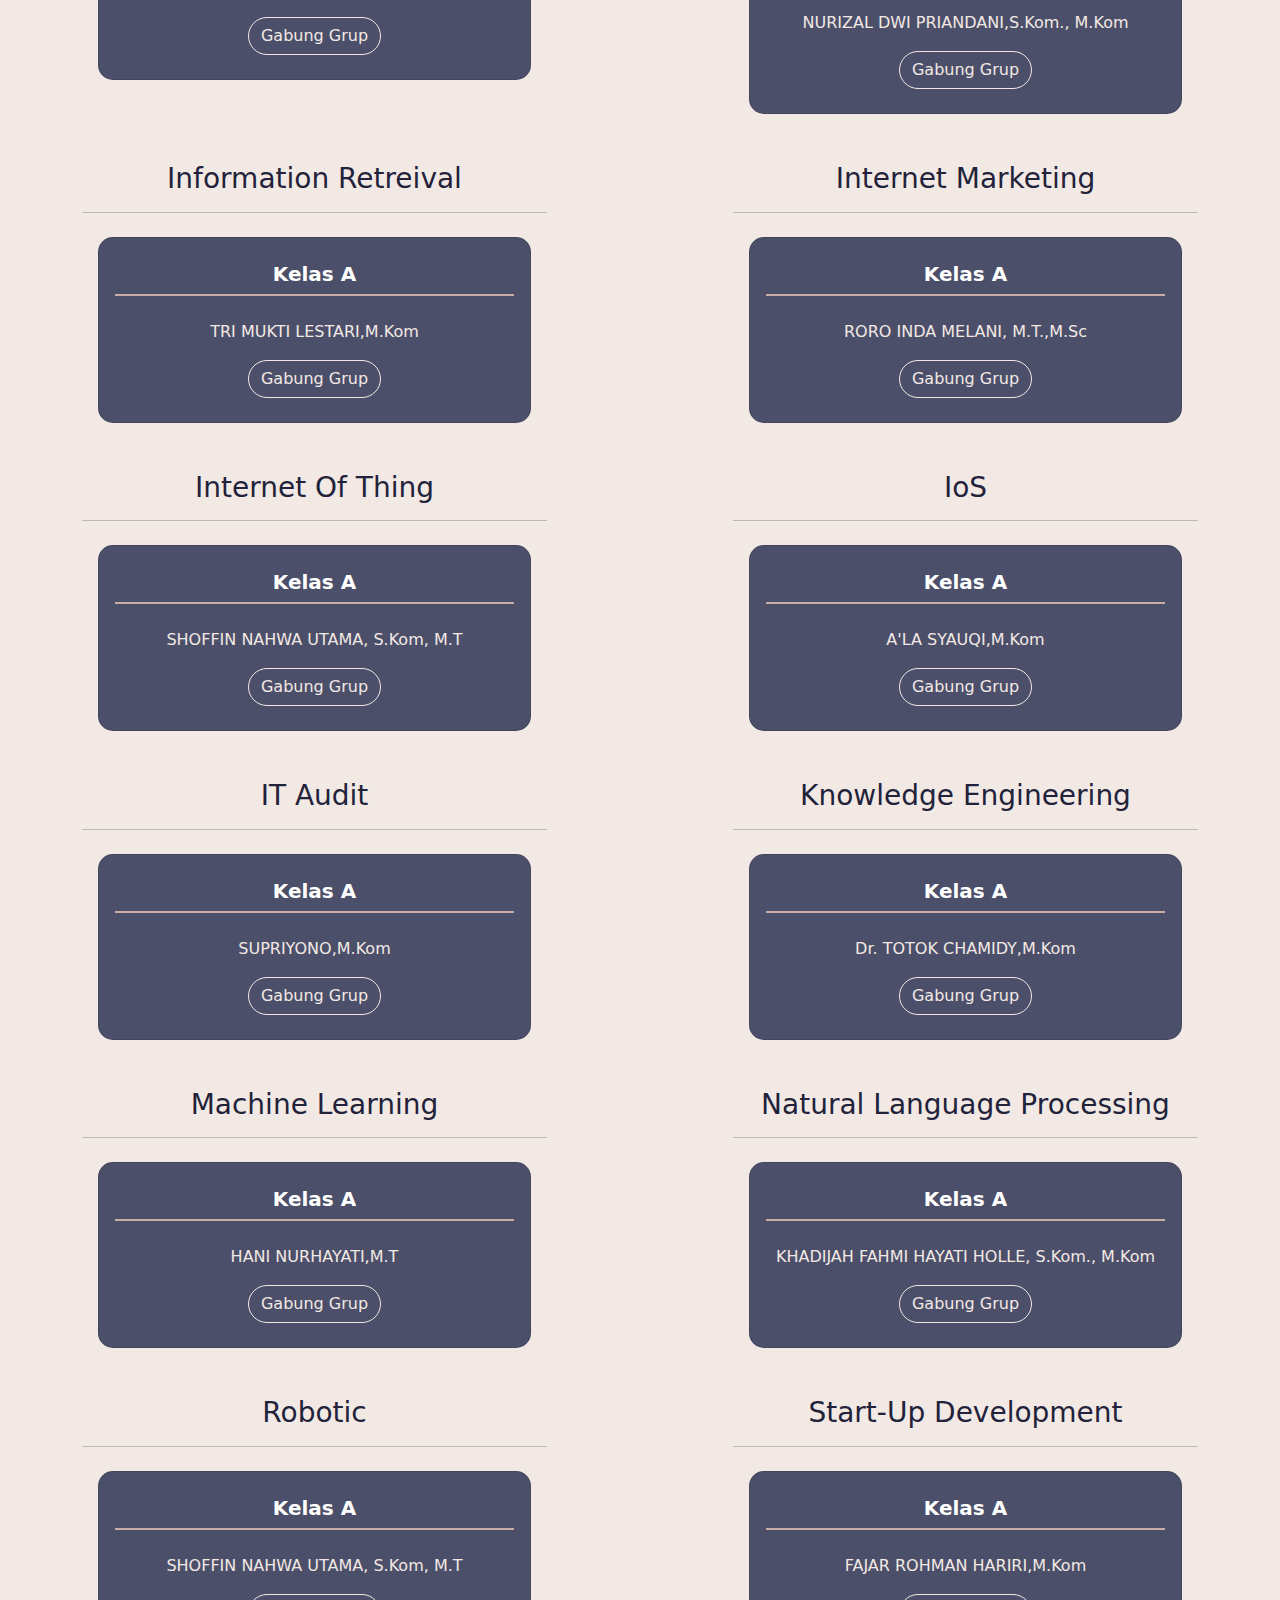
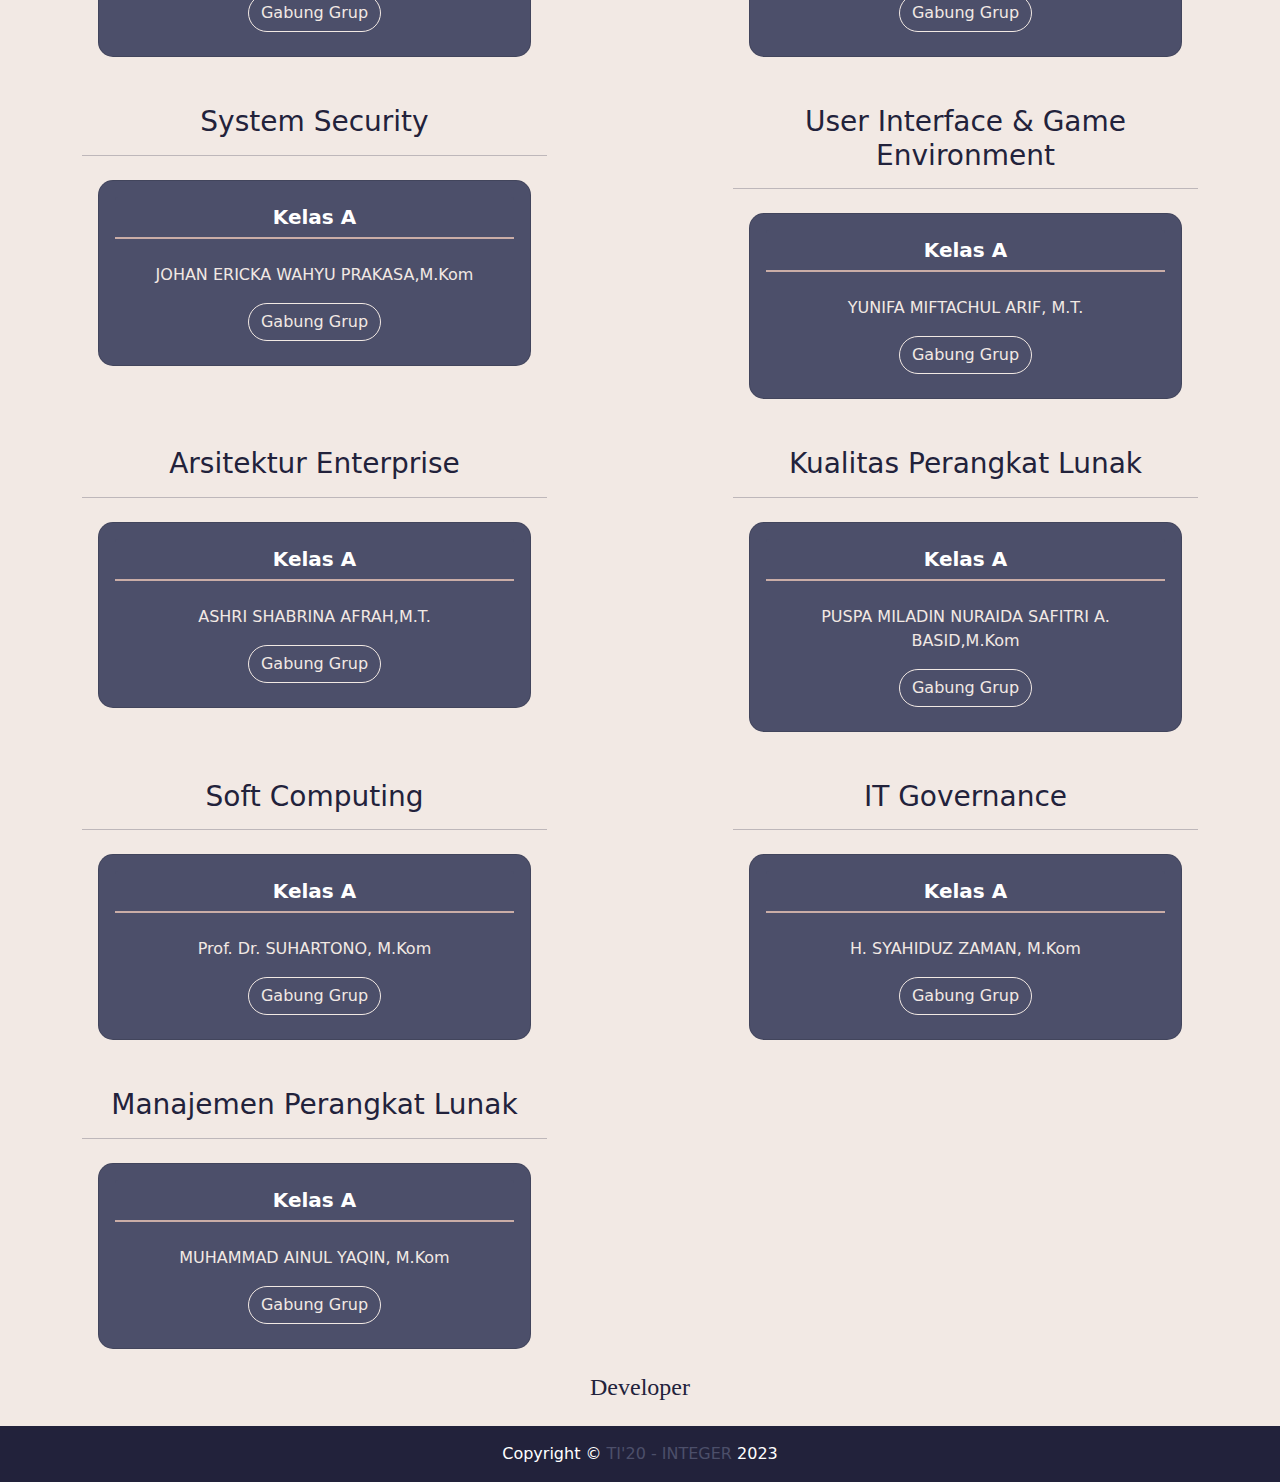
==== commit ccb6437d: "update whatsapp link" ====
--- a/index.html
+++ b/index.html
@@ -67,17 +67,18 @@
                 <div class="card-body">
                   <h5 class="card-header mb-3 text-white fw-bolder">Kelas A</h5>
                   <p class="card-text py-2 my-0">Dr. MUHAMMAD FAISAL,S.Kom., M.T</p>
-                  <a href="https://chat.whatsapp.com/LbeJxF0mto58q38KRX9XjK" class="btn btn-outline-light my-2"
-                    target="_blank">Gabung Grup</a>
-                </div>
-              </div>
-            </div>
-          </div>
-          </section>
-          <!-- Bioinformatics -->
-          <section class="col-md-4 col-lg-5 col-sm-5 px-0">
-            <div class="mb-3" id="bioinfo">
-              <h3><i class="fa-solid fa-circle-plus"></i> Bioinformatics</h2>
+                  <a href="https://chat.whatsapp.com/Ij6HHYhedjODEr44iwi7Ps" class="btn btn-outline-light my-2"
+                    target="_blank">Gabung Grup</a>
+                </div>
+              </div>
+            </div>
+          </div>
+        </section>
+
+        <!-- Bioinformatics -->
+        <section class="col-md-4 col-lg-5 col-sm-5 px-0">
+          <div class="mb-3" id="bioinfo">
+            <h3><i class="fa-solid fa-circle-plus"></i> Bioinformatics</h2>
               <HR>
               </HR>
           </div>
@@ -88,17 +89,18 @@
                 <div class="card-body">
                   <h5 class="card-header mb-3 text-white fw-bolder">Kelas A</h5>
                   <p class="card-text py-2 my-0">OKTA QOMARUDDIN AZIZ,S.Si., M.Kom</p>
-                  <a href="https://chat.whatsapp.com/H3pnEDn0dRXCratUDR700N" class="btn btn-outline-light my-2"
-                    target="_blank">Gabung Grup</a>
-                </div>
-              </div>
-            </div>
-          </div>
-          </section>
-          <!-- Biomedics -->
-          <section class="col-md-4 col-lg-5 col-sm-5 px-0">
-            <div class="mb-3" id="biomed">
-              <h3><i class="fa-solid fa-circle-plus"></i> Biomedics</h2>
+                  <a href="https://chat.whatsapp.com/EOO3jrt8tMzGRs7ljuJUXG" class="btn btn-outline-light my-2"
+                    target="_blank">Gabung Grup</a>
+                </div>
+              </div>
+            </div>
+          </div>
+        </section>
+
+        <!-- Biomedics -->
+        <section class="col-md-4 col-lg-5 col-sm-5 px-0">
+          <div class="mb-3" id="biomed">
+            <h3><i class="fa-solid fa-circle-plus"></i> Biomedics</h2>
               <HR>
               </HR>
           </div>
@@ -109,17 +111,18 @@
                 <div class="card-body">
                   <h5 class="card-header mb-3 text-white fw-bolder">Kelas A</h5>
                   <p class="card-text py-2 my-0">IRWAN BUDI SANTOSO,S.Si., M.Kom</p>
-                  <a href="https://chat.whatsapp.com/IW78A4kXiuZKbOmnJ58Oyd" class="btn btn-outline-light my-2"
-                    target="_blank">Gabung Grup</a>
-                </div>
-              </div>
-            </div>
-          </div>
-          </section>
-          <!-- Cloud Computing -->
-          <section class="col-md-4 col-lg-5 col-sm-5 px-0">
-            <div class="mb-3" id="cloud">
-              <h3><i class="fa-solid fa-circle-plus"></i> Cloud Computing</h2>
+                  <a href="https://chat.whatsapp.com/FDPGLUmN9JH2egh10R4EBE" class="btn btn-outline-light my-2"
+                    target="_blank">Gabung Grup</a>
+                </div>
+              </div>
+            </div>
+          </div>
+        </section>
+
+        <!-- Cloud Computing -->
+        <section class="col-md-4 col-lg-5 col-sm-5 px-0">
+          <div class="mb-3" id="cloud">
+            <h3><i class="fa-solid fa-circle-plus"></i> Cloud Computing</h2>
               <HR>
               </HR>
           </div>
@@ -130,17 +133,18 @@
                 <div class="card-body">
                   <h5 class="card-header mb-3 text-white fw-bolder">Kelas A</h5>
                   <p class="card-text py-2 my-0">AJIB HANANI, S.Kom, M.T</p>
-                  <a href="https://chat.whatsapp.com/JNBDYY33C3e960qFwdRKgA" class="btn btn-outline-light my-2"
-                    target="_blank">Gabung Grup</a>
-                </div>
-              </div>
-            </div>
-          </div>
-          </section>
-          <!-- Datamining -->
-          <section class="col-md-4 col-lg-5 col-sm-5 px-0">
-            <div class="mb-3" id="data">
-              <h3><i class="fa-solid fa-circle-plus"></i> Datamining</h2>
+                  <a href="https://chat.whatsapp.com/Hq4taaZzTLSBemkTFRtsno" class="btn btn-outline-light my-2"
+                    target="_blank">Gabung Grup</a>
+                </div>
+              </div>
+            </div>
+          </div>
+        </section>
+
+        <!-- Datamining -->
+        <section class="col-md-4 col-lg-5 col-sm-5 px-0">
+          <div class="mb-3" id="data">
+            <h3><i class="fa-solid fa-circle-plus"></i> Datamining</h2>
               <HR>
               </HR>
           </div>
@@ -151,17 +155,18 @@
                 <div class="card-body">
                   <h5 class="card-header mb-3 text-white fw-bolder">Kelas A</h5>
                   <p class="card-text py-2 my-0">NUR FITRIYAH AYU TUNJUNG SARI,M.Cs</p>
-                  <a href="https://chat.whatsapp.com/BsTBMwahxxp7mwW9uowKft" class="btn btn-outline-light my-2"
-                    target="_blank">Gabung Grup</a>
-                </div>
-              </div>
-            </div>
-          </div>
-          </section>
-          <!-- Framework Programming -->
-          <section class="col-md-4 col-lg-5 col-sm-5 px-0">
-            <div class="mb-3" id="frame">
-              <h3><i class="fa-solid fa-circle-plus"></i> Framework Programming</h2>
+                  <a href="https://chat.whatsapp.com/LnxLTEVmERcCMew1BGN39E" class="btn btn-outline-light my-2"
+                    target="_blank">Gabung Grup</a>
+                </div>
+              </div>
+            </div>
+          </div>
+        </section>
+
+        <!-- Framework Programming -->
+        <section class="col-md-4 col-lg-5 col-sm-5 px-0">
+          <div class="mb-3" id="frame">
+            <h3><i class="fa-solid fa-circle-plus"></i> Framework Programming</h2>
               <HR>
               </HR>
           </div>
@@ -172,17 +177,39 @@
                 <div class="card-body">
                   <h5 class="card-header mb-3 text-white fw-bolder">Kelas A</h5>
                   <p class="card-text py-2 my-0">AGUNG TEGUH WIBOWO ALMAIS, S.Kom, M.T.</p>
-                  <a href="https://chat.whatsapp.com/Kd6Gh1IFk8dEUhH5AXDPcj" class="btn btn-outline-light my-2"
-                    target="_blank">Gabung Grup</a>
-                </div>
-              </div>
-            </div>
-          </div>
-          </section>
-          <!-- Geographical Information System -->
-          <section class="col-md-4 col-lg-5 col-sm-5 px-0">
-            <div class="mb-3" id="gis">
-              <h3><i class="fa-solid fa-circle-plus"></i> Geographical Information System</h2>
+                  <a href="https://chat.whatsapp.com/FNCbic4Laaw2mmS6P6SUox" class="btn btn-outline-light my-2"
+                    target="_blank">Gabung Grup</a>
+                </div>
+              </div>
+            </div>
+          </div>
+        </section>
+<!-- Game Production -->
+<section class="col-md-4 col-lg-5 col-sm-5 px-0">
+  <div class="mb-3" id="gis">
+    <h3><i class="fa-solid fa-circle-plus"></i> Game Production</h2>
+      <HR>
+      </HR>
+  </div>
+
+  <div class="row mx-1 my-4 justify-content-around">
+    <div class="col">
+      <div class="card text-center">
+        <div class="card-body">
+          <h5 class="card-header mb-3 text-white fw-bolder">Kelas A</h5>
+          <p class="card-text py-2 my-0">REZA PUTRA PRADANA, M.T.</p>
+          <a href="https://chat.whatsapp.com/KFbBXRmYI1BK83ppifHKow" class="btn btn-outline-light my-2"
+            target="_blank">Gabung Grup</a>
+        </div>
+      </div>
+    </div>
+  </div>
+</section>
+
+        <!-- Geographical Information System -->
+        <section class="col-md-4 col-lg-5 col-sm-5 px-0">
+          <div class="mb-3" id="gis">
+            <h3><i class="fa-solid fa-circle-plus"></i> Geographical Information System</h2>
               <HR>
               </HR>
           </div>
@@ -193,17 +220,18 @@
                 <div class="card-body">
                   <h5 class="card-header mb-3 text-white fw-bolder">Kelas A</h5>
                   <p class="card-text py-2 my-0">NURIZAL DWI PRIANDANI,S.Kom., M.Kom</p>
-                  <a href="https://chat.whatsapp.com/DcakGwqRjyP3kwbBkHM14L" class="btn btn-outline-light my-2"
-                    target="_blank">Gabung Grup</a>
-                </div>
-              </div>
-            </div>
-          </div>
-          </section>
-          <!-- Information Retreival -->
-          <section class="col-md-4 col-lg-5 col-sm-5 px-0">
-            <div class="mb-3" id="infoRet">
-              <h3><i class="fa-solid fa-circle-plus"></i> Information Retreival</h2>
+                  <a href="https://chat.whatsapp.com/Gfnap8OLEdoDnZ695GLqSB" class="btn btn-outline-light my-2"
+                    target="_blank">Gabung Grup</a>
+                </div>
+              </div>
+            </div>
+          </div>
+        </section>
+
+        <!-- Information Retreival -->
+        <section class="col-md-4 col-lg-5 col-sm-5 px-0">
+          <div class="mb-3" id="infoRet">
+            <h3><i class="fa-solid fa-circle-plus"></i> Information Retreival</h2>
               <HR>
               </HR>
           </div>
@@ -214,59 +242,62 @@
                 <div class="card-body">
                   <h5 class="card-header mb-3 text-white fw-bolder">Kelas A</h5>
                   <p class="card-text py-2 my-0">TRI MUKTI LESTARI,M.Kom</p>
-                  <a href="https://chat.whatsapp.com/KnDcpcGcs7iCGCcYT0v6VD" class="btn btn-outline-light my-2"
-                    target="_blank">Gabung Grup</a>
-                </div>
-              </div>
-            </div>
-          </div>
-          </section>
-          <!-- Internet Marketing -->
-          <section class="col-md-4 col-lg-5 col-sm-5 px-0">
-            <div class="mb-3" id="inMar">
-              <h3><i class="fa-solid fa-circle-plus"></i> Internet Marketing</h2>
-              <HR>
-              </HR>
-          </div>
-
-          <div class="row mx-1 my-4 justify-content-around">
-            <div class="col">
-              <div class="card text-center">
-                <div class="card-body">
-                  <h5 class="card-header mb-3 text-white fw-bolder">Kelas A</h5>
-                  <p class="card-text py-2 my-0">RORO INDA MELANI, M.T.,M.ScM</p>
-                  <a href="https://chat.whatsapp.com/GM42q6pePm9JOQRb91RMNw" class="btn btn-outline-light my-2"
-                    target="_blank">Gabung Grup</a>
-                </div>
-              </div>
-            </div>
-          </div>
-          </section>
-          <!-- Internet Of Thing -->
-          <section class="col-md-4 col-lg-5 col-sm-5 px-0">
-            <div class="mb-3" id="IoT">
-              <h3><i class="fa-solid fa-circle-plus"></i> Internet Of Thing</h2>
-              <HR>
-              </HR>
-          </div>
-
-          <div class="row mx-1 my-4 justify-content-around">
-            <div class="col">
-              <div class="card text-center">
-                <div class="card-body">
-                  <h5 class="card-header mb-3 text-white fw-bolder">Kelas A</h5>
-                  <p class="card-text py-2 my-0">JUNIARDI NUR FADILA,M.T.</p>
-                  <a href="https://chat.whatsapp.com/L29tw0OPR0o6KlyRR5ll9J" class="btn btn-outline-light my-2"
-                    target="_blank">Gabung Grup</a>
-                </div>
-              </div>
-            </div>
-          </div>
-          </section>
-          <!-- IoS -->
-          <section class="col-md-4 col-lg-5 col-sm-5 px-0">
-            <div class="mb-3" id="IoS">
-              <h3><i class="fa-solid fa-circle-plus"></i> IoS</h2>
+                  <a href="https://chat.whatsapp.com/IAlI5DGfCwnIpP6yl7bCSB" class="btn btn-outline-light my-2"
+                    target="_blank">Gabung Grup</a>
+                </div>
+              </div>
+            </div>
+          </div>
+        </section>
+
+        <!-- Internet Marketing -->
+        <section class="col-md-4 col-lg-5 col-sm-5 px-0">
+          <div class="mb-3" id="inMar">
+            <h3><i class="fa-solid fa-circle-plus"></i> Internet Marketing</h2>
+              <HR>
+              </HR>
+          </div>
+
+          <div class="row mx-1 my-4 justify-content-around">
+            <div class="col">
+              <div class="card text-center">
+                <div class="card-body">
+                  <h5 class="card-header mb-3 text-white fw-bolder">Kelas A</h5>
+                  <p class="card-text py-2 my-0">RORO INDA MELANI, M.T.,M.Sc</p>
+                  <a href="https://chat.whatsapp.com/FxC9U7jF4cS3jNwjZiJFVo" class="btn btn-outline-light my-2"
+                    target="_blank">Gabung Grup</a>
+                </div>
+              </div>
+            </div>
+          </div>
+        </section>
+
+        <!-- Internet Of Thing -->
+        <section class="col-md-4 col-lg-5 col-sm-5 px-0">
+          <div class="mb-3" id="IoT">
+            <h3><i class="fa-solid fa-circle-plus"></i> Internet Of Thing</h2>
+              <HR>
+              </HR>
+          </div>
+
+          <div class="row mx-1 my-4 justify-content-around">
+            <div class="col">
+              <div class="card text-center">
+                <div class="card-body">
+                  <h5 class="card-header mb-3 text-white fw-bolder">Kelas A</h5>
+                  <p class="card-text py-2 my-0">SHOFFIN NAHWA UTAMA, S.Kom, M.T</p>
+                  <a href="https://chat.whatsapp.com/IFopFxS7lcJAwf7T2KWzx1" class="btn btn-outline-light my-2"
+                    target="_blank">Gabung Grup</a>
+                </div>
+              </div>
+            </div>
+          </div>
+        </section>
+
+        <!-- IoS -->
+        <section class="col-md-4 col-lg-5 col-sm-5 px-0">
+          <div class="mb-3" id="IoS">
+            <h3><i class="fa-solid fa-circle-plus"></i> IoS</h2>
               <HR>
               </HR>
           </div>
@@ -277,17 +308,18 @@
                 <div class="card-body">
                   <h5 class="card-header mb-3 text-white fw-bolder">Kelas A</h5>
                   <p class="card-text py-2 my-0">A'LA SYAUQI,M.Kom</p>
-                  <a href="https://chat.whatsapp.com/DR1lKXEbC1l8eIBz8Vj8pZ" class="btn btn-outline-light my-2"
-                    target="_blank">Gabung Grup</a>
-                </div>
-              </div>
-            </div>
-          </div>
-          </section>
-          <!-- IT Audit -->
-          <section class="col-md-4 col-lg-5 col-sm-5 px-0">
-            <div class="mb-3" id="Audit">
-              <h3><i class="fa-solid fa-circle-plus"></i> IT Audit</h2>
+                  <a href="https://chat.whatsapp.com/CsaywNX5kHA2B7xVLf35FK" class="btn btn-outline-light my-2"
+                    target="_blank">Gabung Grup</a>
+                </div>
+              </div>
+            </div>
+          </div>
+        </section>
+
+        <!-- IT Audit -->
+        <section class="col-md-4 col-lg-5 col-sm-5 px-0">
+          <div class="mb-3" id="Audit">
+            <h3><i class="fa-solid fa-circle-plus"></i> IT Audit</h2>
               <HR>
               </HR>
           </div>
@@ -298,38 +330,40 @@
                 <div class="card-body">
                   <h5 class="card-header mb-3 text-white fw-bolder">Kelas A</h5>
                   <p class="card-text py-2 my-0">SUPRIYONO,M.Kom</p>
-                  <a href="https://chat.whatsapp.com/KdwZSt41DVL7khoSsHTUjD" class="btn btn-outline-light my-2"
-                    target="_blank">Gabung Grup</a>
-                </div>
-              </div>
-            </div>
-          </div>
-          </section>
-          <!-- Knowledge Engineering -->
-          <section class="col-md-4 col-lg-5 col-sm-5 px-0">
-            <div class="mb-3" id="Knowledge">
-              <h3><i class="fa-solid fa-circle-plus"></i> Knowledge Engineering</h2>
-              <HR>
-              </HR>
-          </div>
-
-          <div class="row mx-1 my-4 justify-content-around">
-            <div class="col">
-              <div class="card text-center">
-                <div class="card-body">
-                  <h5 class="card-header mb-3 text-white fw-bolder">Kelas A</h5>
-                  <p class="card-text py-2 my-0">ASHRI SHABRINA AFRAH,M.T.</p>
-                  <a href="https://chat.whatsapp.com/D43EuJyw6NgF8GcparnTm8" class="btn btn-outline-light my-2"
-                    target="_blank">Gabung Grup</a>
-                </div>
-              </div>
-            </div>
-          </div>
-          </section>
-          <!-- Machine Learning -->
-          <section class="col-md-4 col-lg-5 col-sm-5 px-0">
-            <div class="mb-3" id="ML">
-              <h3><i class="fa-solid fa-circle-plus"></i> Machine Learning</h2>
+                  <a href="https://chat.whatsapp.com/CQuYG8KQI0R3W7TFf8nyLB" class="btn btn-outline-light my-2"
+                    target="_blank">Gabung Grup</a>
+                </div>
+              </div>
+            </div>
+          </div>
+        </section>
+
+        <!-- Knowledge Engineering -->
+        <section class="col-md-4 col-lg-5 col-sm-5 px-0">
+          <div class="mb-3" id="Knowledge">
+            <h3><i class="fa-solid fa-circle-plus"></i> Knowledge Engineering</h2>
+              <HR>
+              </HR>
+          </div>
+
+          <div class="row mx-1 my-4 justify-content-around">
+            <div class="col">
+              <div class="card text-center">
+                <div class="card-body">
+                  <h5 class="card-header mb-3 text-white fw-bolder">Kelas A</h5>
+                  <p class="card-text py-2 my-0">Dr. TOTOK CHAMIDY,M.Kom</p>
+                  <a href="https://chat.whatsapp.com/JSirESL2IUtKMl0ydUHBYt" class="btn btn-outline-light my-2"
+                    target="_blank">Gabung Grup</a>
+                </div>
+              </div>
+            </div>
+          </div>
+        </section>
+
+        <!-- Machine Learning -->
+        <section class="col-md-4 col-lg-5 col-sm-5 px-0">
+          <div class="mb-3" id="ML">
+            <h3><i class="fa-solid fa-circle-plus"></i> Machine Learning</h2>
               <HR>
               </HR>
           </div>
@@ -340,17 +374,18 @@
                 <div class="card-body">
                   <h5 class="card-header mb-3 text-white fw-bolder">Kelas A</h5>
                   <p class="card-text py-2 my-0">HANI NURHAYATI,M.T</p>
-                  <a href="https://chat.whatsapp.com/K4FVdIdvld674n8GD2texK" class="btn btn-outline-light my-2"
-                    target="_blank">Gabung Grup</a>
-                </div>
-              </div>
-            </div>
-          </div>
-          </section>
-          <!-- Natural Language Processing -->
-          <section class="col-md-4 col-lg-5 col-sm-5 px-0">
-            <div class="mb-3" id="NLP">
-              <h3><i class="fa-solid fa-circle-plus"></i> Natural Language Processing</h2>
+                  <a href="https://chat.whatsapp.com/CEqI1zliRCbDRFyVv4R46z" class="btn btn-outline-light my-2"
+                    target="_blank">Gabung Grup</a>
+                </div>
+              </div>
+            </div>
+          </div>
+        </section>
+
+        <!-- Natural Language Processing -->
+        <section class="col-md-4 col-lg-5 col-sm-5 px-0">
+          <div class="mb-3" id="NLP">
+            <h3><i class="fa-solid fa-circle-plus"></i> Natural Language Processing</h2>
               <HR>
               </HR>
           </div>
@@ -361,17 +396,18 @@
                 <div class="card-body">
                   <h5 class="card-header mb-3 text-white fw-bolder">Kelas A</h5>
                   <p class="card-text py-2 my-0">KHADIJAH FAHMI HAYATI HOLLE, S.Kom., M.Kom</p>
-                  <a href="https://chat.whatsapp.com/GL2iP32IASdJ3gGihFUKlM" class="btn btn-outline-light my-2"
-                    target="_blank">Gabung Grup</a>
-                </div>
-              </div>
-            </div>
-          </div>
-          </section>
-          <!-- Robotic -->
-          <section class="col-md-4 col-lg-5 col-sm-5 px-0">
-            <div class="mb-3" id="Robot">
-              <h3><i class="fa-solid fa-circle-plus"></i> Robotic</h2>
+                  <a href="https://chat.whatsapp.com/Ckl5xG5GsYX7UWiyZc6KIh" class="btn btn-outline-light my-2"
+                    target="_blank">Gabung Grup</a>
+                </div>
+              </div>
+            </div>
+          </div>
+        </section>
+
+        <!-- Robotic -->
+        <section class="col-md-4 col-lg-5 col-sm-5 px-0">
+          <div class="mb-3" id="Robot">
+            <h3><i class="fa-solid fa-circle-plus"></i> Robotic</h2>
               <HR>
               </HR>
           </div>
@@ -382,34 +418,14 @@
                 <div class="card-body">
                   <h5 class="card-header mb-3 text-white fw-bolder">Kelas A</h5>
                   <p class="card-text py-2 my-0">SHOFFIN NAHWA UTAMA, S.Kom, M.T</p>
-                  <a href="https://chat.whatsapp.com/HVGyJdQEUG65NTyk53iigM" class="btn btn-outline-light my-2"
-                    target="_blank">Gabung Grup</a>
-                </div>
-              </div>
-            </div>
-          </div>
-          </section>
-          <!-- Simulation And Modeling -->
-          <!-- <section class="col-md-4 col-lg-5 col-sm-5 px-0">
-                              <div class="mb-3" id="Modeling">
-                                <h3><i class="fa-solid fa-circle-plus"></i> Simulation And Modeling</h2>
-                                <HR>
-                                </HR>
-                              </div>
-
-          <div class="row mx-1 my-4 justify-content-around">
-            <div class="col">
-              <div class="card text-center">
-                <div class="card-body">
-                  <h5 class="card-header mb-3 text-white fw-bolder">Kelas A</h5>
-                  <p class="card-text py-2 my-0">unknown</p>
-                  <a href="https://chat.whatsapp.com/Cm3dngWjXx5IPUdD5IE57x" class="btn btn-outline-light my-2"
-                    target="_blank">Gabung Grup</a>
-                </div>
-              </div>
-            </div>
-          </div>
-          </section> -->
+                  <a href="https://chat.whatsapp.com/Go9TKdSHnWvAENa6vemFzE" class="btn btn-outline-light my-2"
+                    target="_blank">Gabung Grup</a>
+                </div>
+              </div>
+            </div>
+          </div>
+        </section>
+
         <!-- Start-Up Development -->
         <section class="col-md-4 col-lg-5 col-sm-5 px-0">
           <div class="mb-3" id="Start">
@@ -424,17 +440,18 @@
                 <div class="card-body">
                   <h5 class="card-header mb-3 text-white fw-bolder">Kelas A</h5>
                   <p class="card-text py-2 my-0">FAJAR ROHMAN HARIRI,M.Kom</p>
-                  <a href="https://chat.whatsapp.com/LI0p5Hc9ssV2Fadn7O6RMb" class="btn btn-outline-light my-2"
-                    target="_blank">Gabung Grup</a>
-                </div>
-              </div>
-            </div>
-          </div>
-          </section>
-          <!-- System Security -->
-          <section class="col-md-4 col-lg-5 col-sm-5 px-0">
-            <div class="mb-3" id="Secure">
-              <h3><i class="fa-solid fa-circle-plus"></i> System Security</h2>
+                  <a href="https://chat.whatsapp.com/FXoSeftlN3hE61d1sIFFDs" class="btn btn-outline-light my-2"
+                    target="_blank">Gabung Grup</a>
+                </div>
+              </div>
+            </div>
+          </div>
+        </section>
+
+        <!-- System Security -->
+        <section class="col-md-4 col-lg-5 col-sm-5 px-0">
+          <div class="mb-3" id="Secure">
+            <h3><i class="fa-solid fa-circle-plus"></i> System Security</h2>
               <HR>
               </HR>
           </div>
@@ -445,17 +462,18 @@
                 <div class="card-body">
                   <h5 class="card-header mb-3 text-white fw-bolder">Kelas A</h5>
                   <p class="card-text py-2 my-0">JOHAN ERICKA WAHYU PRAKASA,M.Kom</p>
-                  <a href="https://chat.whatsapp.com/LxmBrIuQoOiLfoexKf5xwT" class="btn btn-outline-light my-2"
-                    target="_blank">Gabung Grup</a>
-                </div>
-              </div>
-            </div>
-          </div>
-          </section>
-          <!-- User Interface & Game Environment -->
-          <section class="col-md-4 col-lg-5 col-sm-5 px-0">
-            <div class="mb-3" id="UIGame">
-              <h3><i class="fa-solid fa-circle-plus"></i> User Interface & Game Environment</h2>
+                  <a href="https://chat.whatsapp.com/HJPTNkLpliPJv5t8r081iX" class="btn btn-outline-light my-2"
+                    target="_blank">Gabung Grup</a>
+                </div>
+              </div>
+            </div>
+          </div>
+        </section>
+
+        <!-- User Interface & Game Environment -->
+        <section class="col-md-4 col-lg-5 col-sm-5 px-0">
+          <div class="mb-3" id="UIGame">
+            <h3><i class="fa-solid fa-circle-plus"></i> User Interface & Game Environment</h2>
               <HR>
               </HR>
           </div>
@@ -466,38 +484,40 @@
                 <div class="card-body">
                   <h5 class="card-header mb-3 text-white fw-bolder">Kelas A</h5>
                   <p class="card-text py-2 my-0">YUNIFA MIFTACHUL ARIF, M.T.</p>
-                  <a href="https://chat.whatsapp.com/GvePaeB2Ed48pUMuUXrEHH" class="btn btn-outline-light my-2"
-                    target="_blank">Gabung Grup</a>
-                </div>
-              </div>
-            </div>
-          </div>
-          </section>
-          <!-- Arsitektur Enterprise  -->
-          <section class="col-md-4 col-lg-5 col-sm-5 px-0">
-            <div class="mb-3" id="arsitek">
-              <h3><i class="fa-solid fa-circle-plus"></i> Arsitektur Enterprise </h2>
-              <HR>
-              </HR>
-          </div>
-
-          <div class="row mx-1 my-4 justify-content-around">
-            <div class="col">
-              <div class="card text-center">
-                <div class="card-body">
-                  <h5 class="card-header mb-3 text-white fw-bolder">Kelas A</h5>
-                  <p class="card-text py-2 my-0">AHMAD FAHMI KARAMI,M.Kom</p>
-                  <a href="https://chat.whatsapp.com/LDKrJ1EcrYy0DNdq82LqSc" class="btn btn-outline-light my-2"
-                    target="_blank">Gabung Grup</a>
-                </div>
-              </div>
-            </div>
-          </div>
-          </section>
-          <!-- Kualitas Perangkat Lunak -->
-          <section class="col-md-4 col-lg-5 col-sm-5 px-0">
-            <div class="mb-3" id="KPL">
-              <h3><i class="fa-solid fa-circle-plus"></i> Kualitas Perangkat Lunak</h2>
+                  <a href="https://chat.whatsapp.com/CBVyOeuXo3p9e6W60iAnVG" class="btn btn-outline-light my-2"
+                    target="_blank">Gabung Grup</a>
+                </div>
+              </div>
+            </div>
+          </div>
+        </section>
+
+        <!-- Arsitektur Enterprise  -->
+        <section class="col-md-4 col-lg-5 col-sm-5 px-0">
+          <div class="mb-3" id="arsitek">
+            <h3><i class="fa-solid fa-circle-plus"></i> Arsitektur Enterprise </h2>
+              <HR>
+              </HR>
+          </div>
+
+          <div class="row mx-1 my-4 justify-content-around">
+            <div class="col">
+              <div class="card text-center">
+                <div class="card-body">
+                  <h5 class="card-header mb-3 text-white fw-bolder">Kelas A</h5>
+                  <p class="card-text py-2 my-0">ASHRI SHABRINA AFRAH,M.T.</p>
+                  <a href="https://chat.whatsapp.com/HjoqrPkL5Hk1zL2pvFklTp" class="btn btn-outline-light my-2"
+                    target="_blank">Gabung Grup</a>
+                </div>
+              </div>
+            </div>
+          </div>
+        </section>
+
+        <!-- Kualitas Perangkat Lunak -->
+        <section class="col-md-4 col-lg-5 col-sm-5 px-0">
+          <div class="mb-3" id="KPL">
+            <h3><i class="fa-solid fa-circle-plus"></i> Kualitas Perangkat Lunak</h2>
               <HR>
               </HR>
           </div>
@@ -508,17 +528,18 @@
                 <div class="card-body">
                   <h5 class="card-header mb-3 text-white fw-bolder">Kelas A</h5>
                   <p class="card-text py-2 my-0">PUSPA MILADIN NURAIDA SAFITRI A. BASID,M.Kom</p>
-                  <a href="https://chat.whatsapp.com/J5Cg3MEP4HELXNnNid12hz" class="btn btn-outline-light my-2"
-                    target="_blank">Gabung Grup</a>
-                </div>
-              </div>
-            </div>
-          </div>
-          </section>
-          <!-- Soft Computing -->
-          <section class="col-md-4 col-lg-5 col-sm-5 px-0">
-            <div class="mb-3" id="Soft">
-              <h3><i class="fa-solid fa-circle-plus"></i> Soft Computing</h2>
+                  <a href="https://chat.whatsapp.com/K9pf72wrwhsHmbwQ90idoj" class="btn btn-outline-light my-2"
+                    target="_blank">Gabung Grup</a>
+                </div>
+              </div>
+            </div>
+          </div>
+        </section>
+
+        <!-- Soft Computing -->
+        <section class="col-md-4 col-lg-5 col-sm-5 px-0">
+          <div class="mb-3" id="Soft">
+            <h3><i class="fa-solid fa-circle-plus"></i> Soft Computing</h2>
               <HR>
               </HR>
           </div>
@@ -529,17 +550,18 @@
                 <div class="card-body">
                   <h5 class="card-header mb-3 text-white fw-bolder">Kelas A</h5>
                   <p class="card-text py-2 my-0">Prof. Dr. SUHARTONO, M.Kom</p>
-                  <a href="https://chat.whatsapp.com/BJaYIAsK3dv1ynypIHxdvU" class="btn btn-outline-light my-2"
-                    target="_blank">Gabung Grup</a>
-                </div>
-              </div>
-            </div>
-          </div>
-          </section>
-          <!-- IT Governance -->
-          <section class="col-md-4 col-lg-5 col-sm-5 px-0">
-            <div class="mb-3" id="Govern">
-              <h3><i class="fa-solid fa-circle-plus"></i> IT Governance</h2>
+                  <a href="https://chat.whatsapp.com/HcEz66fZhad9eFGFNCwj8w" class="btn btn-outline-light my-2"
+                    target="_blank">Gabung Grup</a>
+                </div>
+              </div>
+            </div>
+          </div>
+        </section>
+
+        <!-- IT Governance -->
+        <section class="col-md-4 col-lg-5 col-sm-5 px-0">
+          <div class="mb-3" id="Govern">
+            <h3><i class="fa-solid fa-circle-plus"></i> IT Governance</h2>
               <HR>
               </HR>
           </div>
@@ -550,17 +572,18 @@
                 <div class="card-body">
                   <h5 class="card-header mb-3 text-white fw-bolder">Kelas A</h5>
                   <p class="card-text py-2 my-0">H. SYAHIDUZ ZAMAN, M.Kom</p>
-                  <a href="https://chat.whatsapp.com/EfGatbTiTJA0iyLGaj8r6e" class="btn btn-outline-light my-2"
-                    target="_blank">Gabung Grup</a>
-                </div>
-              </div>
-            </div>
-          </div>
-          </section>
-          <!-- Manajemen Perangkat Lunak -->
-          <section class="col-md-4 col-lg-5 col-sm-5 px-0">
-            <div class="mb-3" id="MPL">
-              <h3><i class="fa-solid fa-circle-plus"></i> Manajemen Perangkat Lunak</h2>
+                  <a href="https://chat.whatsapp.com/E2OuNmk5Wyc0Rw2gUT9Gjq" class="btn btn-outline-light my-2"
+                    target="_blank">Gabung Grup</a>
+                </div>
+              </div>
+            </div>
+          </div>
+        </section>
+
+        <!-- Manajemen Perangkat Lunak -->
+        <section class="col-md-4 col-lg-5 col-sm-5 px-0">
+          <div class="mb-3" id="MPL">
+            <h3><i class="fa-solid fa-circle-plus"></i> Manajemen Perangkat Lunak</h2>
               <HR>
               </HR>
           </div>
@@ -571,16 +594,16 @@
                 <div class="card-body">
                   <h5 class="card-header mb-3 text-white fw-bolder">Kelas A</h5>
                   <p class="card-text py-2 my-0">MUHAMMAD AINUL YAQIN, M.Kom</p>
-                  <a href="https://chat.whatsapp.com/HVrbfKQ8joF6pqnWPVD02r" class="btn btn-outline-light my-2"
-                    target="_blank">Gabung Grup</a>
-                </div>
-              </div>
-            </div>
-          </div>
-          </section>
-          </div>
-          </div>
-          </div>
+                  <a href="https://chat.whatsapp.com/JSirESL2IUtKMl0ydUHBYt" class="btn btn-outline-light my-2"
+                    target="_blank">Gabung Grup</a>
+                </div>
+              </div>
+            </div>
+          </div>
+        </section>
+        </div>
+        </div>
+        </div>
   </div>
 
   <script>
@@ -610,16 +633,12 @@
 
   <div class="tim">
     <h4>
-      <a onclick="myFunction()" id="myBtn" style="cursor: pointer;">Contributor</a>
+      <a onclick="myFunction()" id="myBtn" style="cursor: pointer;">Developer</a>
     </h4>
     <form>
       <h5>
         <span id="dots"> </span><span id="more" class="my-5" style="color: #22223B">
-          200605110105
-          <br />200605110107
-          <br />200605110111
-          <br />200605110144
-          <br />200605110170
+          <a href="https://www.instagram.com/naufalbakh_/" target="_blank">200605110105</a>
         </span>
       </h5>
 
@@ -631,11 +650,11 @@
 
           if (dots.style.display === "none") {
             dots.style.display = "block";
-            btnText.innerHTML = "Contributor";
+            btnText.innerHTML = "Developer";
             moreText.style.display = "none";
           } else {
             dots.style.display = "none";
-            btnText.innerHTML = "Thanks to ...";
+            btnText.innerHTML = "Follow More";
             moreText.style.display = "block";
           }
         }
@@ -645,7 +664,7 @@
 
 
   <!-- Footer-->
-  <footer class="py-3 bg-dark">
+  <footer class="mt-4 py-3 bg-dark">
     <div class="container">
       <p class="m-0 text-center text-white">Copyright &copy; <a href="https://www.instagram.com/integer_20/">TI'20 -
           INTEGER</a> 2023</p>
@@ -657,33 +676,4 @@
   <script src="js/scripts.js"></script>
 </body>
 
-</html>
-
-<!-- 
-Animation Creator
-Bioinformatics
-Biomedics
-Cloud Computing
-Datamining
-Framework Programming
-Geographical Information System
-Information Retreival
-Internet Marketing
-Internet Of Thing
-Ios
-It Audit
-Knowledge Engineering
-Machine Learning
-Natural Language Processing
-Robotic
-Simulation And Modeling
-Start-Up Development
-System Security
-User Interface & Game Environment
-
-Arsitektur Enterprise 
-Kualitas Perangkat Lunak 
-Soft Computing 
-It Governance 
-Manajemen Perangkat Lunak
- -->+</html>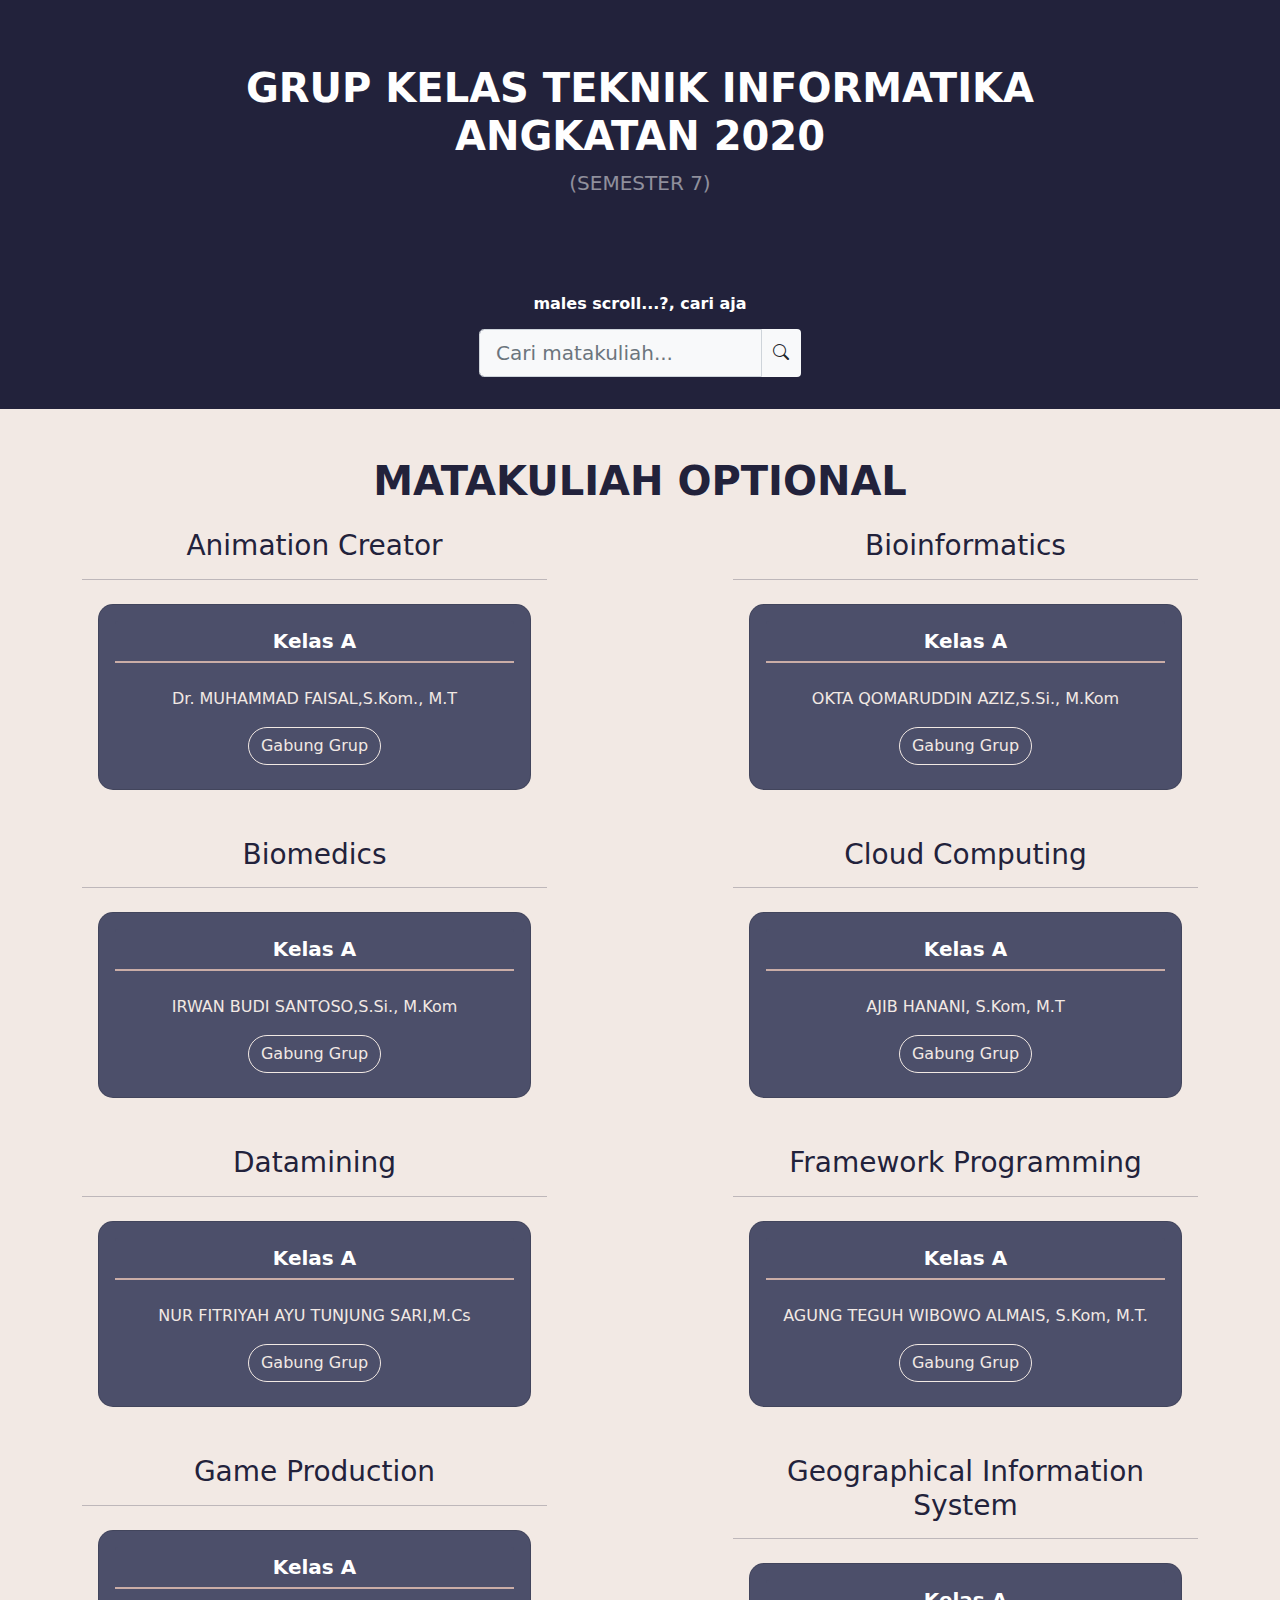
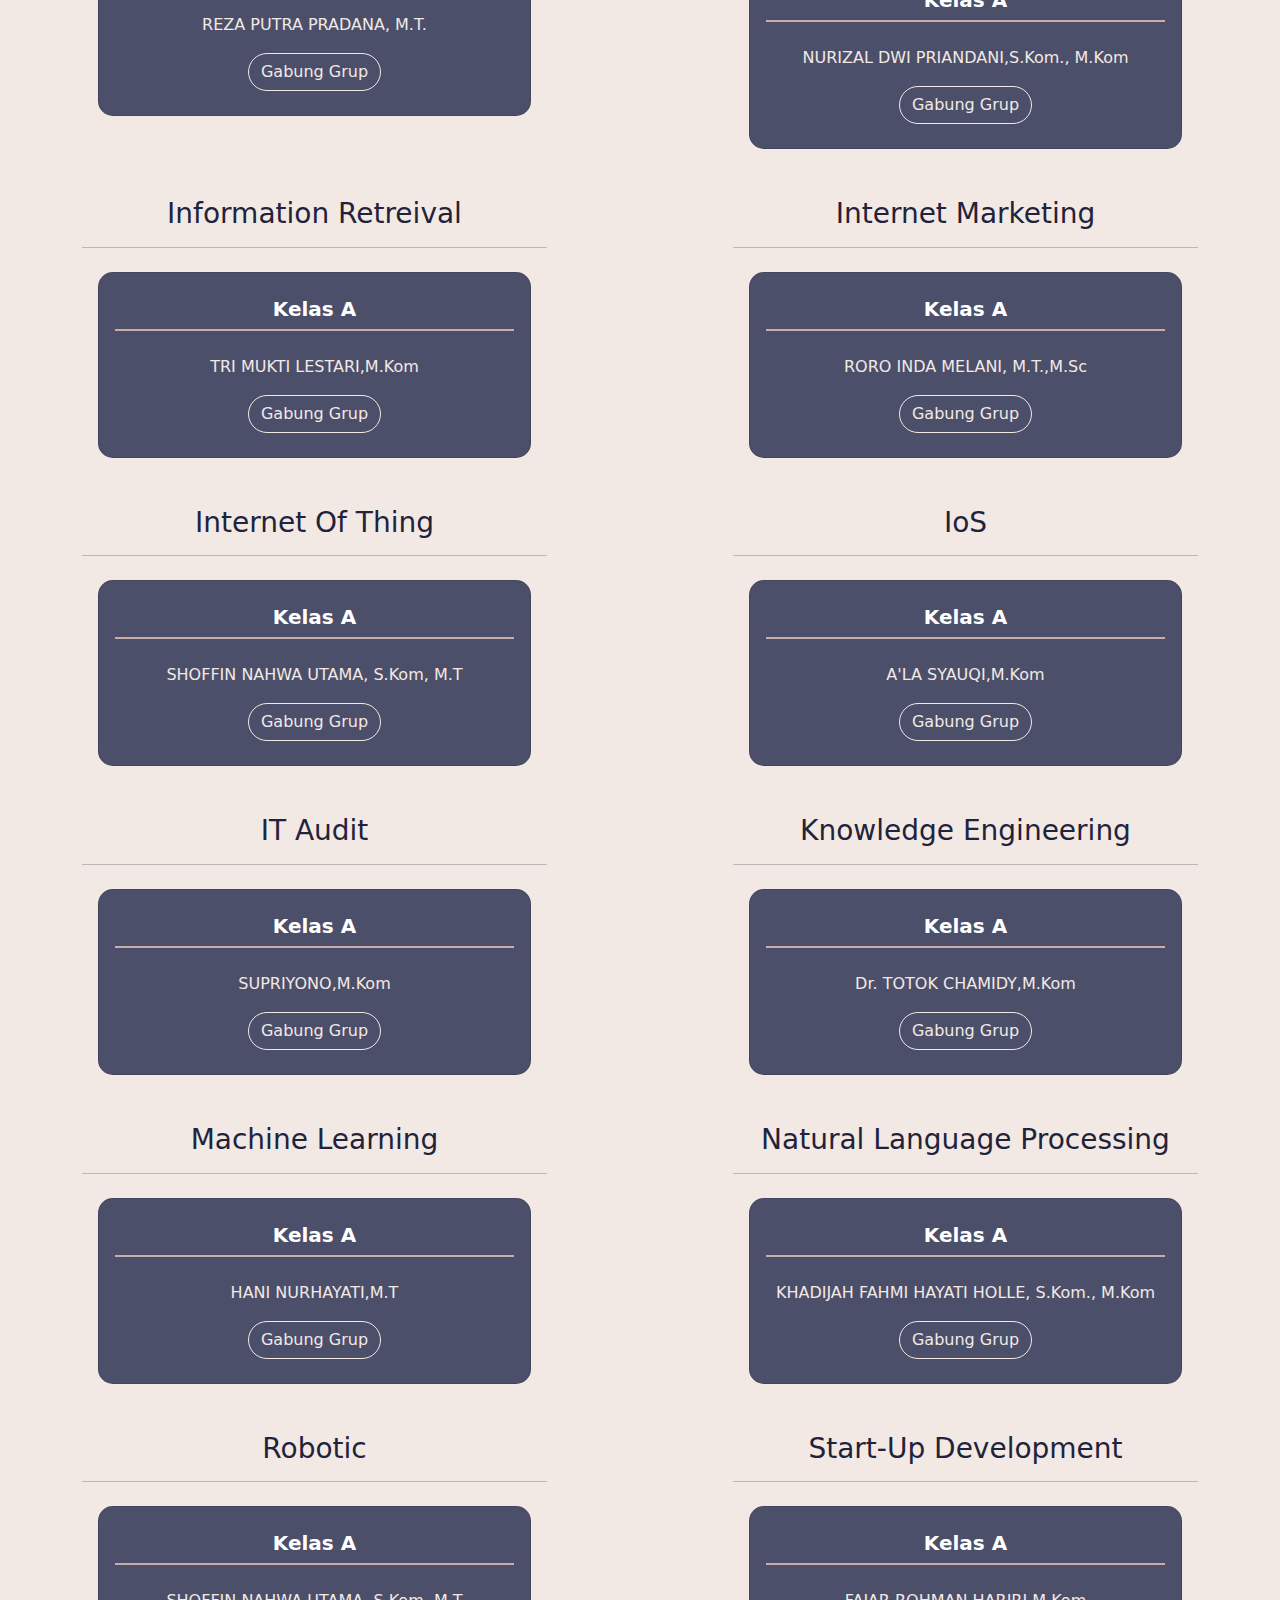
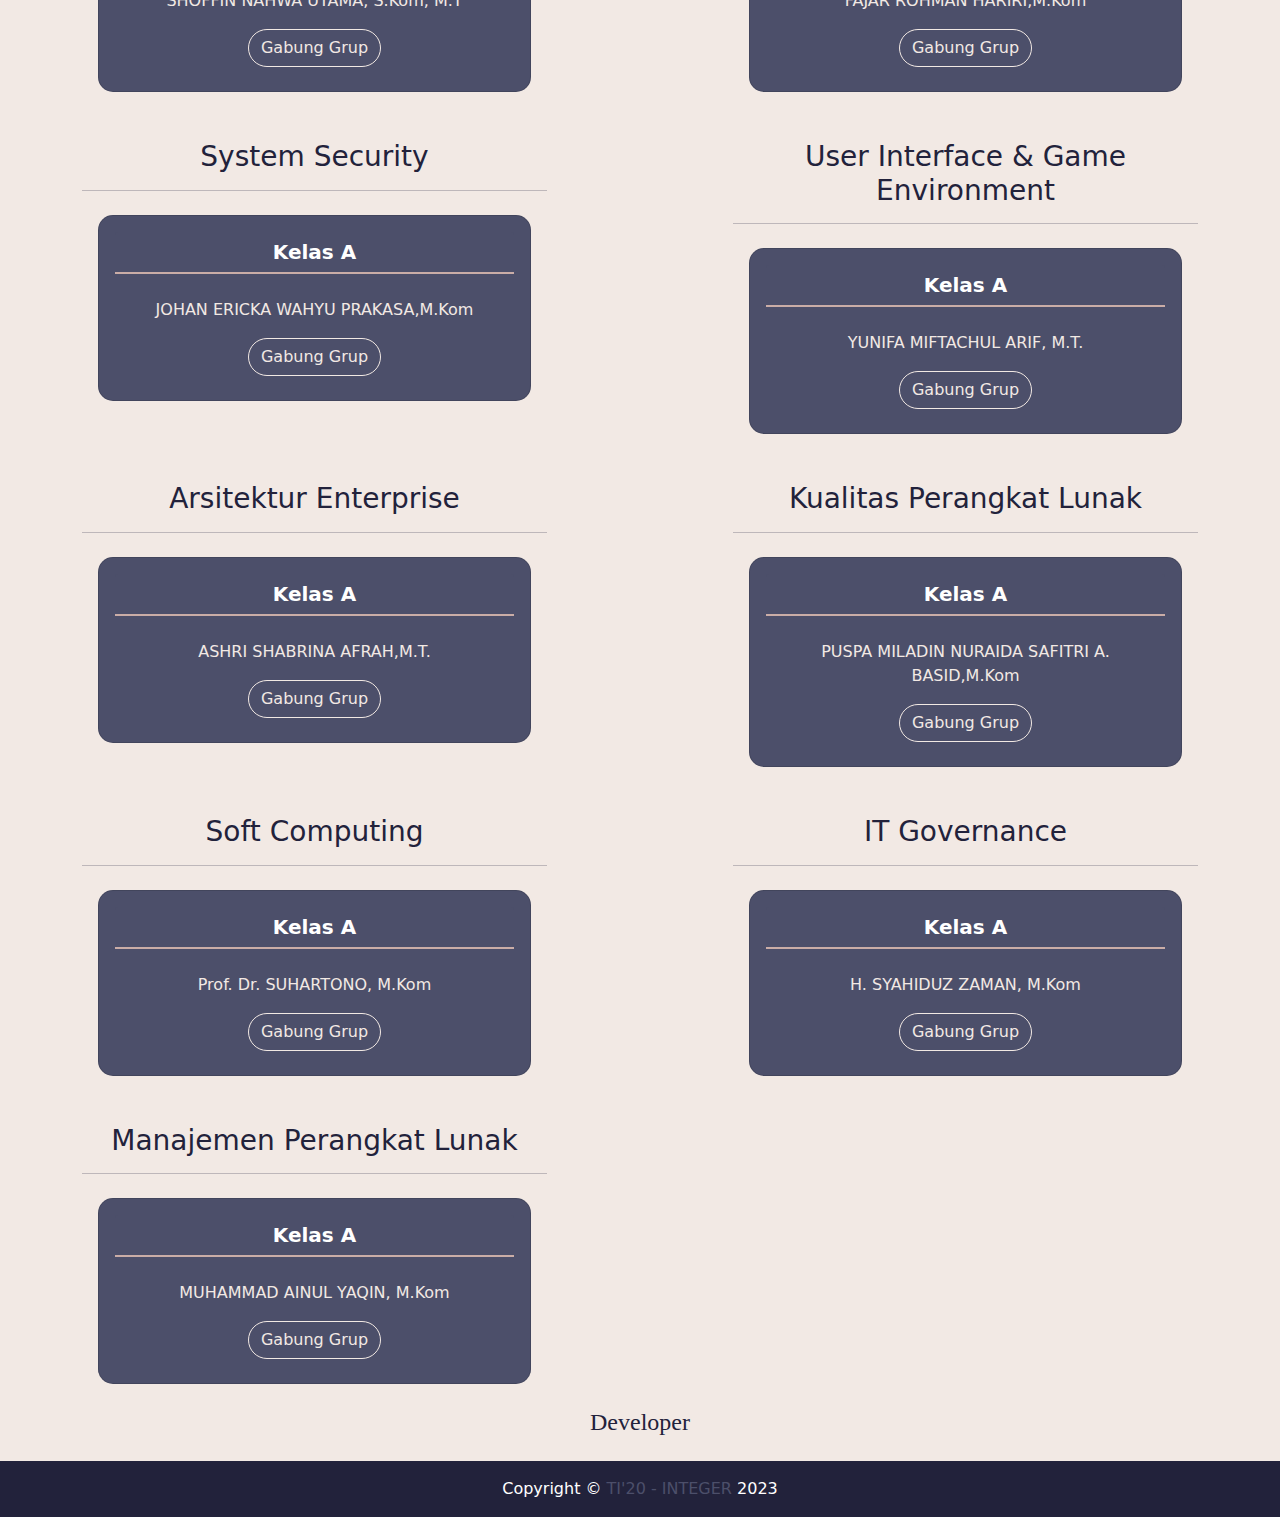
==== commit 512a400e: "add text" ====
--- a/index.html
+++ b/index.html
@@ -29,6 +29,7 @@
   <nav class="navbar navbar-dark bg-dark">
     <div class="container justify-content-center">
       <div id="searchBar" class="my-4">
+        <h6 class="mb-3 text-white fw-bolder text-center">males scroll...?, cari aja</h6>
         <div class="input-group">
           <input type="text" id="searchInput" class="form-control form-control-lg bg-light" placeholder="Cari matakuliah...">
           <span class="input-group-text border-0 bg-light">
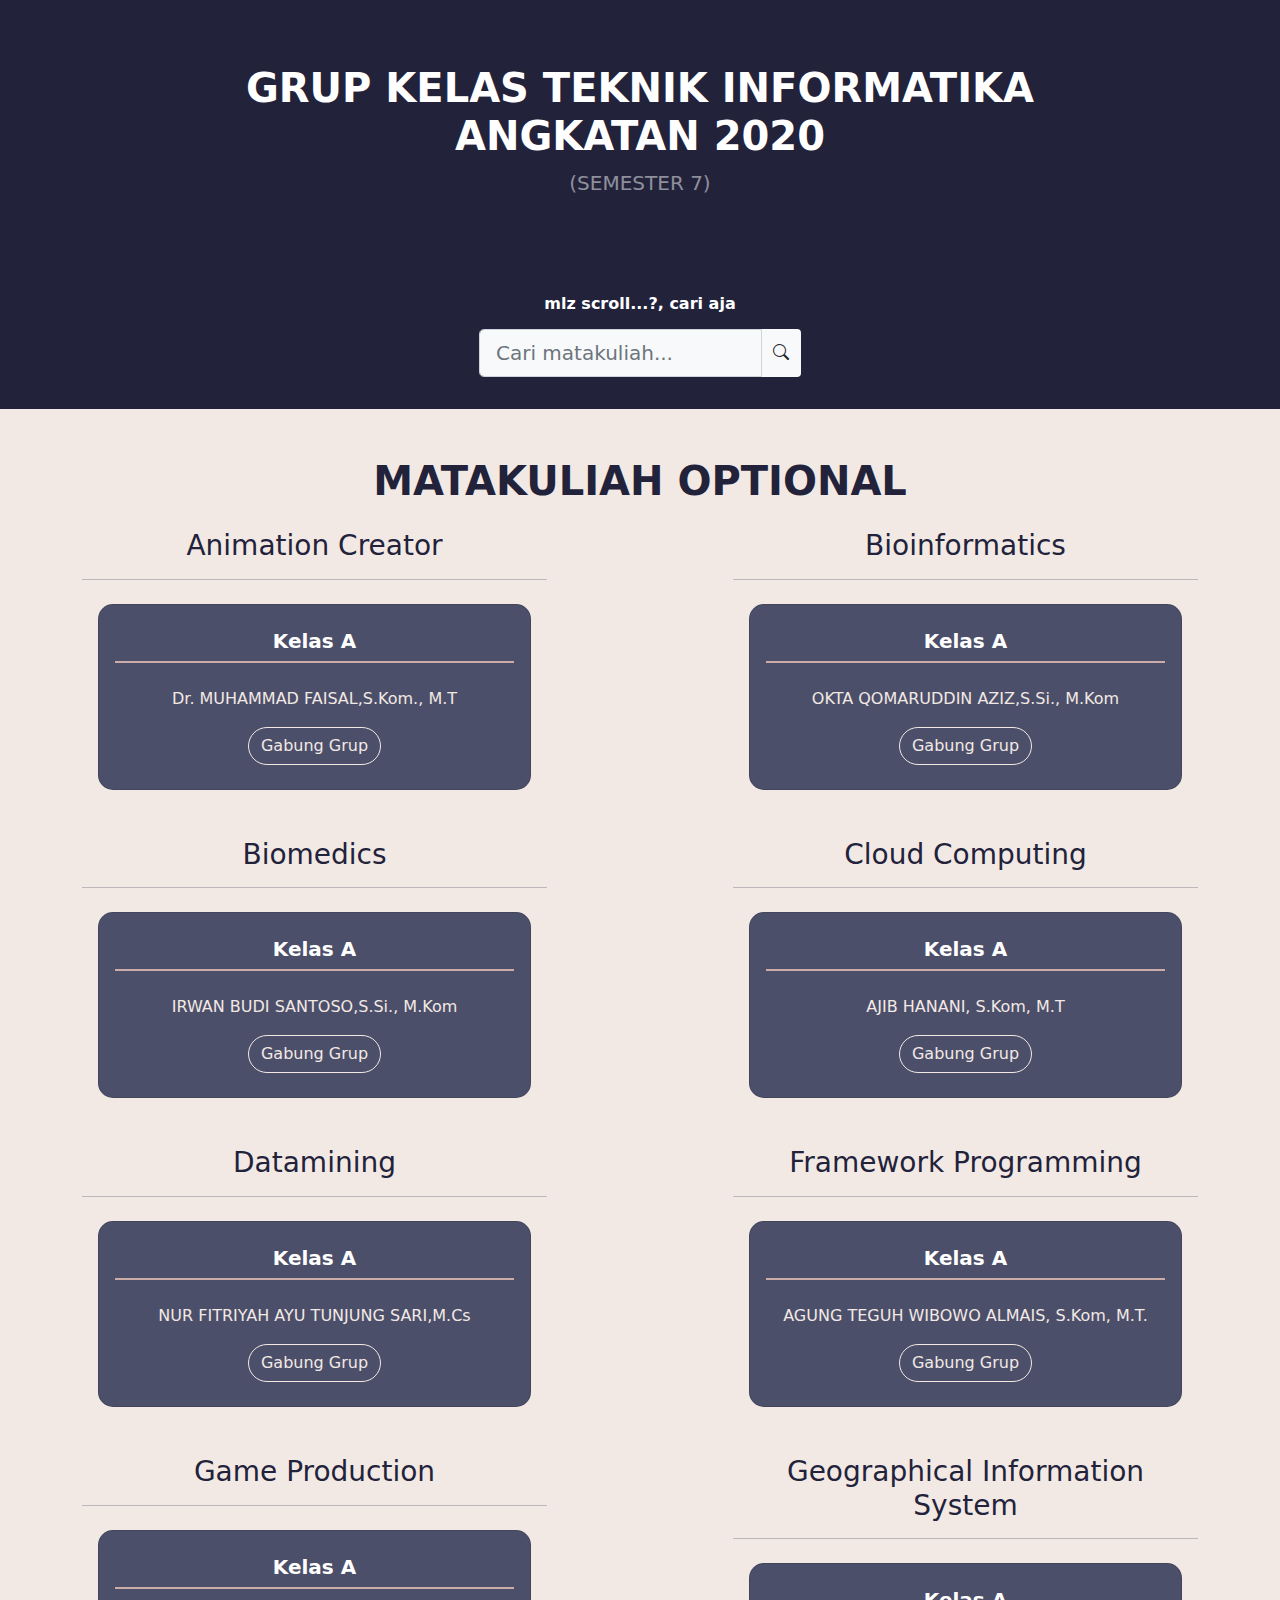
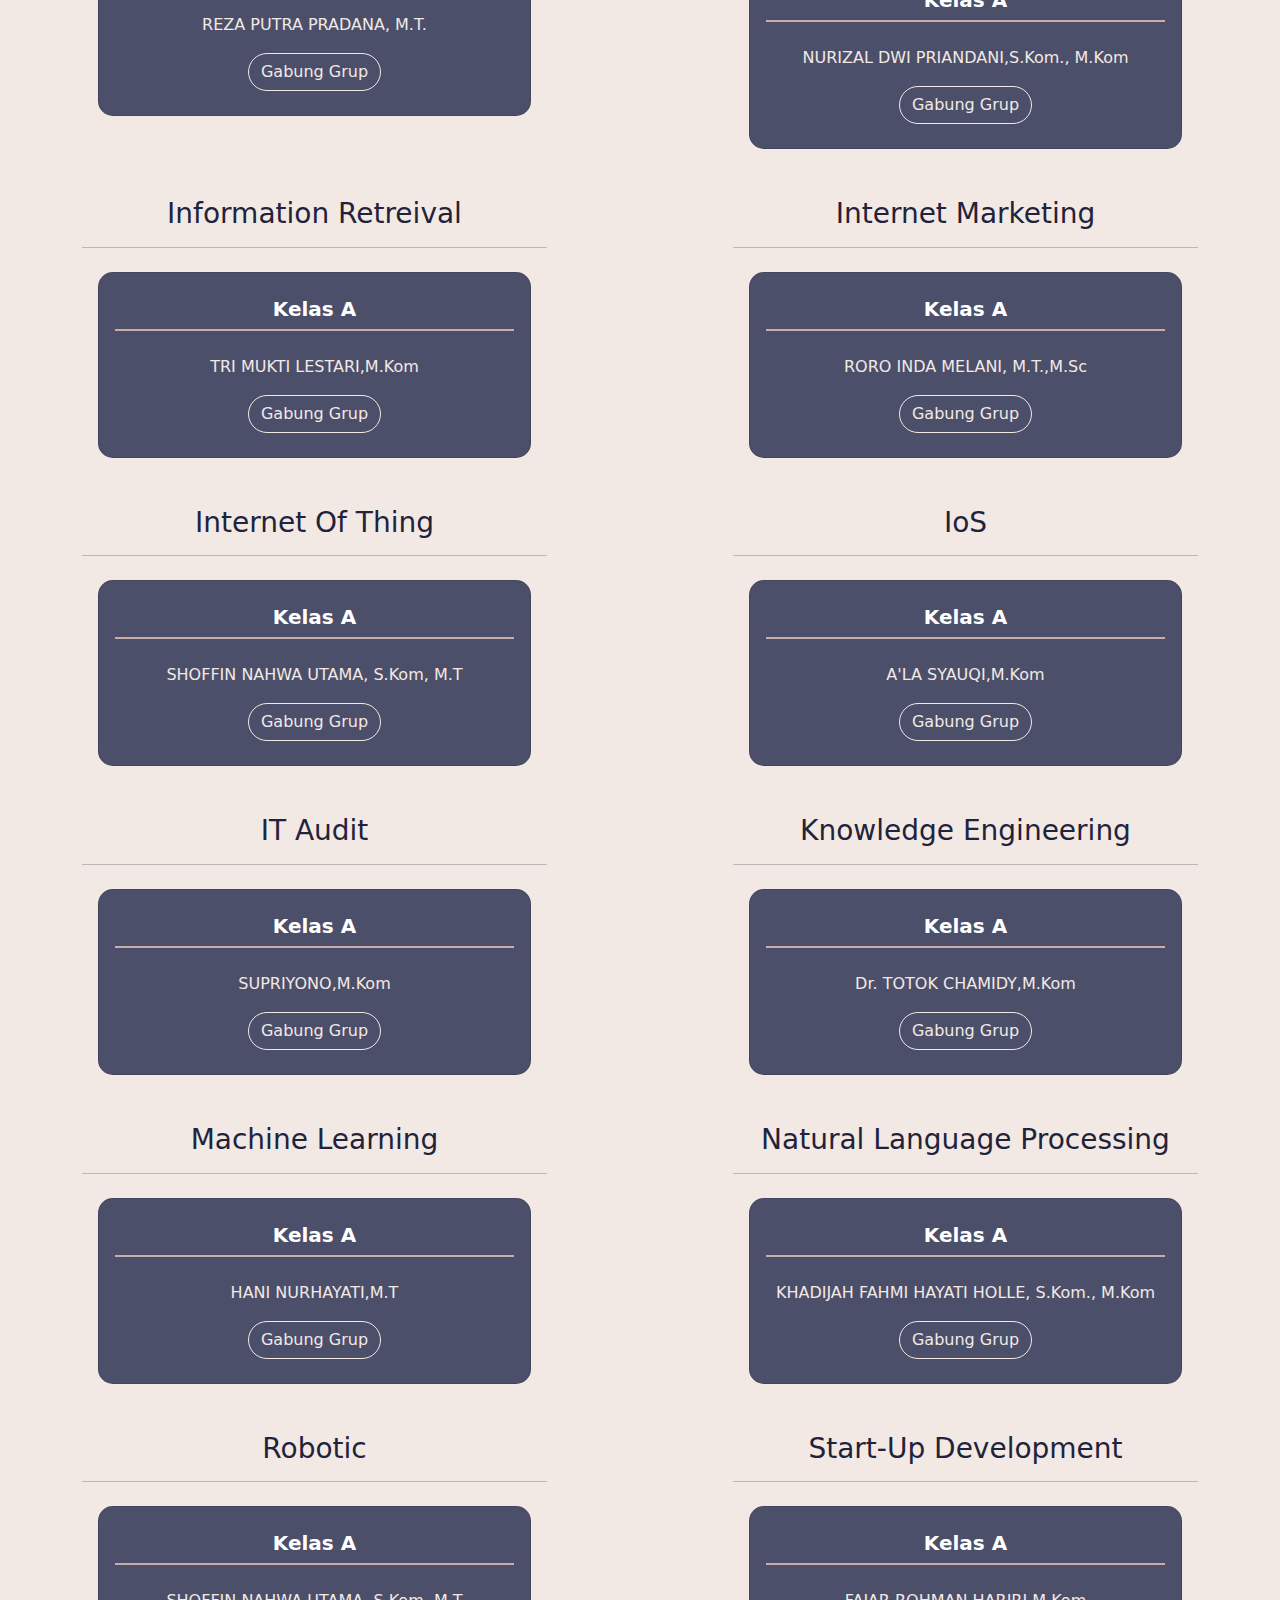
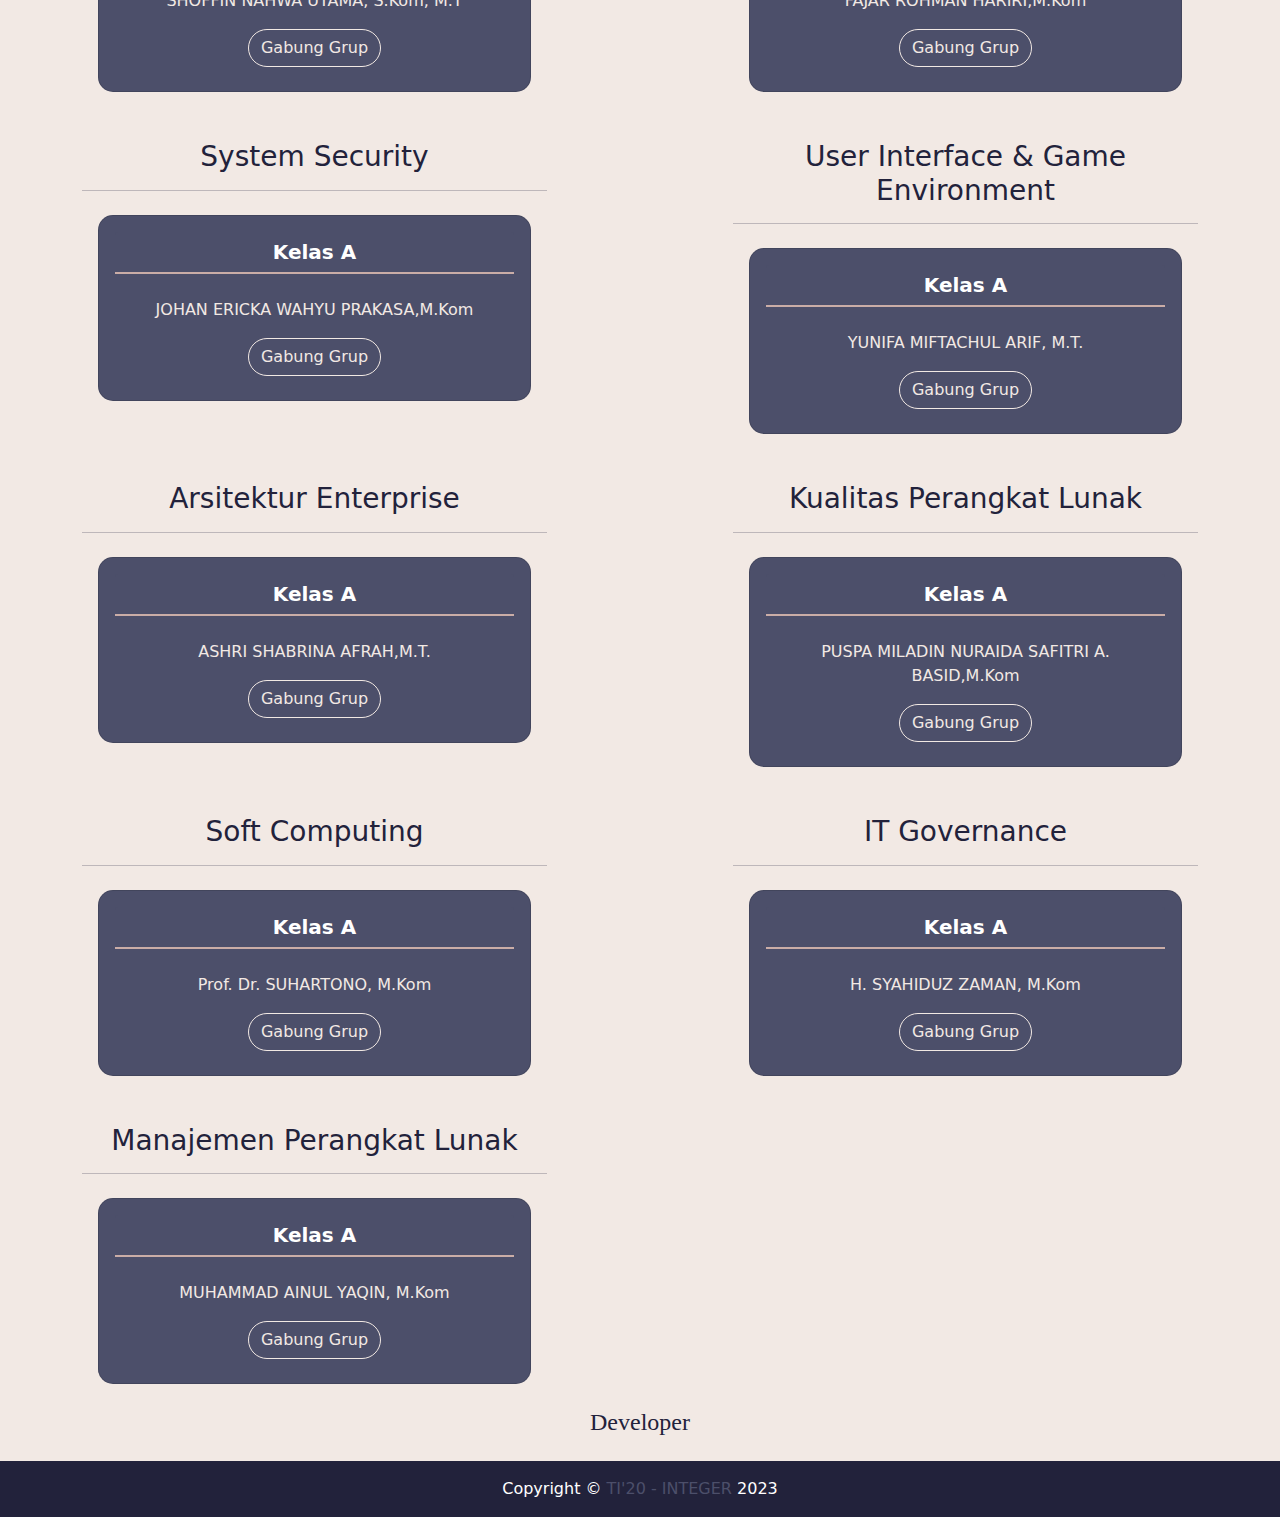
==== commit 115b8ea8: "add alay text" ====
--- a/index.html
+++ b/index.html
@@ -29,7 +29,7 @@
   <nav class="navbar navbar-dark bg-dark">
     <div class="container justify-content-center">
       <div id="searchBar" class="my-4">
-        <h6 class="mb-3 text-white fw-bolder text-center">males scroll...?, cari aja</h6>
+        <h6 class="mb-3 text-white fw-bolder text-center">mlz scroll...?, cari aja</h6>
         <div class="input-group">
           <input type="text" id="searchInput" class="form-control form-control-lg bg-light" placeholder="Cari matakuliah...">
           <span class="input-group-text border-0 bg-light">
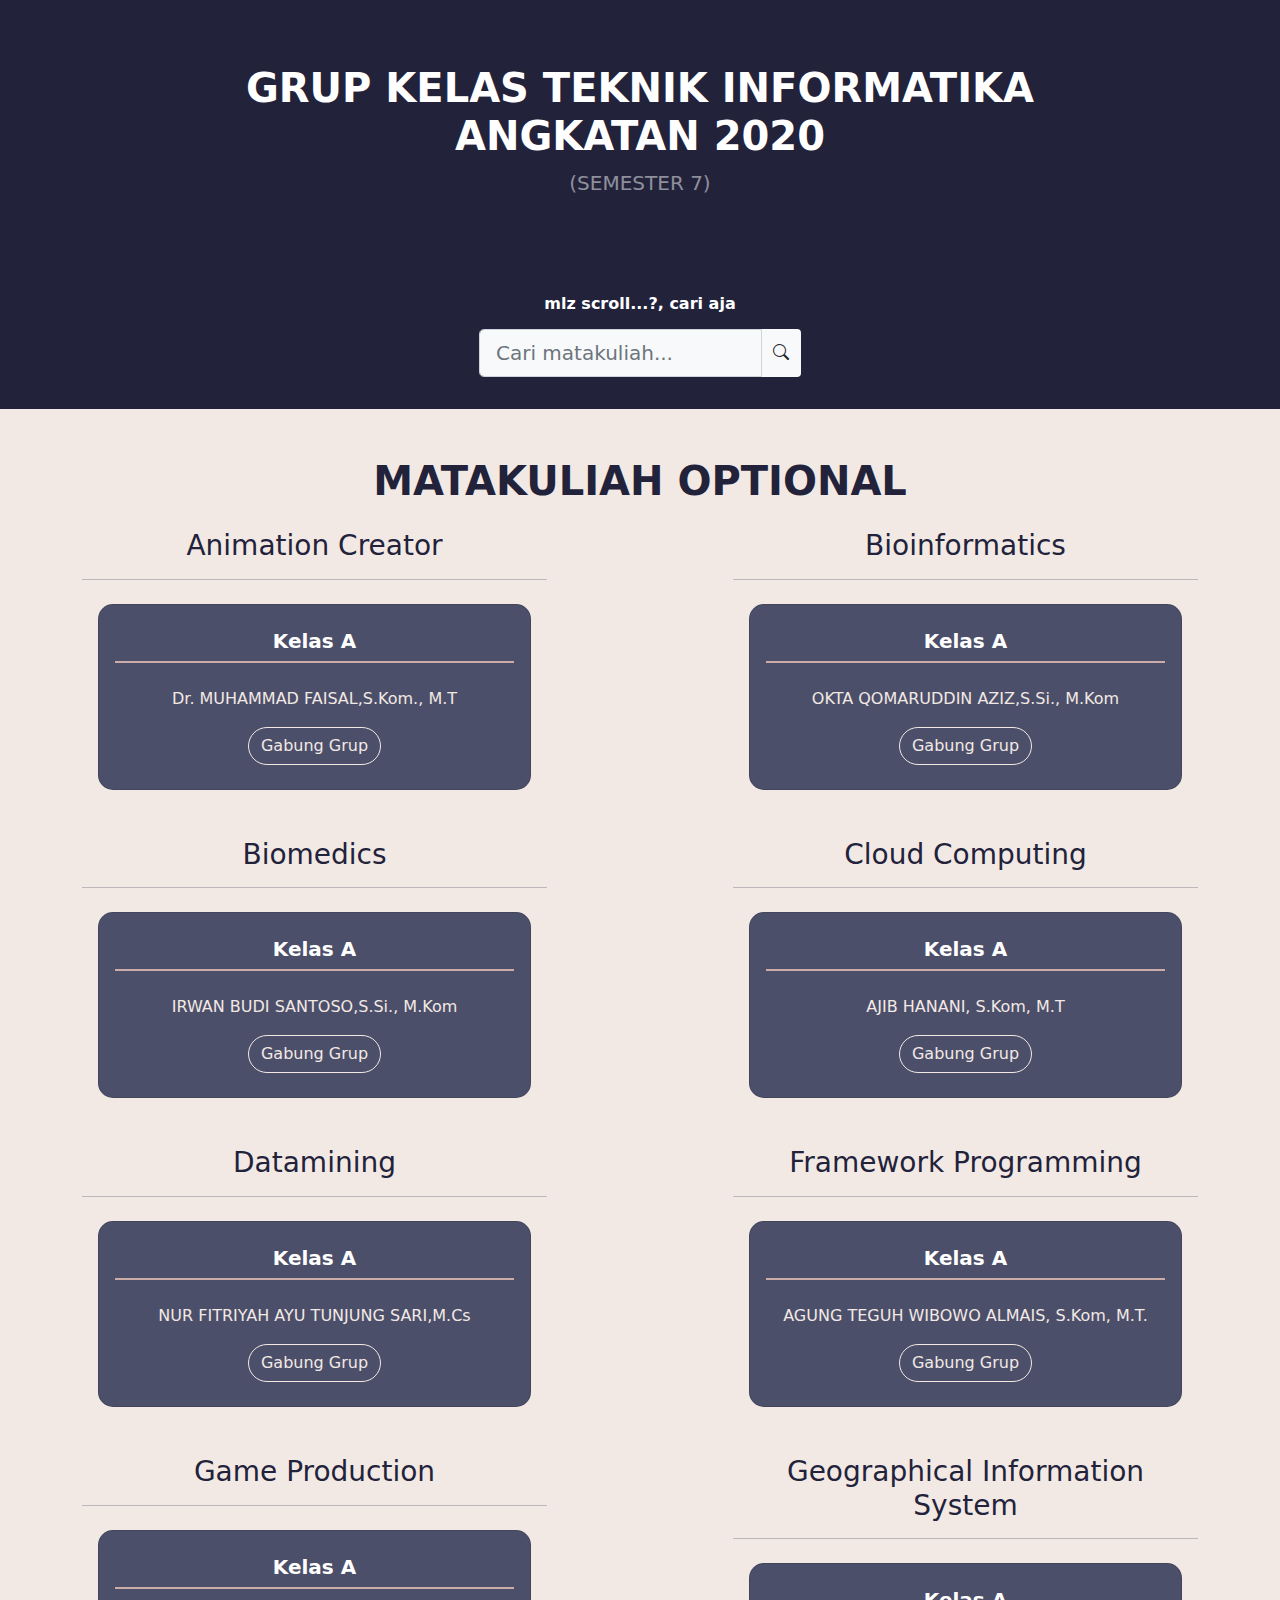
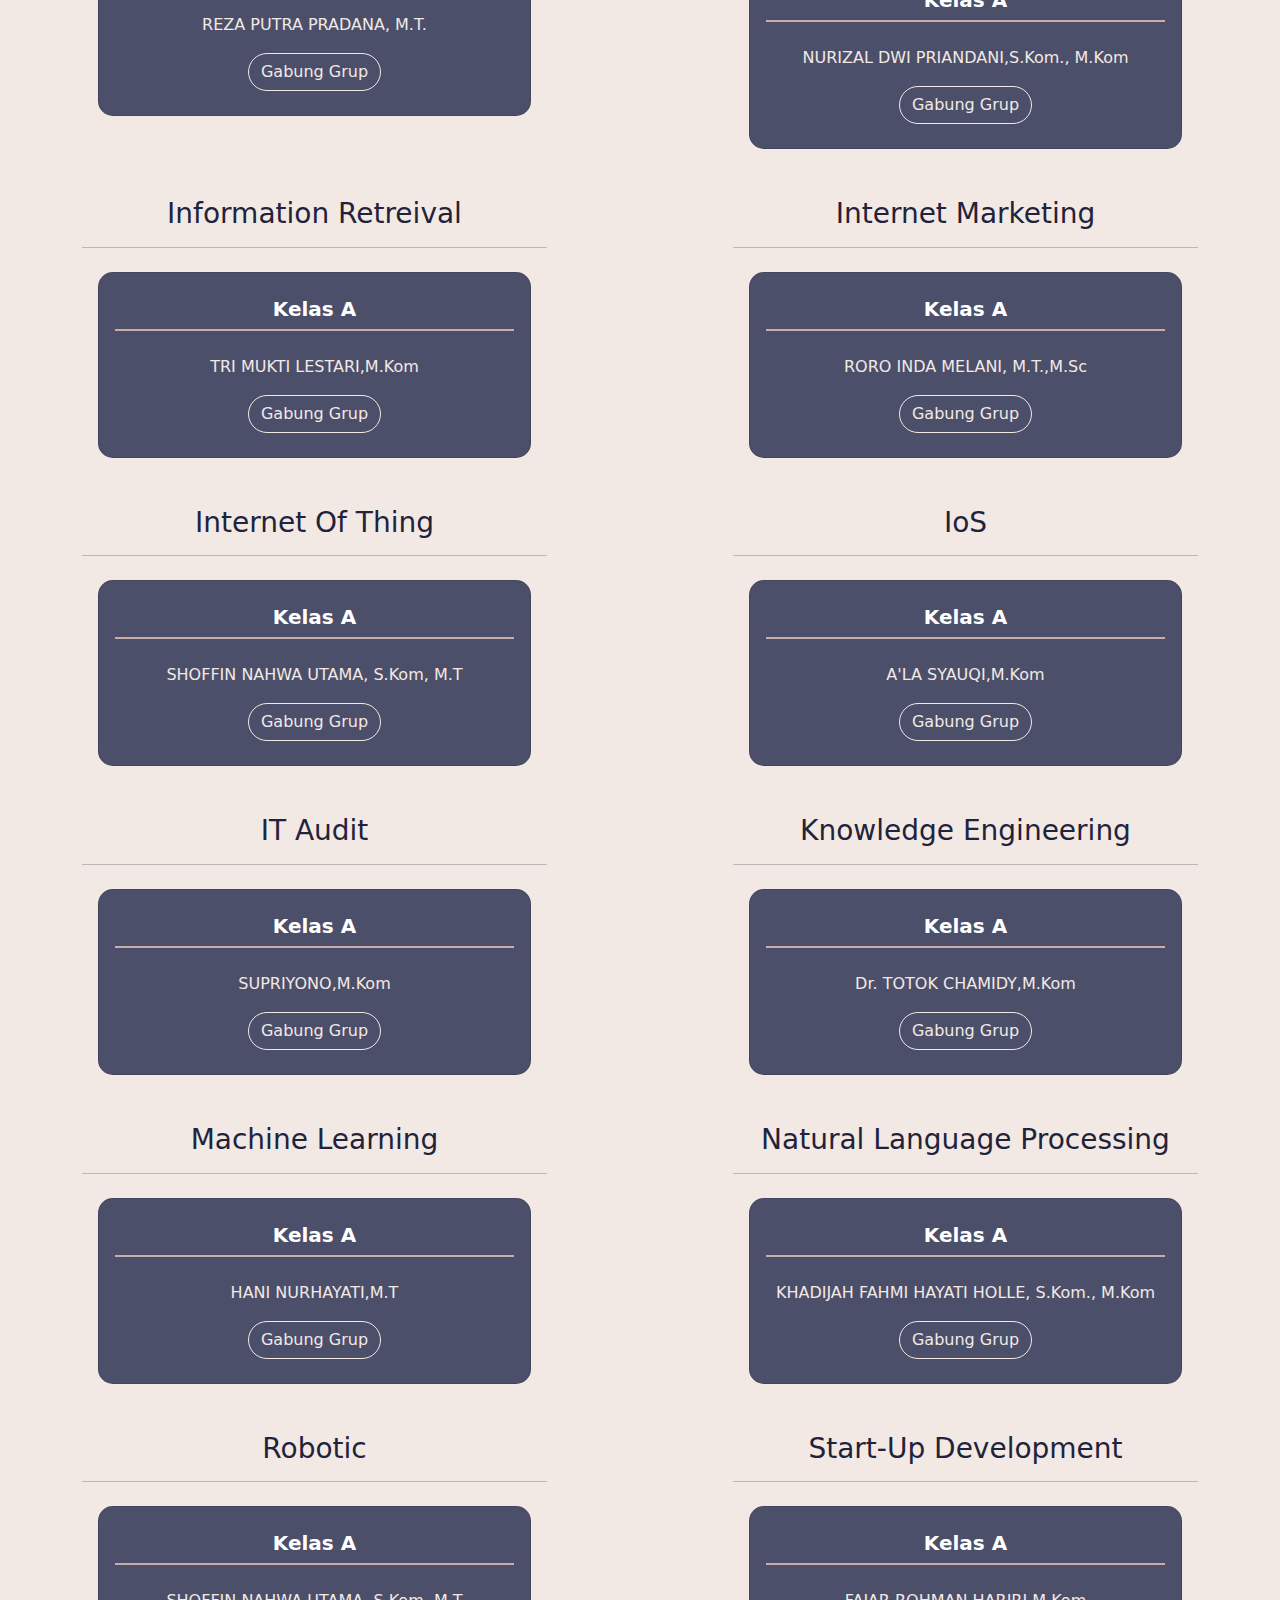
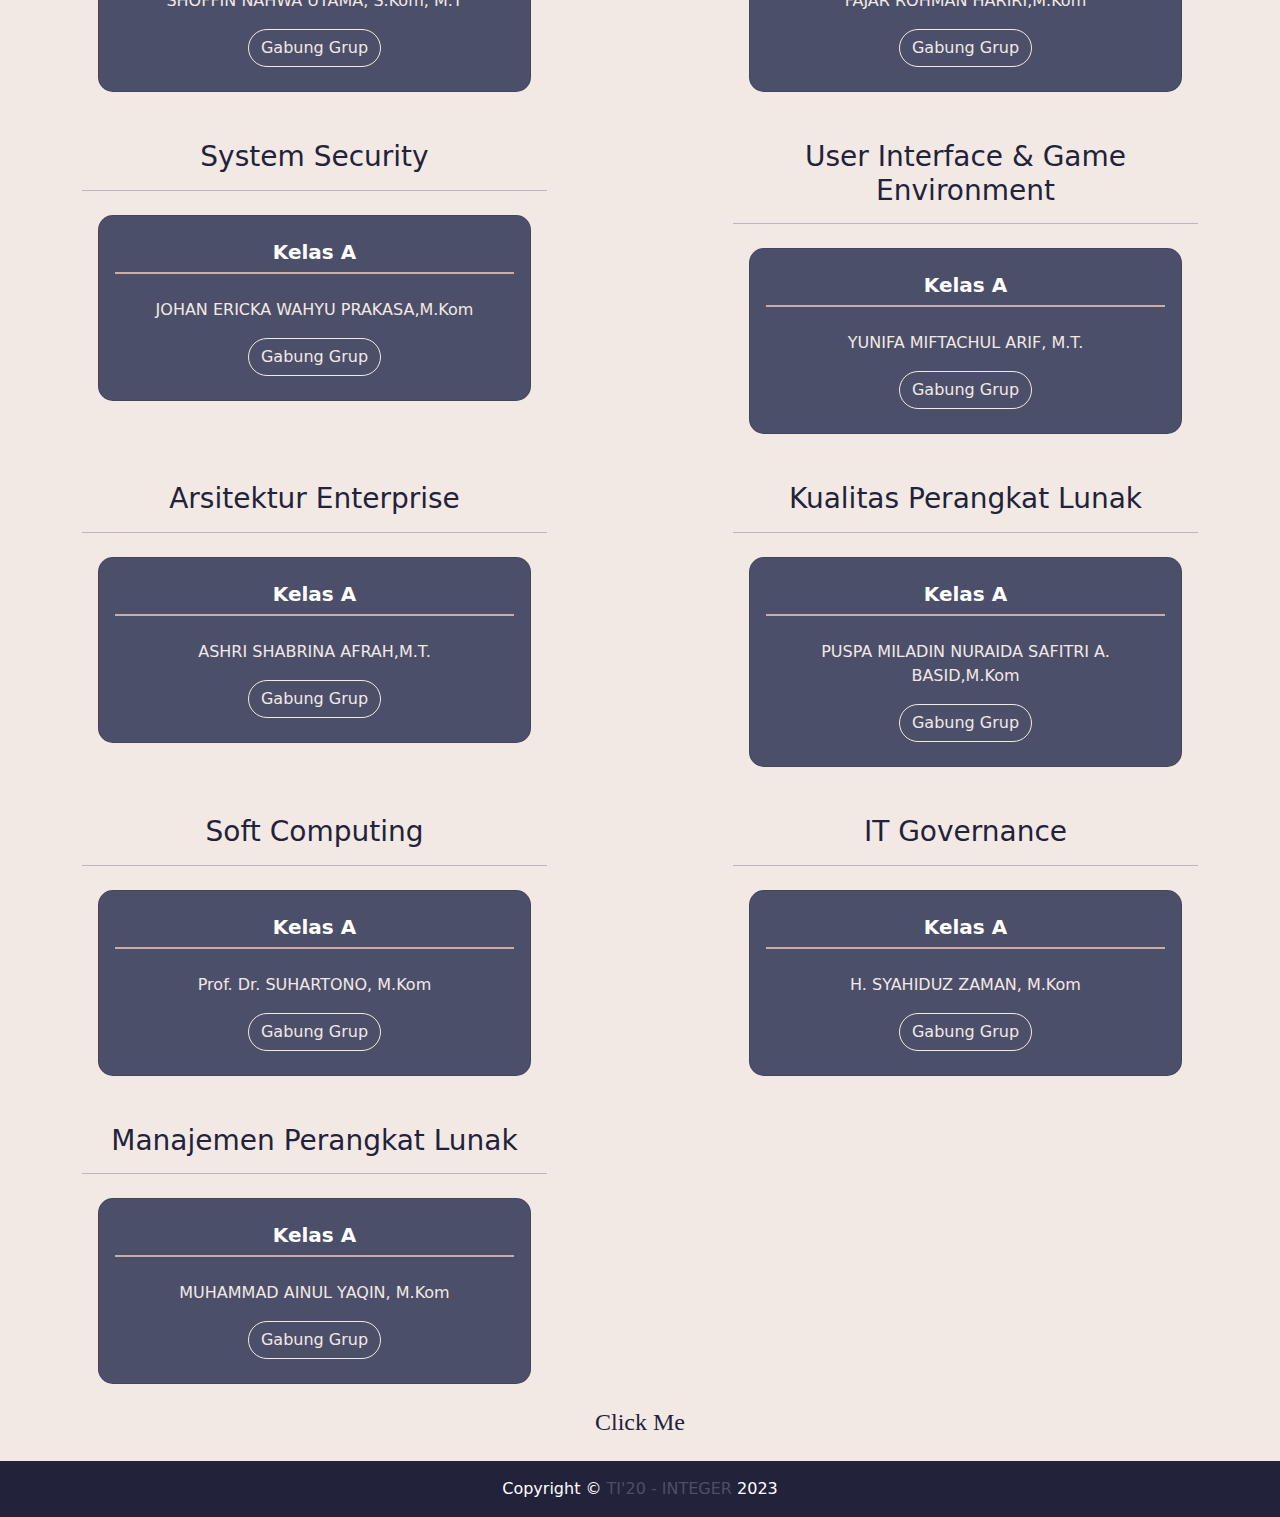
==== commit 78fe923d: "Update follow more" ====
--- a/index.html
+++ b/index.html
@@ -634,7 +634,7 @@
 
   <div class="tim">
     <h4>
-      <a onclick="myFunction()" id="myBtn" style="cursor: pointer;">Developer</a>
+      <a onclick="myFunction()" id="myBtn" style="cursor: pointer;">Click Me</a>
     </h4>
     <form>
       <h5>
@@ -651,7 +651,7 @@
 
           if (dots.style.display === "none") {
             dots.style.display = "block";
-            btnText.innerHTML = "Developer";
+            btnText.innerHTML = "Click Me";
             moreText.style.display = "none";
           } else {
             dots.style.display = "none";
